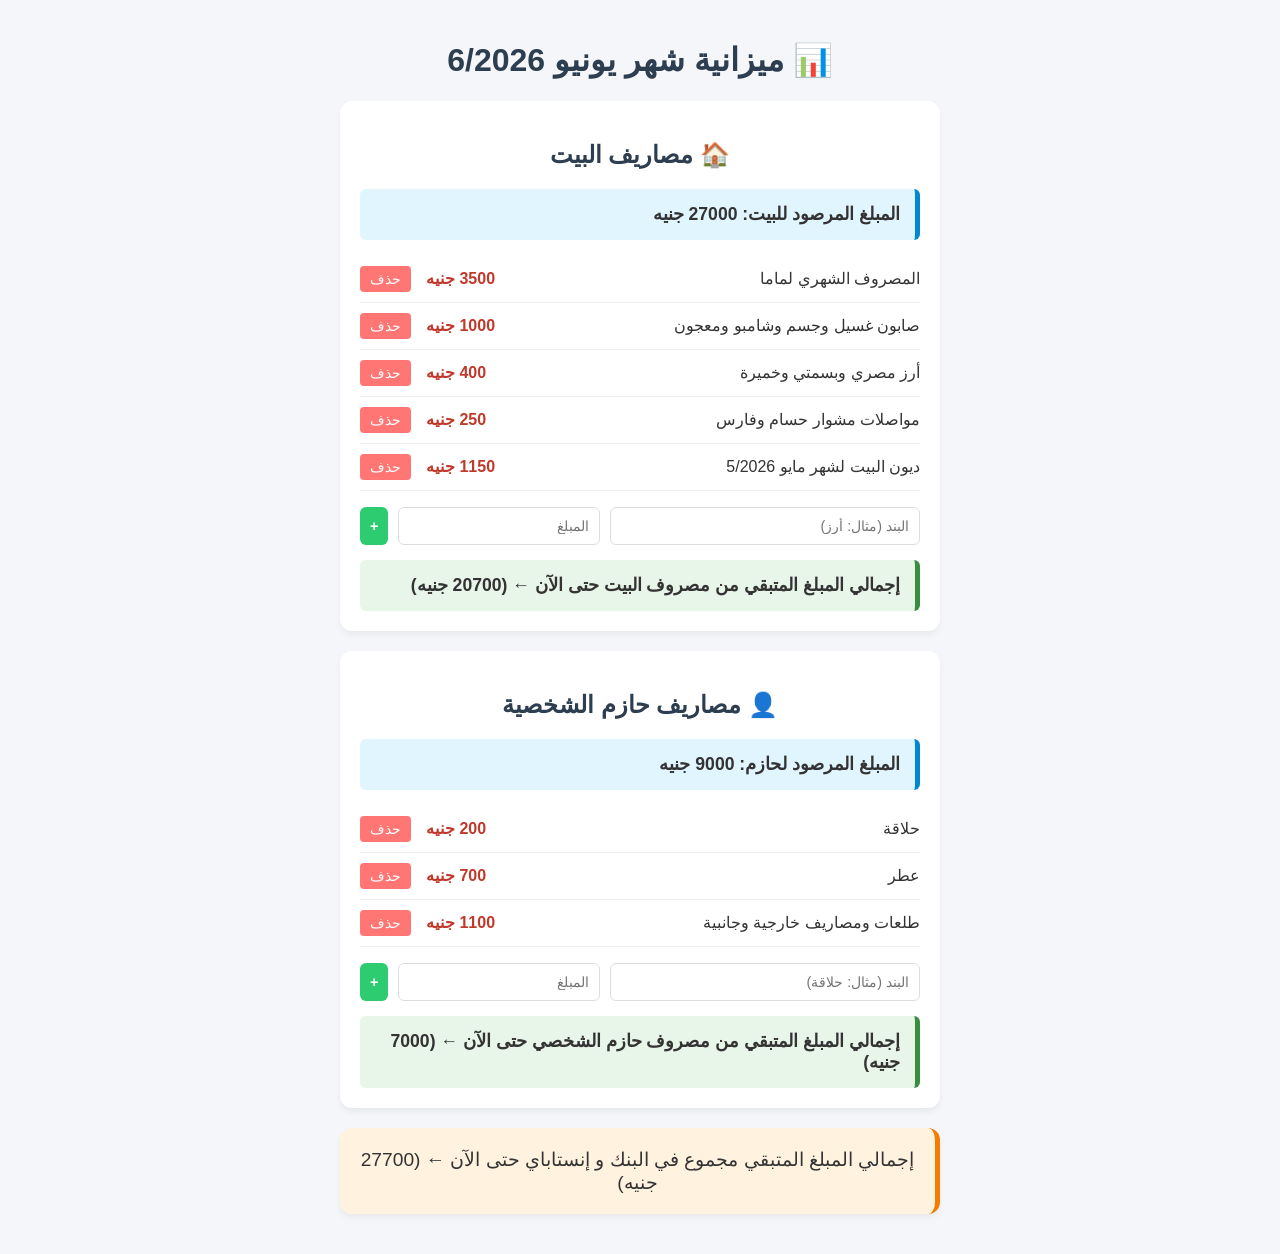
==== index.html @ 467d9c52 "Update print statement from 'Hello' to 'Goodbye'" ====
<!DOCTYPE html>
<html lang="ar" dir="rtl">
<head>
    <meta charset="UTF-8">
    <meta name="viewport" content="width=device-width, initial-scale=1.0">
    <title>مدير مصاريف البيت وحازم</title>
    <link rel="manifest" href="manifest.json">
    <meta name="theme-color" content="#2c3e50">
    <style>
        body {
            font-family: 'Segoe UI', Tahoma, Geneva, Verdana, sans-serif;
            background-color: #f4f6f9;
            margin: 0;
            padding: 20px;
            color: #333;
        }
        .container {
            max-width: 600px;
            margin: 0 auto;
        }
        h1, h2 {
            text-align: center;
            color: #2c3e50;
        }
        .card {
            background: white;
            padding: 20px;
            border-radius: 12px;
            box-shadow: 0 4px 6px rgba(0,0,0,0.05);
            margin-bottom: 20px;
        }
        .total-box {
            background: #e1f5fe;
            border-right: 5px solid #0288d1;
            padding: 15px;
            border-radius: 6px;
            font-weight: bold;
            font-size: 1.1rem;
            margin-bottom: 15px;
        }
        .remaining-box {
            background: #e8f5e9;
            border-right: 5px solid #388e3c;
            padding: 15px;
            border-radius: 6px;
            font-weight: bold;
            font-size: 1.1rem;
            margin-top: 15px;
        }
        .bank-box {
            background: #fff3e0;
            border-right: 5px solid #f57c00;
            text-align: center;
            font-size: 1.2rem;
        }
        ul {
            list-style: none;
            padding: 0;
        }
        li {
            display: flex;
            justify-content: space-between;
            align-items: center;
            padding: 10px 0;
            border-bottom: 1px solid #eee;
        }
        .expense-title {
            flex: 1;
        }
        .expense-amount {
            font-weight: bold;
            color: #c0392b;
            margin-left: 15px;
        }
        .btn-delete {
            background: #ff7675;
            color: white;
            border: none;
            padding: 5px 10px;
            border-radius: 4px;
            cursor: pointer;
        }
        .add-form {
            display: flex;
            gap: 10px;
            margin-top: 15px;
        }
        input, select, button {
            padding: 10px;
            border: 1px solid #ddd;
            border-radius: 6px;
            font-size: 0.9rem;
        }
        input[type="text"] { flex: 2; }
        input[type="number"] { flex: 1; }
        .btn-add {
            background: #2ecc71;
            color: white;
            border: none;
            cursor: pointer;
            font-weight: bold;
        }
    </style>
</head>
<body>

<div class="container">
    <h1>📊 ميزانية شهر يونيو 6/2026</h1>

    <div class="card">
        <h2>🏠 مصاريف البيت</h2>
        <div class="total-box">المبلغ المرصود للبيت: 27000 جنيه</div>
        <ul id="home-expenses-list"></ul>
        <div class="add-form">
            <input type="text" id="home-title" placeholder="البند (مثال: أرز)">
            <input type="number" id="home-amount" placeholder="المبلغ">
            <button class="btn-add" onclick="addExpense('home')">+</button>
        </div>
        <div class="remaining-box" id="home-remaining">المتبقي للبيت: 27000 جنيه</div>
    </div>

    <div class="card">
        <h2>👤 مصاريف حازم الشخصية</h2>
        <div class="total-box">المبلغ المرصود لحازم: 9000 جنيه</div>
        <ul id="hazem-expenses-list"></ul>
        <div class="add-form">
            <input type="text" id="hazem-title" placeholder="البند (مثال: حلاقة)">
            <input type="number" id="hazem-amount" placeholder="المبلغ">
            <button class="btn-add" onclick="addExpense('hazem')">+</button>
        </div>
        <div class="remaining-box" id="hazem-remaining">المتبقي لحازم: 9000 جنيه</div>
    </div>

    <div class="card bank-box" id="total-bank">
        إجمالي المتبقي في البنك و إنستاباي: 36000 جنيه
    </div>
</div>

<script>
    // إعداد قواعد البيانات (IndexedDB) لحفظ البيانات على الهاتف بشكل آمن ودائم
    let db;
    const request = indexedDB.open("BudgetDB", 1);

    request.onupgradeneeded = function(e) {
        db = e.target.result;
        db.createObjectStore("expenses", { keyPath: "id", autoIncrement: true });
    };

    request.onsuccess = function(e) {
        db = e.target.result;
        loadInitialDataIfNeeded();
    };

    // البيانات الأولية التي أرسلتها في رسالتك لتظهر فور تشغيل التطبيق لأول مرة
    const initialExpenses = [
        { type: 'home', title: 'المصروف الشهري لماما', amount: 3500 },
        { type: 'home', title: 'صابون غسيل وجسم وشامبو ومعجون', amount: 1000 },
        { type: 'home', title: 'أرز مصري وبسمتي وخميرة', amount: 400 },
        { type: 'home', title: 'مواصلات مشوار حسام وفارس', amount: 250 },
        { type: 'home', title: 'ديون البيت لشهر مايو 5/2026', amount: 1150 },
        { type: 'hazem', title: 'حلاقة', amount: 200 },
        { type: 'hazem', title: 'عطر', amount: 700 },
        { type: 'hazem', title: 'طلعات ومصاريف خارجية وجانبية', amount: 1100 }
    ];

    function loadInitialDataIfNeeded() {
        const tx = db.transaction("expenses", "readonly");
        const store = tx.objectStore("expenses");
        const countRequest = store.count();

        countRequest.onsuccess = function() {
            if (countRequest.result === 0) {
                const writeTx = db.transaction("expenses", "readwrite");
                const writeStore = writeTx.objectStore("expenses");
                initialExpenses.forEach(exp => writeStore.add(exp));
                writeTx.oncomplete = render;
            } else {
                render();
            }
        };
    }

    function render() {
        const tx = db.transaction("expenses", "readonly");
        const store = tx.objectStore("expenses");
        const getAll = store.getAll();

        getAll.onsuccess = function() {
            const expenses = getAll.result;
            
            let homeBudget = 27000;
            let hazemBudget = 9000;
            
            const homeList = document.getElementById('home-expenses-list');
            const hazemList = document.getElementById('hazem-expenses-list');
            
            homeList.innerHTML = '';
            hazemList.innerHTML = '';

            expenses.forEach(exp => {
                const li = document.createElement('li');
                li.innerHTML = `
                    <span class="expense-title">${exp.title}</span>
                    <span class="expense-amount">${exp.amount} جنيه</span>
                    <button class="btn-delete" onclick="deleteExpense(${exp.id})">حذف</button>
                `;

                if (exp.type === 'home') {
                    homeList.appendChild(li);
                    homeBudget -= exp.amount;
                } else if (exp.type === 'hazem') {
                    hazemList.appendChild(li);
                    hazemBudget -= exp.amount;
                }
            });

            document.getElementById('home-remaining').innerText = `إجمالي المبلغ المتبقي من مصروف البيت حتى الآن ← (${homeBudget} جنيه)`;
            document.getElementById('hazem-remaining').innerText = `إجمالي المبلغ المتبقي من مصروف حازم الشخصي حتى الآن ← (${hazemBudget} جنيه)`;
            document.getElementById('total-bank').innerText = `إجمالي المبلغ المتبقي مجموع في البنك و إنستاباي حتى الآن ← (${homeBudget + hazemBudget} جنيه)`;
        };
    }

    function addExpense(type) {
        const titleInput = document.getElementById(`${type}-title`);
        const amountInput = document.getElementById(`${type}-amount`);
        
        const title = titleInput.value.trim();
        const amount = parseFloat(amountInput.value);

        if (!title || isNaN(amount) || amount <= 0) return alert('برجاء إدخال بيانات صحيحة');

        const tx = db.transaction("expenses", "readwrite");
        const store = tx.objectStore("expenses");
        
        store.add({ type, title, amount });
        
        tx.oncomplete = function() {
            titleInput.value = '';
            amountInput.value = '';
            render();
        };
    }

    function deleteExpense(id) {
        const tx = db.transaction("expenses", "readwrite");
        const store = tx.objectStore("expenses");
        store.delete(id);
        tx.oncomplete = render;
    }

    // تفعيل الـ Service Worker لتشغيل التطبيق بدون إنترنت
    if ('serviceWorker' in navigator) {
        navigator.serviceWorker.register('sw.js');
    }
</script>
</body>
</html>
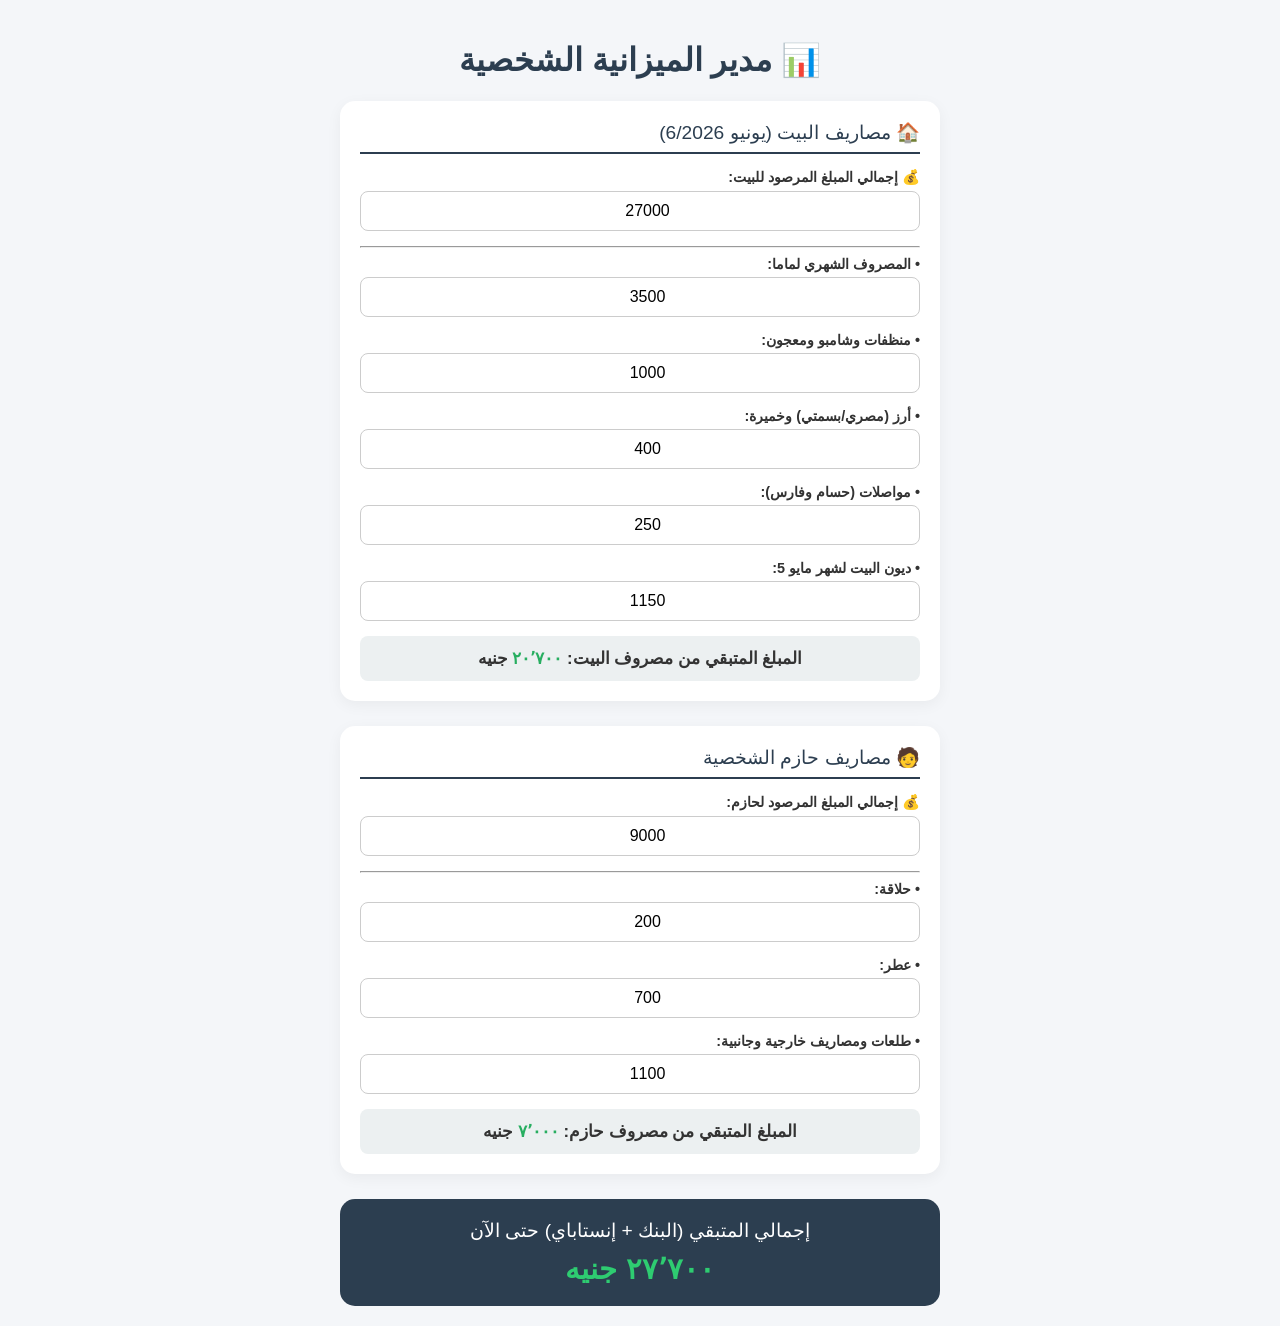
==== commit 9bffbe40: "Update budget manager title and styles" ====
--- a/index.html
+++ b/index.html
@@ -3,255 +3,260 @@
 <head>
     <meta charset="UTF-8">
     <meta name="viewport" content="width=device-width, initial-scale=1.0">
-    <title>مدير مصاريف البيت وحازم</title>
+    <title>ميزانية يونيو 2026</title>
     <link rel="manifest" href="manifest.json">
     <meta name="theme-color" content="#2c3e50">
+    <link rel="apple-touch-icon" href="icon-192.png">
+    
     <style>
+        :root {
+            --bg-color: #f4f6f9;
+            --card-bg: #ffffff;
+            --text-color: #333;
+            --primary: #2c3e50;
+            --accent: #27ae60;
+            --danger: #c0392b;
+        }
+
         body {
             font-family: 'Segoe UI', Tahoma, Geneva, Verdana, sans-serif;
-            background-color: #f4f6f9;
+            background-color: var(--bg-color);
+            color: var(--text-color);
             margin: 0;
             padding: 20px;
-            color: #333;
-        }
+        }
+
         .container {
             max-width: 600px;
             margin: 0 auto;
         }
+
         h1, h2 {
             text-align: center;
-            color: #2c3e50;
-        }
+            color: var(--primary);
+        }
+
         .card {
-            background: white;
+            background: var(--card-bg);
             padding: 20px;
-            border-radius: 12px;
-            box-shadow: 0 4px 6px rgba(0,0,0,0.05);
-            margin-bottom: 20px;
-        }
-        .total-box {
-            background: #e1f5fe;
-            border-right: 5px solid #0288d1;
-            padding: 15px;
-            border-radius: 6px;
-            font-weight: bold;
-            font-size: 1.1rem;
+            border-radius: 15px;
+            box-shadow: 0 4px 15px rgba(0,0,0,0.05);
+            margin-bottom: 25px;
+        }
+
+        .section-title {
+            font-size: 1.2rem;
+            border-bottom: 2px solid var(--primary);
+            padding-bottom: 8px;
             margin-bottom: 15px;
-        }
-        .remaining-box {
-            background: #e8f5e9;
-            border-right: 5px solid #388e3c;
-            padding: 15px;
-            border-radius: 6px;
-            font-weight: bold;
-            font-size: 1.1rem;
-            margin-top: 15px;
-        }
-        .bank-box {
-            background: #fff3e0;
-            border-right: 5px solid #f57c00;
-            text-align: center;
-            font-size: 1.2rem;
-        }
-        ul {
-            list-style: none;
-            padding: 0;
-        }
-        li {
+            color: var(--primary);
             display: flex;
             justify-content: space-between;
-            align-items: center;
-            padding: 10px 0;
-            border-bottom: 1px solid #eee;
-        }
-        .expense-title {
-            flex: 1;
-        }
-        .expense-amount {
-            font-weight: bold;
-            color: #c0392b;
-            margin-left: 15px;
-        }
-        .btn-delete {
-            background: #ff7675;
+        }
+
+        .input-group {
+            margin-bottom: 15px;
+        }
+
+        label {
+            display: block;
+            margin-bottom: 5px;
+            font-weight: bold;
+            font-size: 0.9rem;
+        }
+
+        input[type="number"] {
+            width: 100%;
+            padding: 10px;
+            border: 1px solid #ccc;
+            border-radius: 8px;
+            box-sizing: border-box;
+            font-size: 1rem;
+            text-align: center;
+        }
+
+        .result-box {
+            background: #ecf0f1;
+            padding: 12px;
+            border-radius: 8px;
+            margin-top: 15px;
+            font-weight: bold;
+            text-align: center;
+            font-size: 1.05rem;
+        }
+
+        .highlight-green { color: var(--accent); }
+        .highlight-blue { color: #2980b9; }
+
+        .total-card {
+            background: var(--primary);
+            color: white;
+            text-align: center;
+            padding: 20px;
+            border-radius: 15px;
+            font-size: 1.2rem;
+        }
+
+        .total-card span {
+            display: block;
+            font-size: 1.8rem;
+            font-weight: bold;
+            margin-top: 10px;
+            color: #2ecc71;
+        }
+
+        /* زر التثبيت الخاص بالـ PWA */
+        #installBtn {
+            display: none;
+            width: 100%;
+            padding: 12px;
+            background: var(--accent);
             color: white;
             border: none;
-            padding: 5px 10px;
-            border-radius: 4px;
+            border-radius: 8px;
+            font-size: 1rem;
+            font-weight: bold;
+            margin-bottom: 20px;
             cursor: pointer;
-        }
-        .add-form {
-            display: flex;
-            gap: 10px;
-            margin-top: 15px;
-        }
-        input, select, button {
-            padding: 10px;
-            border: 1px solid #ddd;
-            border-radius: 6px;
-            font-size: 0.9rem;
-        }
-        input[type="text"] { flex: 2; }
-        input[type="number"] { flex: 1; }
-        .btn-add {
-            background: #2ecc71;
-            color: white;
-            border: none;
-            cursor: pointer;
-            font-weight: bold;
         }
     </style>
 </head>
 <body>
 
 <div class="container">
-    <h1>📊 ميزانية شهر يونيو 6/2026</h1>
+    <h1>📊 مدير الميزانية الشخصية</h1>
+    <button id="installBtn">📲 تثبيت التطبيق على الهاتف</button>
 
     <div class="card">
-        <h2>🏠 مصاريف البيت</h2>
-        <div class="total-box">المبلغ المرصود للبيت: 27000 جنيه</div>
-        <ul id="home-expenses-list"></ul>
-        <div class="add-form">
-            <input type="text" id="home-title" placeholder="البند (مثال: أرز)">
-            <input type="number" id="home-amount" placeholder="المبلغ">
-            <button class="btn-add" onclick="addExpense('home')">+</button>
-        </div>
-        <div class="remaining-box" id="home-remaining">المتبقي للبيت: 27000 جنيه</div>
+        <div class="section-title">
+            <span>🏠 مصاريف البيت (يونيو 6/2026)</span>
+        </div>
+        
+        <div class="input-group">
+            <label>💰 إجمالي المبلغ المرصود للبيت:</label>
+            <input type="number" id="house_budget" value="27000" oninput="calculateBudget()">
+        </div>
+
+        <hr>
+
+        <div class="input-group"><label>• المصروف الشهري لماما:</label><input type="number" id="h_mama" value="3500" oninput="calculateBudget()"></div>
+        <div class="input-group"><label>• منظفات وشامبو ومعجون:</label><input type="number" id="h_cleaning" value="1000" oninput="calculateBudget()"></div>
+        <div class="input-group"><label>• أرز (مصري/بسمتي) وخميرة:</label><input type="number" id="h_rice" value="400" oninput="calculateBudget()"></div>
+        <div class="input-group"><label>• مواصلات (حسام وفارس):</label><input type="number" id="h_transport" value="250" oninput="calculateBudget()"></div>
+        <div class="input-group"><label>• ديون البيت لشهر مايو 5:</label><input type="number" id="h_debts" value="1150" oninput="calculateBudget()"></div>
+
+        <div class="result-box">
+            المبلغ المتبقي من مصروف البيت: <span id="house_remaining" class="highlight-green">0</span> جنيه
+        </div>
     </div>
 
     <div class="card">
-        <h2>👤 مصاريف حازم الشخصية</h2>
-        <div class="total-box">المبلغ المرصود لحازم: 9000 جنيه</div>
-        <ul id="hazem-expenses-list"></ul>
-        <div class="add-form">
-            <input type="text" id="hazem-title" placeholder="البند (مثال: حلاقة)">
-            <input type="number" id="hazem-amount" placeholder="المبلغ">
-            <button class="btn-add" onclick="addExpense('hazem')">+</button>
-        </div>
-        <div class="remaining-box" id="hazem-remaining">المتبقي لحازم: 9000 جنيه</div>
+        <div class="section-title">
+            <span>🧑 مصاريف حازم الشخصية</span>
+        </div>
+
+        <div class="input-group">
+            <label>💰 إجمالي المبلغ المرصود لحازم:</label>
+            <input type="number" id="hazem_budget" value="9000" oninput="calculateBudget()">
+        </div>
+
+        <hr>
+
+        <div class="input-group"><label>• حلاقة:</label><input type="number" id="z_barber" value="200" oninput="calculateBudget()"></div>
+        <div class="input-group"><label>• عطر:</label><input type="number" id="z_perfume" value="700" oninput="calculateBudget()"></div>
+        <div class="input-group"><label>• طلعات ومصاريف خارجية وجانبية:</label><input type="number" id="z_outings" value="1100" oninput="calculateBudget()"></div>
+
+        <div class="result-box">
+            المبلغ المتبقي من مصروف حازم: <span id="hazem_remaining" class="highlight-green">0</span> جنيه
+        </div>
     </div>
 
-    <div class="card bank-box" id="total-bank">
-        إجمالي المتبقي في البنك و إنستاباي: 36000 جنيه
+    <div class="total-card">
+        إجمالي المتبقي (البنك + إنستاباي) حتى الآن
+        <span id="grand_total">0 جنيه</span>
     </div>
 </div>
 
 <script>
-    // إعداد قواعد البيانات (IndexedDB) لحفظ البيانات على الهاتف بشكل آمن ودائم
-    let db;
-    const request = indexedDB.open("BudgetDB", 1);
-
-    request.onupgradeneeded = function(e) {
-        db = e.target.result;
-        db.createObjectStore("expenses", { keyPath: "id", autoIncrement: true });
+    // الحقول التي نريد حفظ بياناتها تلقائياً
+    const fields = [
+        'house_budget', 'h_mama', 'h_cleaning', 'h_rice', 'h_transport', 'h_debts',
+        'hazem_budget', 'z_barber', 'z_perfume', 'z_outings'
+    ];
+
+    // تحميل البيانات المحفوظة عند فتح التطبيق
+    window.onload = function() {
+        fields.forEach(field => {
+            const savedValue = localStorage.getItem(field);
+            if (savedValue !== null) {
+                document.getElementById(field).value = savedValue;
+            }
+        });
+        calculateBudget();
     };
 
-    request.onsuccess = function(e) {
-        db = e.target.result;
-        loadInitialDataIfNeeded();
-    };
-
-    // البيانات الأولية التي أرسلتها في رسالتك لتظهر فور تشغيل التطبيق لأول مرة
-    const initialExpenses = [
-        { type: 'home', title: 'المصروف الشهري لماما', amount: 3500 },
-        { type: 'home', title: 'صابون غسيل وجسم وشامبو ومعجون', amount: 1000 },
-        { type: 'home', title: 'أرز مصري وبسمتي وخميرة', amount: 400 },
-        { type: 'home', title: 'مواصلات مشوار حسام وفارس', amount: 250 },
-        { type: 'home', title: 'ديون البيت لشهر مايو 5/2026', amount: 1150 },
-        { type: 'hazem', title: 'حلاقة', amount: 200 },
-        { type: 'hazem', title: 'عطر', amount: 700 },
-        { type: 'hazem', title: 'طلعات ومصاريف خارجية وجانبية', amount: 1100 }
-    ];
-
-    function loadInitialDataIfNeeded() {
-        const tx = db.transaction("expenses", "readonly");
-        const store = tx.objectStore("expenses");
-        const countRequest = store.count();
-
-        countRequest.onsuccess = function() {
-            if (countRequest.result === 0) {
-                const writeTx = db.transaction("expenses", "readwrite");
-                const writeStore = writeTx.objectStore("expenses");
-                initialExpenses.forEach(exp => writeStore.add(exp));
-                writeTx.oncomplete = render;
-            } else {
-                render();
-            }
-        };
-    }
-
-    function render() {
-        const tx = db.transaction("expenses", "readonly");
-        const store = tx.objectStore("expenses");
-        const getAll = store.getAll();
-
-        getAll.onsuccess = function() {
-            const expenses = getAll.result;
-            
-            let homeBudget = 27000;
-            let hazemBudget = 9000;
-            
-            const homeList = document.getElementById('home-expenses-list');
-            const hazemList = document.getElementById('hazem-expenses-list');
-            
-            homeList.innerHTML = '';
-            hazemList.innerHTML = '';
-
-            expenses.forEach(exp => {
-                const li = document.createElement('li');
-                li.innerHTML = `
-                    <span class="expense-title">${exp.title}</span>
-                    <span class="expense-amount">${exp.amount} جنيه</span>
-                    <button class="btn-delete" onclick="deleteExpense(${exp.id})">حذف</button>
-                `;
-
-                if (exp.type === 'home') {
-                    homeList.appendChild(li);
-                    homeBudget -= exp.amount;
-                } else if (exp.type === 'hazem') {
-                    hazemList.appendChild(li);
-                    hazemBudget -= exp.amount;
-                }
-            });
-
-            document.getElementById('home-remaining').innerText = `إجمالي المبلغ المتبقي من مصروف البيت حتى الآن ← (${homeBudget} جنيه)`;
-            document.getElementById('hazem-remaining').innerText = `إجمالي المبلغ المتبقي من مصروف حازم الشخصي حتى الآن ← (${hazemBudget} جنيه)`;
-            document.getElementById('total-bank').innerText = `إجمالي المبلغ المتبقي مجموع في البنك و إنستاباي حتى الآن ← (${homeBudget + hazemBudget} جنيه)`;
-        };
-    }
-
-    function addExpense(type) {
-        const titleInput = document.getElementById(`${type}-title`);
-        const amountInput = document.getElementById(`${type}-amount`);
-        
-        const title = titleInput.value.trim();
-        const amount = parseFloat(amountInput.value);
-
-        if (!title || isNaN(amount) || amount <= 0) return alert('برجاء إدخال بيانات صحيحة');
-
-        const tx = db.transaction("expenses", "readwrite");
-        const store = tx.objectStore("expenses");
-        
-        store.add({ type, title, amount });
-        
-        tx.oncomplete = function() {
-            titleInput.value = '';
-            amountInput.value = '';
-            render();
-        };
-    }
-
-    function deleteExpense(id) {
-        const tx = db.transaction("expenses", "readwrite");
-        const store = tx.objectStore("expenses");
-        store.delete(id);
-        tx.oncomplete = render;
+    // دالة الحساب وحفظ البيانات التلقائي
+    function calculateBudget() {
+        // قراءة القيم
+        const houseBudget = parseFloat(document.getElementById('house_budget').value) || 0;
+        const hMama = parseFloat(document.getElementById('h_mama').value) || 0;
+        const hCleaning = parseFloat(document.getElementById('h_cleaning').value) || 0;
+        const hRice = parseFloat(document.getElementById('h_rice').value) || 0;
+        const hTransport = parseFloat(document.getElementById('h_transport').value) || 0;
+        const hDebts = parseFloat(document.getElementById('h_debts').value) || 0;
+
+        const hazemBudget = parseFloat(document.getElementById('hazem_budget').value) || 0;
+        const zBarber = parseFloat(document.getElementById('z_barber').value) || 0;
+        const zPerfume = parseFloat(document.getElementById('z_perfume').value) || 0;
+        const zOutings = parseFloat(document.getElementById('z_outings').value) || 0;
+
+        // حفظ القيم الحالية في كاش الهاتف المحلي (localStorage)
+        fields.forEach(field => {
+            localStorage.setItem(field, document.getElementById(field).value);
+        });
+
+        // العمليات الحسابية
+        const houseExpenses = hMama + hCleaning + hRice + hTransport + hDebts;
+        const houseRemaining = houseBudget - houseExpenses;
+
+        const hazemExpenses = zBarber + zPerfume + zOutings;
+        const hazemRemaining = hazemBudget - hazemExpenses;
+
+        const grandTotal = houseRemaining + hazemRemaining;
+
+        // عرض النتائج في الواجهة
+        document.getElementById('house_remaining').innerText = houseRemaining.toLocaleString('ar-EG');
+        document.getElementById('hazem_remaining').innerText = hazemRemaining.toLocaleString('ar-EG');
+        document.getElementById('grand_total').innerText = grandTotal.toLocaleString('ar-EG') + " جنيه";
     }
 
     // تفعيل الـ Service Worker لتشغيل التطبيق بدون إنترنت
     if ('serviceWorker' in navigator) {
-        navigator.serviceWorker.register('sw.js');
+        navigator.serviceWorker.register('sw.js')
+        .then(() => console.log("Service Worker Registered"))
+        .catch(err => console.log("Service Worker Failed", err));
     }
+
+    // كود زر تثبيت التطبيق على شاشة الأندرويد
+    let deferredPrompt;
+    const installBtn = document.getElementById('installBtn');
+
+    window.addEventListener('beforeinstallprompt', (e) => {
+        e.preventDefault();
+        deferredPrompt = e;
+        installBtn.style.display = 'block';
+    });
+
+    installBtn.addEventListener('click', async () => {
+        if (deferredPrompt) {
+            deferredPrompt.prompt();
+            const { outcome } = await deferredPrompt.userChoice;
+            if (outcome === 'accepted') {
+                installBtn.style.style.display = 'none';
+            }
+            deferredPrompt = null;
+        }
+    });
 </script>
 </body>
 </html>
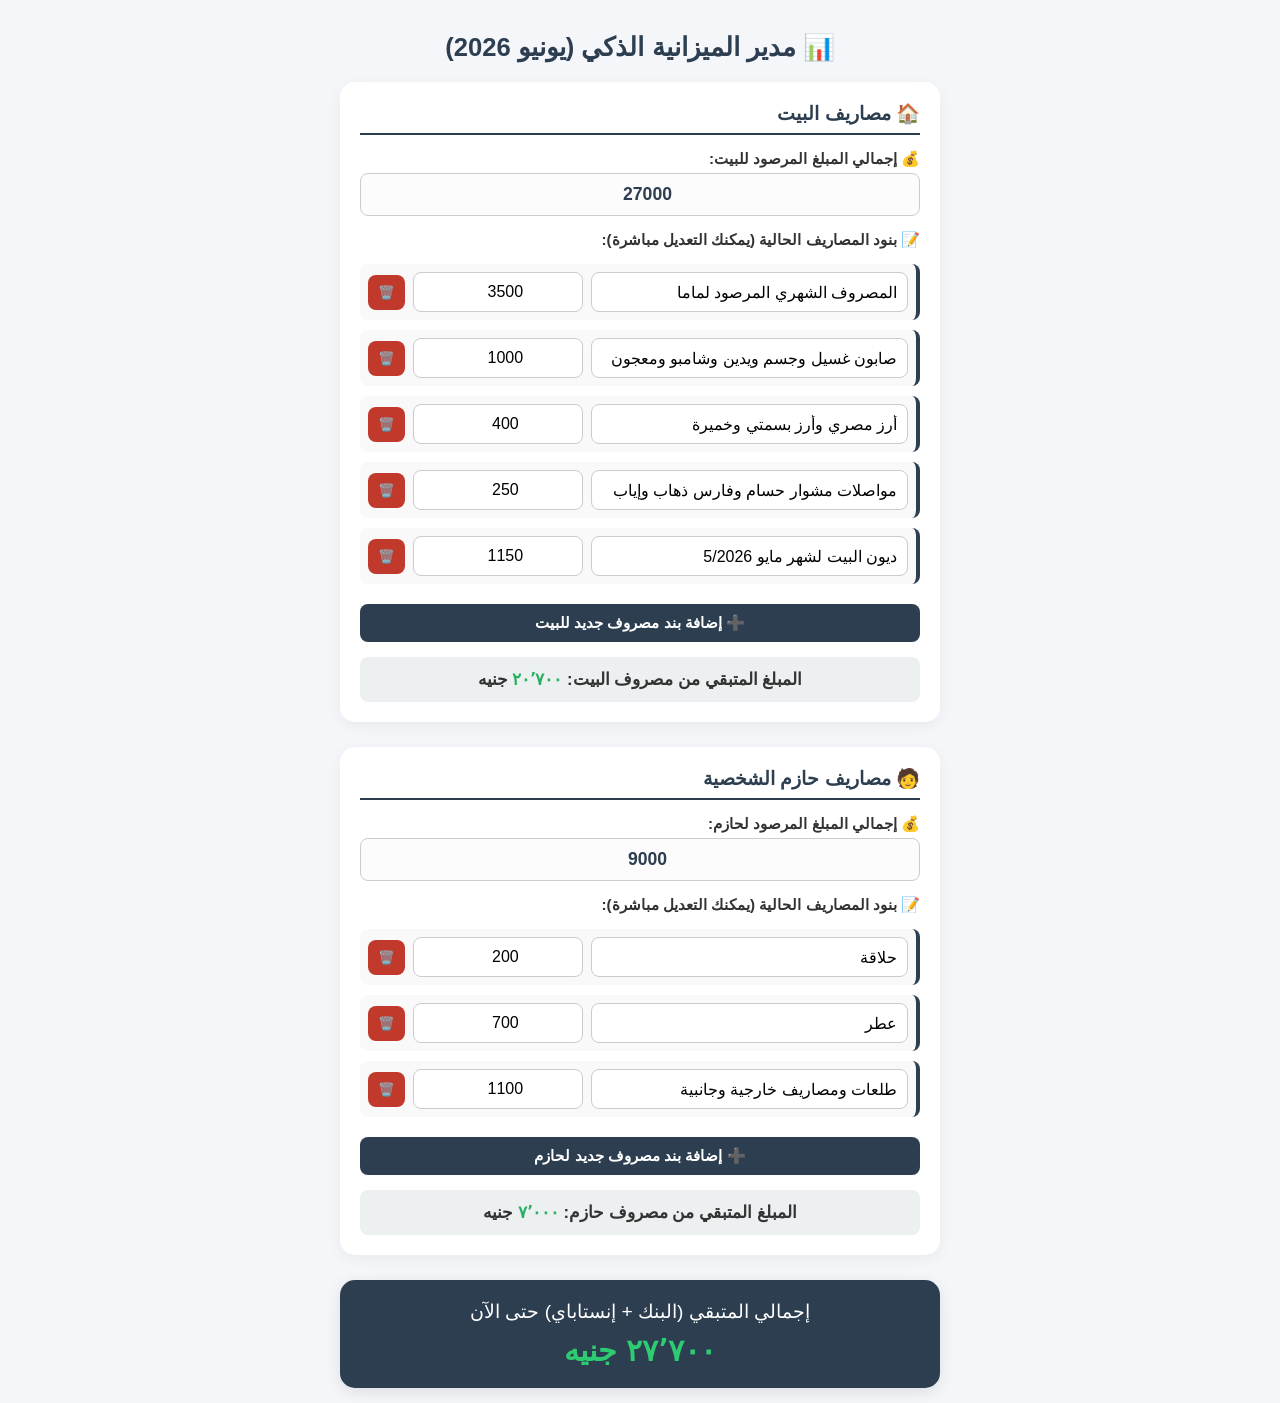
==== commit f4958b89: "Update index.html" ====
--- a/index.html
+++ b/index.html
@@ -3,7 +3,7 @@
 <head>
     <meta charset="UTF-8">
     <meta name="viewport" content="width=device-width, initial-scale=1.0">
-    <title>ميزانية يونيو 2026</title>
+    <title>ميزانية يونيو 2026 المطورة</title>
     <link rel="manifest" href="manifest.json">
     <meta name="theme-color" content="#2c3e50">
     <link rel="apple-touch-icon" href="icon-192.png">
@@ -16,6 +16,7 @@
             --primary: #2c3e50;
             --accent: #27ae60;
             --danger: #c0392b;
+            --warning: #f39c12;
         }
 
         body {
@@ -23,7 +24,7 @@
             background-color: var(--bg-color);
             color: var(--text-color);
             margin: 0;
-            padding: 20px;
+            padding: 15px;
         }
 
         .container {
@@ -31,9 +32,11 @@
             margin: 0 auto;
         }
 
-        h1, h2 {
+        h1 {
             text-align: center;
             color: var(--primary);
+            font-size: 1.6rem;
+            margin-bottom: 20px;
         }
 
         .card {
@@ -50,8 +53,7 @@
             padding-bottom: 8px;
             margin-bottom: 15px;
             color: var(--primary);
-            display: flex;
-            justify-content: space-between;
+            font-weight: bold;
         }
 
         .input-group {
@@ -62,17 +64,72 @@
             display: block;
             margin-bottom: 5px;
             font-weight: bold;
-            font-size: 0.9rem;
-        }
-
-        input[type="number"] {
+            font-size: 0.95rem;
+        }
+
+        input {
             width: 100%;
             padding: 10px;
             border: 1px solid #ccc;
             border-radius: 8px;
             box-sizing: border-box;
             font-size: 1rem;
-            text-align: center;
+        }
+
+        .budget-input {
+            font-weight: bold;
+            background-color: #fcfcfc;
+            text-align: center;
+            font-size: 1.1rem;
+            color: var(--primary);
+        }
+
+        /* تصميم قائمة المصاريف الديناميكية */
+        .expense-list {
+            margin-top: 15px;
+        }
+
+        .expense-item {
+            display: flex;
+            align-items: center;
+            gap: 8px;
+            background: #f9f9f9;
+            padding: 8px;
+            border-radius: 8px;
+            margin-bottom: 10px;
+            border-right: 4px solid var(--primary);
+        }
+
+        .expense-item input[type="text"] {
+            flex: 2;
+        }
+
+        .expense-item input[type="number"] {
+            flex: 1;
+            text-align: center;
+        }
+
+        .btn-delete {
+            background: var(--danger);
+            color: white;
+            border: none;
+            padding: 10px;
+            border-radius: 8px;
+            cursor: pointer;
+            font-weight: bold;
+        }
+
+        .btn-add {
+            background: var(--primary);
+            color: white;
+            border: none;
+            padding: 10px 15px;
+            border-radius: 8px;
+            cursor: pointer;
+            font-weight: bold;
+            width: 100%;
+            margin-top: 10px;
+            font-size: 0.95rem;
         }
 
         .result-box {
@@ -86,7 +143,6 @@
         }
 
         .highlight-green { color: var(--accent); }
-        .highlight-blue { color: #2980b9; }
 
         .total-card {
             background: var(--primary);
@@ -95,17 +151,17 @@
             padding: 20px;
             border-radius: 15px;
             font-size: 1.2rem;
+            box-shadow: 0 4px 15px rgba(0,0,0,0.1);
         }
 
         .total-card span {
             display: block;
-            font-size: 1.8rem;
+            font-size: 1.9rem;
             font-weight: bold;
             margin-top: 10px;
             color: #2ecc71;
         }
 
-        /* زر التثبيت الخاص بالـ PWA */
         #installBtn {
             display: none;
             width: 100%;
@@ -124,53 +180,48 @@
 <body>
 
 <div class="container">
-    <h1>📊 مدير الميزانية الشخصية</h1>
+    <h1>📊 مدير الميزانية الذكي (يونيو 2026)</h1>
     <button id="installBtn">📲 تثبيت التطبيق على الهاتف</button>
 
+    <!-- قسم مصاريف البيت -->
     <div class="card">
-        <div class="section-title">
-            <span>🏠 مصاريف البيت (يونيو 6/2026)</span>
-        </div>
+        <div class="section-title">🏠 مصاريف البيت</div>
         
         <div class="input-group">
             <label>💰 إجمالي المبلغ المرصود للبيت:</label>
-            <input type="number" id="house_budget" value="27000" oninput="calculateBudget()">
+            <input type="number" id="house_budget" class="budget-input" value="27000" oninput="calculateAndSave()">
         </div>
 
-        <hr>
-
-        <div class="input-group"><label>• المصروف الشهري لماما:</label><input type="number" id="h_mama" value="3500" oninput="calculateBudget()"></div>
-        <div class="input-group"><label>• منظفات وشامبو ومعجون:</label><input type="number" id="h_cleaning" value="1000" oninput="calculateBudget()"></div>
-        <div class="input-group"><label>• أرز (مصري/بسمتي) وخميرة:</label><input type="number" id="h_rice" value="400" oninput="calculateBudget()"></div>
-        <div class="input-group"><label>• مواصلات (حسام وفارس):</label><input type="number" id="h_transport" value="250" oninput="calculateBudget()"></div>
-        <div class="input-group"><label>• ديون البيت لشهر مايو 5:</label><input type="number" id="h_debts" value="1150" oninput="calculateBudget()"></div>
+        <label>📝 بنود المصاريف الحالية (يمكنك التعديل مباشرة):</label>
+        <div id="house_expenses_container" class="expense-list"></div>
+        
+        <button class="btn-add" onclick="addExpenseRow('house')">➕ إضافة بند مصروف جديد للبيت</button>
 
         <div class="result-box">
             المبلغ المتبقي من مصروف البيت: <span id="house_remaining" class="highlight-green">0</span> جنيه
         </div>
     </div>
 
+    <!-- قسم مصاريف حازم الشخصية -->
     <div class="card">
-        <div class="section-title">
-            <span>🧑 مصاريف حازم الشخصية</span>
-        </div>
+        <div class="section-title">🧑 مصاريف حازم الشخصية</div>
 
         <div class="input-group">
             <label>💰 إجمالي المبلغ المرصود لحازم:</label>
-            <input type="number" id="hazem_budget" value="9000" oninput="calculateBudget()">
+            <input type="number" id="hazem_budget" class="budget-input" value="9000" oninput="calculateAndSave()">
         </div>
 
-        <hr>
-
-        <div class="input-group"><label>• حلاقة:</label><input type="number" id="z_barber" value="200" oninput="calculateBudget()"></div>
-        <div class="input-group"><label>• عطر:</label><input type="number" id="z_perfume" value="700" oninput="calculateBudget()"></div>
-        <div class="input-group"><label>• طلعات ومصاريف خارجية وجانبية:</label><input type="number" id="z_outings" value="1100" oninput="calculateBudget()"></div>
+        <label>📝 بنود المصاريف الحالية (يمكنك التعديل مباشرة):</label>
+        <div id="hazem_expenses_container" class="expense-list"></div>
+        
+        <button class="btn-add" onclick="addExpenseRow('hazem')">➕ إضافة بند مصروف جديد لحازم</button>
 
         <div class="result-box">
             المبلغ المتبقي من مصروف حازم: <span id="hazem_remaining" class="highlight-green">0</span> جنيه
         </div>
     </div>
 
+    <!-- الإجمالي الكلي في البنك وإنستاباي -->
     <div class="total-card">
         إجمالي المتبقي (البنك + إنستاباي) حتى الآن
         <span id="grand_total">0 جنيه</span>
@@ -178,66 +229,120 @@
 </div>
 
 <script>
-    // الحقول التي نريد حفظ بياناتها تلقائياً
-    const fields = [
-        'house_budget', 'h_mama', 'h_cleaning', 'h_rice', 'h_transport', 'h_debts',
-        'hazem_budget', 'z_barber', 'z_perfume', 'z_outings'
+    // البيانات الافتراضية للتطبيق في أول فتحة له على الهاتف
+    const defaultHouseExpenses = [
+        { name: "المصروف الشهري المرصود لماما", amount: 3500 },
+        { name: "صابون غسيل وجسم ويدين وشامبو ومعجون", amount: 1000 },
+        { name: "أرز مصري وأرز بسمتي وخميرة", amount: 400 },
+        { name: "مواصلات مشوار حسام وفارس ذهاب وإياب", amount: 250 },
+        { name: "ديون البيت لشهر مايو 5/2026", amount: 1150 }
     ];
 
-    // تحميل البيانات المحفوظة عند فتح التطبيق
+    const defaultHazemExpenses = [
+        { name: "حلاقة", amount: 200 },
+        { name: "عطر", amount: 700 },
+        { name: "طلعات ومصاريف خارجية وجانبية", amount: 1100 }
+    ];
+
+    // تحميل البيانات المحفوظة أو تعيين الافتراضية
     window.onload = function() {
-        fields.forEach(field => {
-            const savedValue = localStorage.getItem(field);
-            if (savedValue !== null) {
-                document.getElementById(field).value = savedValue;
-            }
+        if (!localStorage.getItem('house_budget')) {
+            localStorage.setItem('house_budget', '27000');
+            localStorage.setItem('hazem_budget', '9000');
+            localStorage.setItem('house_expenses', JSON.stringify(defaultHouseExpenses));
+            localStorage.setItem('hazem_expenses', JSON.stringify(defaultHazemExpenses));
+        }
+
+        document.getElementById('house_budget').value = localStorage.getItem('house_budget');
+        document.getElementById('hazem_budget').value = localStorage.getItem('hazem_budget');
+
+        renderExpenses('house');
+        renderExpenses('hazem');
+        calculateAndSave();
+    };
+
+    // دالة بناء وعرض أسطر المصاريف بناءً على البيانات المحفوظة
+    function renderExpenses(type) {
+        const container = document.getElementById(`${type}_expenses_container`);
+        container.innerHTML = '';
+        const expenses = JSON.parse(localStorage.getItem(`${type}_expenses`)) || [];
+
+        expenses.forEach((expense, index) => {
+            const row = document.createElement('div');
+            row.className = 'expense-item';
+            row.innerHTML = `
+                <input type="text" value="${expense.name}" placeholder="اسم البند" oninput="updateExpenseData('${type}', ${index}, 'name', this.value)">
+                <input type="number" value="${expense.amount}" placeholder="المبلغ" oninput="updateExpenseData('${type}', ${index}, 'amount', this.value)">
+                <button class="btn-delete" onclick="deleteExpenseRow('${type}', ${index})">🗑️</button>
+            `;
+            container.appendChild(row);
         });
-        calculateBudget();
-    };
-
-    // دالة الحساب وحفظ البيانات التلقائي
-    function calculateBudget() {
-        // قراءة القيم
+    }
+
+    // إضافة سطر مصروف جديد فارغ
+    function addExpenseRow(type) {
+        const expenses = JSON.parse(localStorage.getItem(`${type}_expenses`)) || [];
+        expenses.push({ name: '', amount: 0 });
+        localStorage.setItem(`${type}_expenses`, JSON.stringify(expenses));
+        renderExpenses(type);
+        calculateAndSave();
+    }
+
+    // حذف سطر مصروف بالكامل
+    function deleteExpenseRow(type, index) {
+        const expenses = JSON.parse(localStorage.getItem(`${type}_expenses`)) || [];
+        expenses.splice(index, 1);
+        localStorage.setItem(`${type}_expenses`, JSON.stringify(expenses));
+        renderExpenses(type);
+        calculateAndSave();
+    }
+
+    // تعديل البيانات عند الكتابة المباشرة داخل الخانات
+    function updateExpenseData(type, index, field, value) {
+        const expenses = JSON.parse(localStorage.getItem(`${type}_expenses`)) || [];
+        if (field === 'amount') {
+            expenses[index][field] = parseFloat(value) || 0;
+        } else {
+            expenses[index][field] = value;
+        }
+        localStorage.setItem(`${type}_expenses`, JSON.stringify(expenses));
+        calculateAndSave(); // تحديث فوري للإجماليات أثناء الكتابة
+    }
+
+    // الحساب الشامل وحفظ الميزانية الإجمالية
+    function calculateAndSave() {
         const houseBudget = parseFloat(document.getElementById('house_budget').value) || 0;
-        const hMama = parseFloat(document.getElementById('h_mama').value) || 0;
-        const hCleaning = parseFloat(document.getElementById('h_cleaning').value) || 0;
-        const hRice = parseFloat(document.getElementById('h_rice').value) || 0;
-        const hTransport = parseFloat(document.getElementById('h_transport').value) || 0;
-        const hDebts = parseFloat(document.getElementById('h_debts').value) || 0;
-
         const hazemBudget = parseFloat(document.getElementById('hazem_budget').value) || 0;
-        const zBarber = parseFloat(document.getElementById('z_barber').value) || 0;
-        const zPerfume = parseFloat(document.getElementById('z_perfume').value) || 0;
-        const zOutings = parseFloat(document.getElementById('z_outings').value) || 0;
-
-        // حفظ القيم الحالية في كاش الهاتف المحلي (localStorage)
-        fields.forEach(field => {
-            localStorage.setItem(field, document.getElementById(field).value);
-        });
-
-        // العمليات الحسابية
-        const houseExpenses = hMama + hCleaning + hRice + hTransport + hDebts;
-        const houseRemaining = houseBudget - houseExpenses;
-
-        const hazemExpenses = zBarber + zPerfume + zOutings;
-        const hazemRemaining = hazemBudget - hazemExpenses;
+
+        localStorage.setItem('house_budget', houseBudget);
+        localStorage.setItem('hazem_budget', hazemBudget);
+
+        // حساب مصاريف البيت
+        const houseExpensesList = JSON.parse(localStorage.getItem('house_expenses')) || [];
+        const totalHouseExpenses = houseExpensesList.reduce((sum, item) => sum + (item.amount || 0), 0);
+        const houseRemaining = houseBudget - totalHouseExpenses;
+
+        // حساب مصاريف حازم
+        const hazemExpensesList = JSON.parse(localStorage.getItem('hazem_expenses')) || [];
+        const totalHazemExpenses = hazemExpensesList.reduce((sum, item) => sum + (item.amount || 0), 0);
+        const hazemRemaining = hazemBudget - totalHazemExpenses;
 
         const grandTotal = houseRemaining + hazemRemaining;
 
-        // عرض النتائج في الواجهة
+        // العرض في الواجهة
         document.getElementById('house_remaining').innerText = houseRemaining.toLocaleString('ar-EG');
         document.getElementById('hazem_remaining').innerText = hazemRemaining.toLocaleString('ar-EG');
         document.getElementById('grand_total').innerText = grandTotal.toLocaleString('ar-EG') + " جنيه";
     }
 
-    // تفعيل الـ Service Worker لتشغيل التطبيق بدون إنترنت
+    // تشغيل الـ PWA بدون إنترنت
     if ('serviceWorker' in navigator) {
         navigator.serviceWorker.register('sw.js')
-        .then(() => console.log("Service Worker Registered"))
-        .catch(err => console.log("Service Worker Failed", err));
-    }
-
-    // كود زر تثبيت التطبيق على شاشة الأندرويد
+        .then(() => console.log("Service Worker Active"))
+        .catch(err => console.log("Service Worker Error", err));
+    }
+
+    // إعدادات زر التثبيت للأندرويد
     let deferredPrompt;
     const installBtn = document.getElementById('installBtn');
 
@@ -251,9 +356,7 @@
         if (deferredPrompt) {
             deferredPrompt.prompt();
             const { outcome } = await deferredPrompt.userChoice;
-            if (outcome === 'accepted') {
-                installBtn.style.style.display = 'none';
-            }
+            if (outcome === 'accepted') installBtn.style.display = 'none';
             deferredPrompt = null;
         }
     });
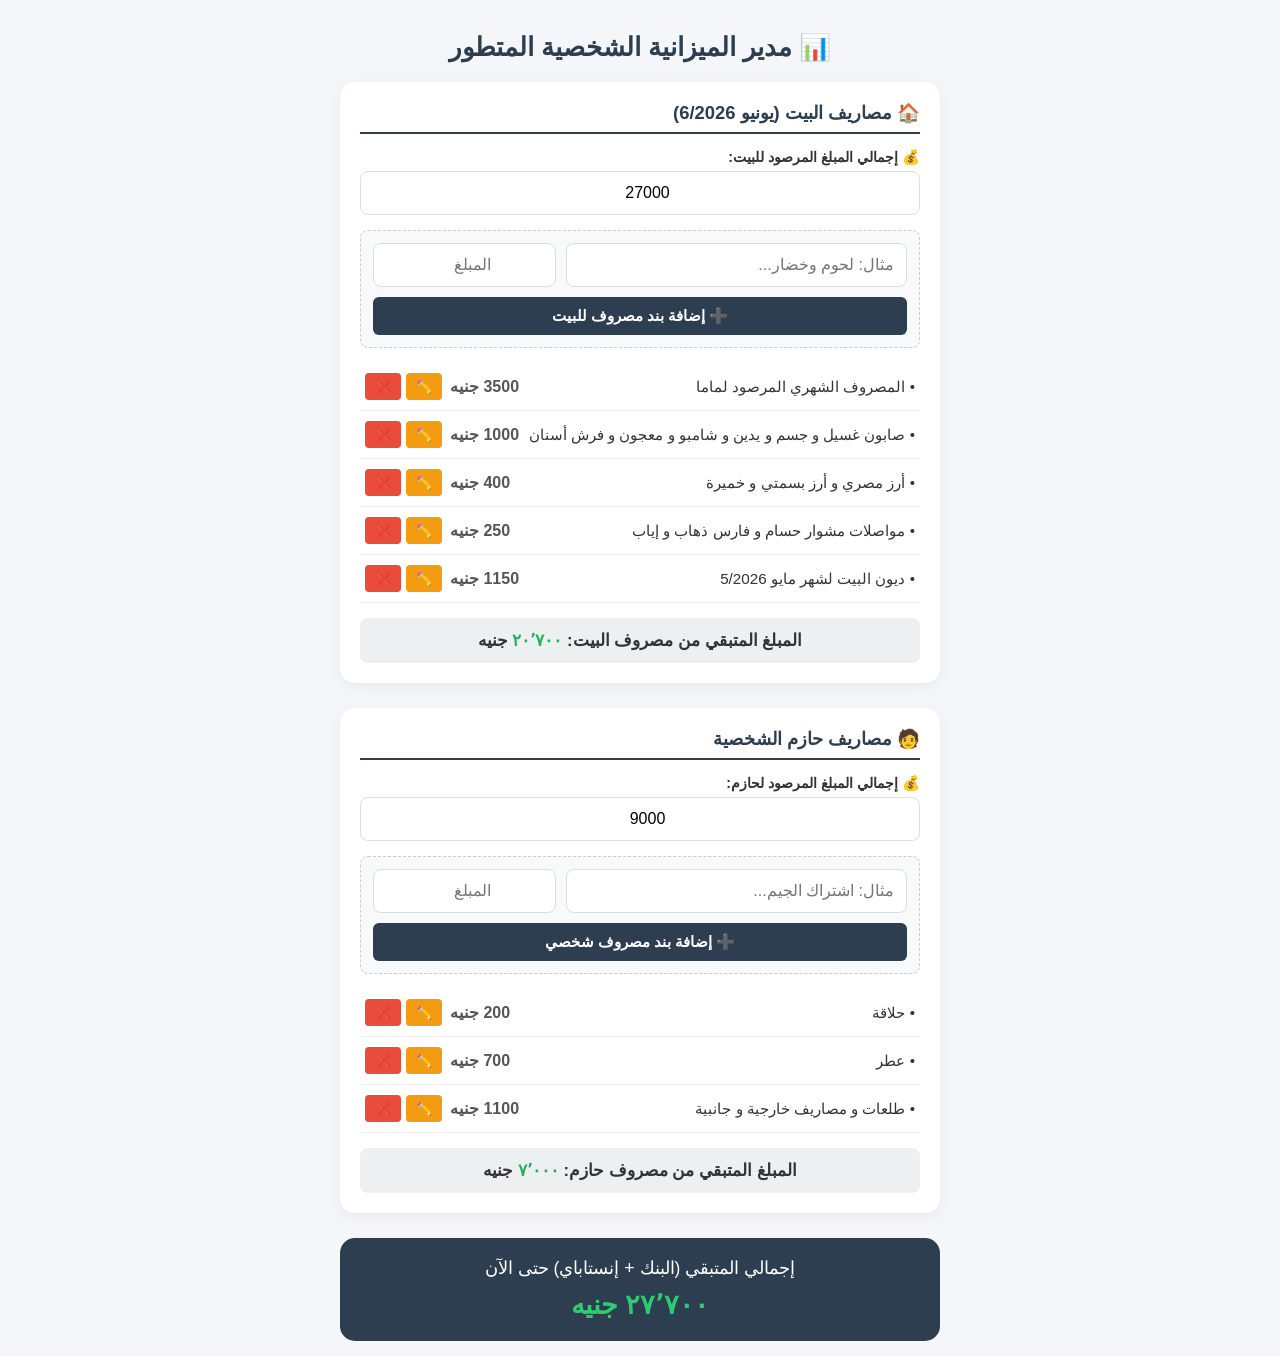
==== commit 035a686a: "Update title and improve styling in index.html" ====
--- a/index.html
+++ b/index.html
@@ -3,7 +3,7 @@
 <head>
     <meta charset="UTF-8">
     <meta name="viewport" content="width=device-width, initial-scale=1.0">
-    <title>ميزانية يونيو 2026 المطورة</title>
+    <title>مدير الميزانية الذكي 2026</title>
     <link rel="manifest" href="manifest.json">
     <meta name="theme-color" content="#2c3e50">
     <link rel="apple-touch-icon" href="icon-192.png">
@@ -15,7 +15,7 @@
             --text-color: #333;
             --primary: #2c3e50;
             --accent: #27ae60;
-            --danger: #c0392b;
+            --danger: #e74c3c;
             --warning: #f39c12;
         }
 
@@ -48,7 +48,7 @@
         }
 
         .section-title {
-            font-size: 1.2rem;
+            font-size: 1.15rem;
             border-bottom: 2px solid var(--primary);
             padding-bottom: 8px;
             margin-bottom: 15px;
@@ -64,27 +64,53 @@
             display: block;
             margin-bottom: 5px;
             font-weight: bold;
-            font-size: 0.95rem;
-        }
-
-        input {
+            font-size: 0.9rem;
+        }
+
+        input[type="number"], input[type="text"] {
             width: 100%;
-            padding: 10px;
-            border: 1px solid #ccc;
+            padding: 12px;
+            border: 1px solid #ddd;
             border-radius: 8px;
             box-sizing: border-box;
             font-size: 1rem;
         }
-
-        .budget-input {
-            font-weight: bold;
-            background-color: #fcfcfc;
-            text-align: center;
-            font-size: 1.1rem;
-            color: var(--primary);
-        }
-
-        /* تصميم قائمة المصاريف الديناميكية */
+        
+        input[type="number"] { text-align: center; }
+
+        /* نموذج إضافة مصروف جديد */
+        .add-expense-form {
+            background: #f8f9fa;
+            padding: 12px;
+            border-radius: 8px;
+            margin-bottom: 15px;
+            border: 1px dashed #ccc;
+        }
+        
+        .form-row {
+            display: flex;
+            gap: 10px;
+            margin-bottom: 10px;
+        }
+        
+        .form-row input[type="text"] { flex: 2; }
+        .form-row input[type="number"] { flex: 1; }
+
+        .btn {
+            width: 100%;
+            padding: 10px;
+            border: none;
+            border-radius: 6px;
+            font-weight: bold;
+            cursor: pointer;
+            font-size: 0.95rem;
+            transition: 0.2s;
+        }
+        
+        .btn-add { background: var(--primary); color: white; }
+        .btn-add:hover { background: #1a252f; }
+
+        /* قائمة المصاريف الديناميكية */
         .expense-list {
             margin-top: 15px;
         }
@@ -92,45 +118,39 @@
         .expense-item {
             display: flex;
             align-items: center;
+            justify-content: space-between;
+            padding: 10px 5px;
+            border-bottom: 1px solid #eee;
             gap: 8px;
-            background: #f9f9f9;
-            padding: 8px;
-            border-radius: 8px;
-            margin-bottom: 10px;
-            border-right: 4px solid var(--primary);
-        }
-
-        .expense-item input[type="text"] {
-            flex: 2;
-        }
-
-        .expense-item input[type="number"] {
-            flex: 1;
-            text-align: center;
-        }
-
-        .btn-delete {
-            background: var(--danger);
+        }
+
+        .expense-details {
+            display: flex;
+            flex-grow: 1;
+            justify-content: space-between;
+            align-items: center;
+        }
+
+        .expense-name { font-weight: 500; font-size: 0.95rem; }
+        .expense-amount { font-weight: bold; color: #555; }
+
+        /* أزرار التحكم بالتعديل والحذف */
+        .action-btns {
+            display: flex;
+            gap: 5px;
+        }
+
+        .btn-action {
+            padding: 6px 10px;
+            border: none;
+            border-radius: 4px;
+            cursor: pointer;
+            font-size: 0.8rem;
             color: white;
-            border: none;
-            padding: 10px;
-            border-radius: 8px;
-            cursor: pointer;
-            font-weight: bold;
-        }
-
-        .btn-add {
-            background: var(--primary);
-            color: white;
-            border: none;
-            padding: 10px 15px;
-            border-radius: 8px;
-            cursor: pointer;
-            font-weight: bold;
-            width: 100%;
-            margin-top: 10px;
-            font-size: 0.95rem;
-        }
+        }
+
+        .btn-edit { background: var(--warning); }
+        .btn-delete { background: var(--danger); }
 
         .result-box {
             background: #ecf0f1;
@@ -150,13 +170,13 @@
             text-align: center;
             padding: 20px;
             border-radius: 15px;
-            font-size: 1.2rem;
-            box-shadow: 0 4px 15px rgba(0,0,0,0.1);
+            font-size: 1.1rem;
+            margin-top: 20px;
         }
 
         .total-card span {
             display: block;
-            font-size: 1.9rem;
+            font-size: 1.7rem;
             font-weight: bold;
             margin-top: 10px;
             color: #2ecc71;
@@ -180,48 +200,62 @@
 <body>
 
 <div class="container">
-    <h1>📊 مدير الميزانية الذكي (يونيو 2026)</h1>
+    <h1>📊 مدير الميزانية الشخصية المتطور</h1>
     <button id="installBtn">📲 تثبيت التطبيق على الهاتف</button>
 
-    <!-- قسم مصاريف البيت -->
+    <!-- قســم مصاريــف البيــت -->
     <div class="card">
-        <div class="section-title">🏠 مصاريف البيت</div>
+        <div class="section-title">🏠 مصاريف البيت (يونيو 6/2026)</div>
         
         <div class="input-group">
             <label>💰 إجمالي المبلغ المرصود للبيت:</label>
-            <input type="number" id="house_budget" class="budget-input" value="27000" oninput="calculateAndSave()">
-        </div>
-
-        <label>📝 بنود المصاريف الحالية (يمكنك التعديل مباشرة):</label>
+            <input type="number" id="house_budget" value="27000" oninput="updateHouseBudget(this.value)">
+        </div>
+
+        <!-- استمارة إضافة مصروف بيت جديد -->
+        <div class="add-expense-form">
+            <div class="form-row">
+                <input type="text" id="new_house_name" placeholder="مثال: لحوم وخضار...">
+                <input type="number" id="new_house_amount" placeholder="المبلغ">
+            </div>
+            <button class="btn btn-add" onclick="addExpense('house')">➕ إضافة بند مصروف للبيت</button>
+        </div>
+
+        <!-- قائمة مصاريف البيت الديناميكية -->
         <div id="house_expenses_container" class="expense-list"></div>
-        
-        <button class="btn-add" onclick="addExpenseRow('house')">➕ إضافة بند مصروف جديد للبيت</button>
 
         <div class="result-box">
             المبلغ المتبقي من مصروف البيت: <span id="house_remaining" class="highlight-green">0</span> جنيه
         </div>
     </div>
 
-    <!-- قسم مصاريف حازم الشخصية -->
+    <!-- قســم مصاريــف حــازم -->
     <div class="card">
         <div class="section-title">🧑 مصاريف حازم الشخصية</div>
 
         <div class="input-group">
             <label>💰 إجمالي المبلغ المرصود لحازم:</label>
-            <input type="number" id="hazem_budget" class="budget-input" value="9000" oninput="calculateAndSave()">
-        </div>
-
-        <label>📝 بنود المصاريف الحالية (يمكنك التعديل مباشرة):</label>
+            <input type="number" id="hazem_budget" value="9000" oninput="updateHazemBudget(this.value)">
+        </div>
+
+        <!-- استمارة إضافة مصروف شخصي جديد -->
+        <div class="add-expense-form">
+            <div class="form-row">
+                <input type="text" id="new_hazem_name" placeholder="مثال: اشتراك الجيم...">
+                <input type="number" id="new_hazem_amount" placeholder="المبلغ">
+            </div>
+            <button class="btn btn-add" onclick="addExpense('hazem')">➕ إضافة بند مصروف شخصي</button>
+        </div>
+
+        <!-- قائمة مصاريف حازم الديناميكية -->
         <div id="hazem_expenses_container" class="expense-list"></div>
-        
-        <button class="btn-add" onclick="addExpenseRow('hazem')">➕ إضافة بند مصروف جديد لحازم</button>
 
         <div class="result-box">
             المبلغ المتبقي من مصروف حازم: <span id="hazem_remaining" class="highlight-green">0</span> جنيه
         </div>
     </div>
 
-    <!-- الإجمالي الكلي في البنك وإنستاباي -->
+    <!-- الإجمالي الكلي المحفوظ بالبنك وانستاباي -->
     <div class="total-card">
         إجمالي المتبقي (البنك + إنستاباي) حتى الآن
         <span id="grand_total">0 جنيه</span>
@@ -229,134 +263,204 @@
 </div>
 
 <script>
-    // البيانات الافتراضية للتطبيق في أول فتحة له على الهاتف
+    // البيانات الافتراضية المأخوذة من هيكلك الأساسي في حال عدم وجود بيانات محفوظة بالهاتف
     const defaultHouseExpenses = [
-        { name: "المصروف الشهري المرصود لماما", amount: 3500 },
-        { name: "صابون غسيل وجسم ويدين وشامبو ومعجون", amount: 1000 },
-        { name: "أرز مصري وأرز بسمتي وخميرة", amount: 400 },
-        { name: "مواصلات مشوار حسام وفارس ذهاب وإياب", amount: 250 },
-        { name: "ديون البيت لشهر مايو 5/2026", amount: 1150 }
+        { id: 1, name: "المصروف الشهري المرصود لماما", amount: 3500 },
+        { id: 2, name: "صابون غسيل و جسم و يدين و شامبو و معجون و فرش أسنان", amount: 1000 },
+        { id: 3, name: "أرز مصري و أرز بسمتي و خميرة", amount: 400 },
+        { id: 4, name: "مواصلات مشوار حسام و فارس ذهاب و إياب", amount: 250 },
+        { id: 5, name: "ديون البيت لشهر مايو 5/2026", amount: 1150 }
     ];
 
     const defaultHazemExpenses = [
-        { name: "حلاقة", amount: 200 },
-        { name: "عطر", amount: 700 },
-        { name: "طلعات ومصاريف خارجية وجانبية", amount: 1100 }
+        { id: 1, name: "حلاقة", amount: 200 },
+        { id: 2, name: "عطر", amount: 700 },
+        { id: 3, name: "طلعات و مصاريف خارجية و جانبية", amount: 1100 }
     ];
 
-    // تحميل البيانات المحفوظة أو تعيين الافتراضية
+    // متغيرات الحالة العامة للتطبيق
+    let data = {
+        houseBudget: 27000,
+        hazemBudget: 9000,
+        houseExpenses: [],
+        hazemExpenses: []
+    };
+
+    // تحميل البيانات عند بدء التشغيل
     window.onload = function() {
-        if (!localStorage.getItem('house_budget')) {
-            localStorage.setItem('house_budget', '27000');
-            localStorage.setItem('hazem_budget', '9000');
-            localStorage.setItem('house_expenses', JSON.stringify(defaultHouseExpenses));
-            localStorage.setItem('hazem_expenses', JSON.stringify(defaultHazemExpenses));
-        }
-
-        document.getElementById('house_budget').value = localStorage.getItem('house_budget');
-        document.getElementById('hazem_budget').value = localStorage.getItem('hazem_budget');
-
-        renderExpenses('house');
-        renderExpenses('hazem');
-        calculateAndSave();
+        if(localStorage.getItem('budget_app_data')) {
+            data = JSON.parse(localStorage.getItem('budget_app_data'));
+        } else {
+            data.houseExpenses = defaultHouseExpenses;
+            data.hazemExpenses = defaultHazemExpenses;
+            saveDataToStorage();
+        }
+        
+        // تعيين قيم ميزانيات البداية في الخانات
+        document.getElementById('house_budget').value = data.houseBudget;
+        document.getElementById('hazem_budget').value = data.hazemBudget;
+        
+        renderApp();
     };
 
-    // دالة بناء وعرض أسطر المصاريف بناءً على البيانات المحفوظة
-    function renderExpenses(type) {
-        const container = document.getElementById(`${type}_expenses_container`);
-        container.innerHTML = '';
-        const expenses = JSON.parse(localStorage.getItem(`${type}_expenses`)) || [];
-
-        expenses.forEach((expense, index) => {
-            const row = document.createElement('div');
-            row.className = 'expense-item';
-            row.innerHTML = `
-                <input type="text" value="${expense.name}" placeholder="اسم البند" oninput="updateExpenseData('${type}', ${index}, 'name', this.value)">
-                <input type="number" value="${expense.amount}" placeholder="المبلغ" oninput="updateExpenseData('${type}', ${index}, 'amount', this.value)">
-                <button class="btn-delete" onclick="deleteExpenseRow('${type}', ${index})">🗑️</button>
-            `;
-            container.appendChild(row);
+    // حفظ البيانات في كاش الهاتف المحلي
+    function saveDataToStorage() {
+        localStorage.setItem('budget_app_data', JSON.stringify(data));
+    }
+
+    function updateHouseBudget(val) {
+        data.houseBudget = parseFloat(val) || 0;
+        saveDataToStorage();
+        calculateAndDisplay();
+    }
+
+    function updateHazemBudget(val) {
+        data.hazemBudget = parseFloat(val) || 0;
+        saveDataToStorage();
+        calculateAndDisplay();
+    }
+
+    // ميزة إضافة مصروف جديد
+    function addExpense(type) {
+        const nameInput = document.getElementById(`new_${type}_name`);
+        const amountInput = document.getElementById(`new_${type}_amount`);
+        
+        const name = nameInput.value.trim();
+        const amount = parseFloat(amountInput.value) || 0;
+        
+        if (name === "" || amount <= 0) {
+            alert("الرجاء إدخال اسم المصروف وقيمة صحيحة أكبر من الصفر.");
+            return;
+        }
+
+        const newExpense = {
+            id: Date.now(), // معرف فريد باستخدام الوقت الحالي
+            name: name,
+            amount: amount
+        };
+
+        if(type === 'house') {
+            data.houseExpenses.push(newExpense);
+        } else {
+            data.hazemExpenses.push(newExpense);
+        }
+
+        saveDataToStorage();
+        renderApp();
+
+        // تصفير حقول الإدخال بعد الإضافة بنجاح
+        nameInput.value = "";
+        amountInput.value = "";
+    }
+
+    // ميزة حذف مصروف
+    function deleteExpense(type, id) {
+        if(confirm("هل أنت متأكد من رغبتك في حذف هذا البند؟")) {
+            if(type === 'house') {
+                data.houseExpenses = data.houseExpenses.filter(item => item.id !== id);
+            } else {
+                data.hazemExpenses = data.hazemExpenses.filter(item => item.id !== id);
+            }
+            saveDataToStorage();
+            renderApp();
+        }
+    }
+
+    // ميزة تعديل مصروف قائم
+    function editExpense(type, id) {
+        const list = type === 'house' ? data.houseExpenses : data.hazemExpenses;
+        const item = list.find(item => item.id === id);
+        
+        if(item) {
+            const newName = prompt("تعديل اسم البند:", item.name);
+            if (newName === null) return; // إلغاء العملية
+            
+            const newAmountStr = prompt("تعديل المبلغ (جنيه):", item.amount);
+            if (newAmountStr === null) return; // إلغاء العملية
+            
+            const newAmount = parseFloat(newAmountStr) || 0;
+
+            if(newName.trim() !== "" && newAmount > 0) {
+                item.name = newName.trim();
+                item.amount = newAmount;
+                saveDataToStorage();
+                renderApp();
+            } else {
+                alert("القيم المدخلة غير صالحة.");
+            }
+        }
+    }
+
+    // دالة لبناء عناصر القائمة وعرضها بالكامل بالواجهة
+    function renderApp() {
+        // بناء قائمة مصاريف البيت
+        const houseContainer = document.getElementById('house_expenses_container');
+        houseContainer.innerHTML = '';
+        data.houseExpenses.forEach(item => {
+            houseContainer.appendChild(createExpenseRow('house', item));
         });
-    }
-
-    // إضافة سطر مصروف جديد فارغ
-    function addExpenseRow(type) {
-        const expenses = JSON.parse(localStorage.getItem(`${type}_expenses`)) || [];
-        expenses.push({ name: '', amount: 0 });
-        localStorage.setItem(`${type}_expenses`, JSON.stringify(expenses));
-        renderExpenses(type);
-        calculateAndSave();
-    }
-
-    // حذف سطر مصروف بالكامل
-    function deleteExpenseRow(type, index) {
-        const expenses = JSON.parse(localStorage.getItem(`${type}_expenses`)) || [];
-        expenses.splice(index, 1);
-        localStorage.setItem(`${type}_expenses`, JSON.stringify(expenses));
-        renderExpenses(type);
-        calculateAndSave();
-    }
-
-    // تعديل البيانات عند الكتابة المباشرة داخل الخانات
-    function updateExpenseData(type, index, field, value) {
-        const expenses = JSON.parse(localStorage.getItem(`${type}_expenses`)) || [];
-        if (field === 'amount') {
-            expenses[index][field] = parseFloat(value) || 0;
-        } else {
-            expenses[index][field] = value;
-        }
-        localStorage.setItem(`${type}_expenses`, JSON.stringify(expenses));
-        calculateAndSave(); // تحديث فوري للإجماليات أثناء الكتابة
-    }
-
-    // الحساب الشامل وحفظ الميزانية الإجمالية
-    function calculateAndSave() {
-        const houseBudget = parseFloat(document.getElementById('house_budget').value) || 0;
-        const hazemBudget = parseFloat(document.getElementById('hazem_budget').value) || 0;
-
-        localStorage.setItem('house_budget', houseBudget);
-        localStorage.setItem('hazem_budget', hazemBudget);
-
-        // حساب مصاريف البيت
-        const houseExpensesList = JSON.parse(localStorage.getItem('house_expenses')) || [];
-        const totalHouseExpenses = houseExpensesList.reduce((sum, item) => sum + (item.amount || 0), 0);
-        const houseRemaining = houseBudget - totalHouseExpenses;
-
-        // حساب مصاريف حازم
-        const hazemExpensesList = JSON.parse(localStorage.getItem('hazem_expenses')) || [];
-        const totalHazemExpenses = hazemExpensesList.reduce((sum, item) => sum + (item.amount || 0), 0);
-        const hazemRemaining = hazemBudget - totalHazemExpenses;
+
+        // بناء قائمة مصاريف حازم
+        const hazemContainer = document.getElementById('hazem_expenses_container');
+        hazemContainer.innerHTML = '';
+        data.hazemExpenses.forEach(item => {
+            hazemContainer.appendChild(createExpenseRow('hazem', item));
+        });
+
+        calculateAndDisplay();
+    }
+
+    // إنشاء سطر المصروف مع أزرار التحكم الخاصة به تكتيكياً
+    function createExpenseRow(type, item) {
+        const div = document.createElement('div');
+        div.className = 'expense-item';
+        
+        div.innerHTML = `
+            <div class="expense-details">
+                <span class="expense-name">• ${item.name}</span>
+                <span class="expense-amount">${item.amount} جنيه</span>
+            </div>
+            <div class="action-btns">
+                <button class="btn-action btn-edit" onclick="editExpense('${type}', ${item.id})">✏️</button>
+                <button class="btn-action btn-delete" onclick="deleteExpense('${type}', ${item.id})">❌</button>
+            </div>
+        `;
+        return div;
+    }
+
+    // الحساب الرياضي الفوري والعرض
+    function calculateAndDisplay() {
+        const totalHouseExpenses = data.houseExpenses.reduce((sum, item) => sum + item.amount, 0);
+        const houseRemaining = data.houseBudget - totalHouseExpenses;
+
+        const totalHazemExpenses = data.hazemExpenses.reduce((sum, item) => sum + item.amount, 0);
+        const hazemRemaining = data.hazemBudget - totalHazemExpenses;
 
         const grandTotal = houseRemaining + hazemRemaining;
 
-        // العرض في الواجهة
         document.getElementById('house_remaining').innerText = houseRemaining.toLocaleString('ar-EG');
         document.getElementById('hazem_remaining').innerText = hazemRemaining.toLocaleString('ar-EG');
         document.getElementById('grand_total').innerText = grandTotal.toLocaleString('ar-EG') + " جنيه";
     }
 
-    // تشغيل الـ PWA بدون إنترنت
+    // تفعيل الـ Service Worker
     if ('serviceWorker' in navigator) {
-        navigator.serviceWorker.register('sw.js')
-        .then(() => console.log("Service Worker Active"))
-        .catch(err => console.log("Service Worker Error", err));
-    }
-
-    // إعدادات زر التثبيت للأندرويد
+        navigator.serviceWorker.register('sw.js').then(() => console.log("PWA Active"));
+    }
+
+    // كود زر التثبيت للأندرويد
     let deferredPrompt;
-    const installBtn = document.getElementById('installBtn');
-
     window.addEventListener('beforeinstallprompt', (e) => {
         e.preventDefault();
         deferredPrompt = e;
-        installBtn.style.display = 'block';
+        document.getElementById('installBtn').style.display = 'block';
     });
 
-    installBtn.addEventListener('click', async () => {
+    document.getElementById('installBtn').addEventListener('click', async () => {
         if (deferredPrompt) {
             deferredPrompt.prompt();
             const { outcome } = await deferredPrompt.userChoice;
-            if (outcome === 'accepted') installBtn.style.display = 'none';
+            if (outcome === 'accepted') document.getElementById('installBtn').style.display = 'none';
             deferredPrompt = null;
         }
     });
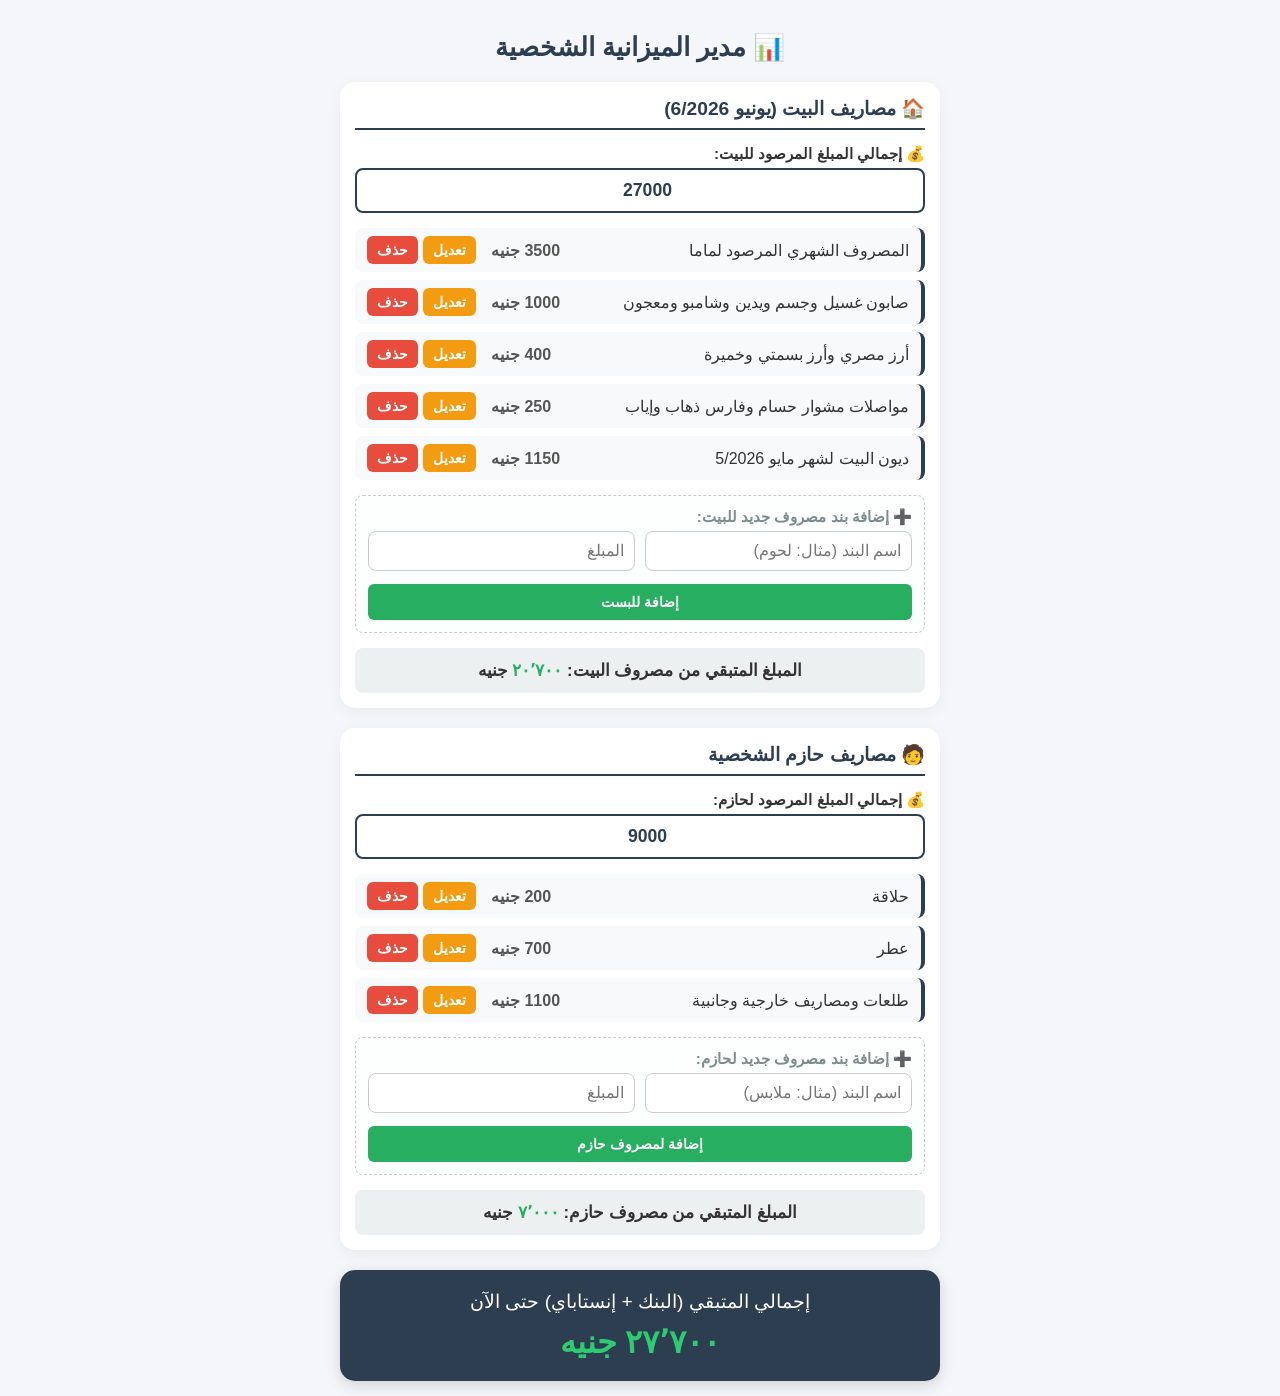
==== commit d6b87cac: "Update index.html" ====
--- a/index.html
+++ b/index.html
@@ -16,7 +16,7 @@
             --primary: #2c3e50;
             --accent: #27ae60;
             --danger: #e74c3c;
-            --warning: #f39c12;
+            --edit: #f39c12;
         }
 
         body {
@@ -41,14 +41,14 @@
 
         .card {
             background: var(--card-bg);
-            padding: 20px;
+            padding: 15px;
             border-radius: 15px;
             box-shadow: 0 4px 15px rgba(0,0,0,0.05);
-            margin-bottom: 25px;
+            margin-bottom: 20px;
         }
 
         .section-title {
-            font-size: 1.15rem;
+            font-size: 1.2rem;
             border-bottom: 2px solid var(--primary);
             padding-bottom: 8px;
             margin-bottom: 15px;
@@ -64,93 +64,84 @@
             display: block;
             margin-bottom: 5px;
             font-weight: bold;
-            font-size: 0.9rem;
-        }
-
-        input[type="number"], input[type="text"] {
+            font-size: 0.95rem;
+        }
+
+        input {
             width: 100%;
-            padding: 12px;
-            border: 1px solid #ddd;
+            padding: 10px;
+            border: 1px solid #ccc;
             border-radius: 8px;
             box-sizing: border-box;
             font-size: 1rem;
         }
-        
-        input[type="number"] { text-align: center; }
+
+        .main-budget-input {
+            text-align: center;
+            font-weight: bold;
+            color: var(--primary);
+            font-size: 1.1rem;
+            border: 2px solid var(--primary);
+        }
+
+        /* تنسيق قائمة المصاريف */
+        .expense-list {
+            margin-top: 15px;
+        }
+
+        .expense-item {
+            display: flex;
+            justify-content: space-between;
+            align-items: center;
+            background: #f8f9fa;
+            padding: 8px 12px;
+            border-radius: 8px;
+            margin-bottom: 8px;
+            border-right: 4px solid var(--primary);
+        }
+
+        .expense-details {
+            flex-grow: 1;
+            display: flex;
+            justify-content: space-between;
+            margin-left: 15px;
+        }
+
+        .expense-name { font-weight: 500; }
+        .expense-amount { font-weight: bold; color: #555; }
+
+        .action-btns {
+            display: flex;
+            gap: 5px;
+        }
+
+        .btn {
+            padding: 6px 10px;
+            border: none;
+            border-radius: 6px;
+            cursor: pointer;
+            font-weight: bold;
+            font-size: 0.85rem;
+        }
+
+        .btn-danger { background: var(--danger); color: white; }
+        .btn-edit { background: var(--edit); color: white; }
+        .btn-success { background: var(--accent); color: white; width: 100%; padding: 10px; margin-top: 5px; }
 
         /* نموذج إضافة مصروف جديد */
         .add-expense-form {
-            background: #f8f9fa;
+            background: #fdfefe;
+            border: 1px dashed #ccc;
             padding: 12px;
             border-radius: 8px;
-            margin-bottom: 15px;
-            border: 1px dashed #ccc;
-        }
-        
+            margin-top: 15px;
+        }
+
         .form-row {
             display: flex;
             gap: 10px;
-            margin-bottom: 10px;
-        }
-        
-        .form-row input[type="text"] { flex: 2; }
-        .form-row input[type="number"] { flex: 1; }
-
-        .btn {
-            width: 100%;
-            padding: 10px;
-            border: none;
-            border-radius: 6px;
-            font-weight: bold;
-            cursor: pointer;
-            font-size: 0.95rem;
-            transition: 0.2s;
-        }
-        
-        .btn-add { background: var(--primary); color: white; }
-        .btn-add:hover { background: #1a252f; }
-
-        /* قائمة المصاريف الديناميكية */
-        .expense-list {
-            margin-top: 15px;
-        }
-
-        .expense-item {
-            display: flex;
-            align-items: center;
-            justify-content: space-between;
-            padding: 10px 5px;
-            border-bottom: 1px solid #eee;
-            gap: 8px;
-        }
-
-        .expense-details {
-            display: flex;
-            flex-grow: 1;
-            justify-content: space-between;
-            align-items: center;
-        }
-
-        .expense-name { font-weight: 500; font-size: 0.95rem; }
-        .expense-amount { font-weight: bold; color: #555; }
-
-        /* أزرار التحكم بالتعديل والحذف */
-        .action-btns {
-            display: flex;
-            gap: 5px;
-        }
-
-        .btn-action {
-            padding: 6px 10px;
-            border: none;
-            border-radius: 4px;
-            cursor: pointer;
-            font-size: 0.8rem;
-            color: white;
-        }
-
-        .btn-edit { background: var(--warning); }
-        .btn-delete { background: var(--danger); }
+            margin-bottom: 8px;
+        }
 
         .result-box {
             background: #ecf0f1;
@@ -170,13 +161,13 @@
             text-align: center;
             padding: 20px;
             border-radius: 15px;
-            font-size: 1.1rem;
-            margin-top: 20px;
+            font-size: 1.2rem;
+            box-shadow: 0 4px 15px rgba(0,0,0,0.15);
         }
 
         .total-card span {
             display: block;
-            font-size: 1.7rem;
+            font-size: 2rem;
             font-weight: bold;
             margin-top: 10px;
             color: #2ecc71;
@@ -186,7 +177,7 @@
             display: none;
             width: 100%;
             padding: 12px;
-            background: var(--accent);
+            background: #2980b9;
             color: white;
             border: none;
             border-radius: 8px;
@@ -194,68 +185,69 @@
             font-weight: bold;
             margin-bottom: 20px;
             cursor: pointer;
+            box-shadow: 0 4px 10px rgba(0,0,0,0.1);
         }
     </style>
 </head>
 <body>
 
 <div class="container">
-    <h1>📊 مدير الميزانية الشخصية المتطور</h1>
-    <button id="installBtn">📲 تثبيت التطبيق على الهاتف</button>
-
-    <!-- قســم مصاريــف البيــت -->
+    <h1>📊 مدير الميزانية الشخصية</h1>
+    <button id="installBtn">📲 تثبيت التطبيق على الشاشة الرئيسية</button>
+
+    <!-- قسم مصاريف البيت -->
     <div class="card">
         <div class="section-title">🏠 مصاريف البيت (يونيو 6/2026)</div>
         
         <div class="input-group">
             <label>💰 إجمالي المبلغ المرصود للبيت:</label>
-            <input type="number" id="house_budget" value="27000" oninput="updateHouseBudget(this.value)">
-        </div>
-
-        <!-- استمارة إضافة مصروف بيت جديد -->
+            <input type="number" id="house_budget" class="main-budget-input" value="27000" oninput="updateHouseBudget(this.value)">
+        </div>
+
+        <div class="expense-list" id="house_expenses_list"></div>
+
+        <!-- فورم إضافة مصروف بيت جديد -->
         <div class="add-expense-form">
+            <label style="color: #7f8c8d;">➕ إضافة بند مصروف جديد للبيت:</label>
             <div class="form-row">
-                <input type="text" id="new_house_name" placeholder="مثال: لحوم وخضار...">
+                <input type="text" id="new_house_name" placeholder="اسم البند (مثال: لحوم)">
                 <input type="number" id="new_house_amount" placeholder="المبلغ">
             </div>
-            <button class="btn btn-add" onclick="addExpense('house')">➕ إضافة بند مصروف للبيت</button>
-        </div>
-
-        <!-- قائمة مصاريف البيت الديناميكية -->
-        <div id="house_expenses_container" class="expense-list"></div>
+            <button class="btn btn-success" onclick="addExpense('house')">إضافة للبست</button>
+        </div>
 
         <div class="result-box">
             المبلغ المتبقي من مصروف البيت: <span id="house_remaining" class="highlight-green">0</span> جنيه
         </div>
     </div>
 
-    <!-- قســم مصاريــف حــازم -->
+    <!-- قسم مصاريف حازم الشخصية -->
     <div class="card">
         <div class="section-title">🧑 مصاريف حازم الشخصية</div>
 
         <div class="input-group">
             <label>💰 إجمالي المبلغ المرصود لحازم:</label>
-            <input type="number" id="hazem_budget" value="9000" oninput="updateHazemBudget(this.value)">
-        </div>
-
-        <!-- استمارة إضافة مصروف شخصي جديد -->
+            <input type="number" id="hazem_budget" class="main-budget-input" value="9000" oninput="updateHazemBudget(this.value)">
+        </div>
+
+        <div class="expense-list" id="hazem_expenses_list"></div>
+
+        <!-- فورم إضافة مصروف شخصي جديد -->
         <div class="add-expense-form">
+            <label style="color: #7f8c8d;">➕ إضافة بند مصروف جديد لحازم:</label>
             <div class="form-row">
-                <input type="text" id="new_hazem_name" placeholder="مثال: اشتراك الجيم...">
+                <input type="text" id="new_hazem_name" placeholder="اسم البند (مثال: ملابس)">
                 <input type="number" id="new_hazem_amount" placeholder="المبلغ">
             </div>
-            <button class="btn btn-add" onclick="addExpense('hazem')">➕ إضافة بند مصروف شخصي</button>
-        </div>
-
-        <!-- قائمة مصاريف حازم الديناميكية -->
-        <div id="hazem_expenses_container" class="expense-list"></div>
+            <button class="btn btn-success" onclick="addExpense('hazem')">إضافة لمصروف حازم</button>
+        </div>
 
         <div class="result-box">
             المبلغ المتبقي من مصروف حازم: <span id="hazem_remaining" class="highlight-green">0</span> جنيه
         </div>
     </div>
 
-    <!-- الإجمالي الكلي المحفوظ بالبنك وانستاباي -->
+    <!-- الإجمالي الكلي -->
     <div class="total-card">
         إجمالي المتبقي (البنك + إنستاباي) حتى الآن
         <span id="grand_total">0 جنيه</span>
@@ -263,61 +255,99 @@
 </div>
 
 <script>
-    // البيانات الافتراضية المأخوذة من هيكلك الأساسي في حال عدم وجود بيانات محفوظة بالهاتف
-    const defaultHouseExpenses = [
-        { id: 1, name: "المصروف الشهري المرصود لماما", amount: 3500 },
-        { id: 2, name: "صابون غسيل و جسم و يدين و شامبو و معجون و فرش أسنان", amount: 1000 },
-        { id: 3, name: "أرز مصري و أرز بسمتي و خميرة", amount: 400 },
-        { id: 4, name: "مواصلات مشوار حسام و فارس ذهاب و إياب", amount: 250 },
-        { id: 5, name: "ديون البيت لشهر مايو 5/2026", amount: 1150 }
-    ];
-
-    const defaultHazemExpenses = [
-        { id: 1, name: "حلاقة", amount: 200 },
-        { id: 2, name: "عطر", amount: 700 },
-        { id: 3, name: "طلعات و مصاريف خارجية و جانبية", amount: 1100 }
-    ];
-
-    // متغيرات الحالة العامة للتطبيق
-    let data = {
+    // الهيكل الافتراضي للبيانات في حال عدم وجود بيانات مسبقة بالهاتف
+    let budgetData = {
         houseBudget: 27000,
         hazemBudget: 9000,
-        houseExpenses: [],
-        hazemExpenses: []
+        houseExpenses: [
+            { id: 1, name: "المصروف الشهري المرصود لماما", amount: 3500 },
+            { id: 2, name: "صابون غسيل وجسم ويدين وشامبو ومعجون", amount: 1000 },
+            { id: 3, name: "أرز مصري وأرز بسمتي وخميرة", amount: 400 },
+            { id: 4, name: "مواصلات مشوار حسام وفارس ذهاب وإياب", amount: 250 },
+            { id: 5, name: "ديون البيت لشهر مايو 5/2026", amount: 1150 }
+        ],
+        hazemExpenses: [
+            { id: 1, name: "حلاقة", amount: 200 },
+            { id: 2, name: "عطر", amount: 700 },
+            { id: 3, name: "طلعات ومصاريف خارجية وجانبية", amount: 1100 }
+        ]
     };
 
-    // تحميل البيانات عند بدء التشغيل
+    // تحميل البيانات من ذاكرة الهاتف عند الفتح
     window.onload = function() {
-        if(localStorage.getItem('budget_app_data')) {
-            data = JSON.parse(localStorage.getItem('budget_app_data'));
-        } else {
-            data.houseExpenses = defaultHouseExpenses;
-            data.hazemExpenses = defaultHazemExpenses;
-            saveDataToStorage();
-        }
-        
-        // تعيين قيم ميزانيات البداية في الخانات
-        document.getElementById('house_budget').value = data.houseBudget;
-        document.getElementById('hazem_budget').value = data.hazemBudget;
+        const savedData = localStorage.getItem('pwa_budget_data_2026');
+        if (savedData) {
+            budgetData = JSON.parse(savedData);
+        }
+        
+        // تعيين قيم الميزانيات الرئيسية في المدخلات
+        document.getElementById('house_budget').value = budgetData.houseBudget;
+        document.getElementById('hazem_budget').value = budgetData.hazemBudget;
         
         renderApp();
     };
 
-    // حفظ البيانات في كاش الهاتف المحلي
-    function saveDataToStorage() {
-        localStorage.setItem('budget_app_data', JSON.stringify(data));
+    // حفظ البيانات الحالية في الهاتف
+    function saveToStorage() {
+        localStorage.setItem('pwa_budget_data_2026', JSON.stringify(budgetData));
     }
 
     function updateHouseBudget(val) {
-        data.houseBudget = parseFloat(val) || 0;
-        saveDataToStorage();
-        calculateAndDisplay();
+        budgetData.houseBudget = parseFloat(val) || 0;
+        saveToStorage();
+        calculateTotals();
     }
 
     function updateHazemBudget(val) {
-        data.hazemBudget = parseFloat(val) || 0;
-        saveDataToStorage();
-        calculateAndDisplay();
+        budgetData.hazemBudget = parseFloat(val) || 0;
+        saveToStorage();
+        calculateTotals();
+    }
+
+    // عرض القوائم وحساب الإجمالي
+    function renderApp() {
+        renderList('house');
+        renderList('hazem');
+        calculateTotals();
+    }
+
+    // دالة بناء وتحديث القوائم في الواجهة
+    function renderList(type) {
+        const listContainer = document.getElementById(`${type}_expenses_list`);
+        const expenses = type === 'house' ? budgetData.houseExpenses : budgetData.hazemExpenses;
+        
+        listContainer.innerHTML = '';
+        
+        expenses.forEach(item => {
+            const itemDiv = document.createElement('div');
+            itemDiv.className = 'expense-item';
+            itemDiv.innerHTML = `
+                <div class="expense-details">
+                    <span class="expense-name">${item.name}</span>
+                    <span class="expense-amount">${item.amount} جنيه</span>
+                </div>
+                <div class="action-btns">
+                    <button class="btn btn-edit" onclick="editExpense('${type}', ${item.id})">تعديل</button>
+                    <button class="btn btn-danger" onclick="deleteExpense('${type}', ${item.id})">حذف</button>
+                </div>
+            `;
+            listContainer.appendChild(itemDiv);
+        });
+    }
+
+    // دالة الحسابات الشاملة
+    function calculateTotals() {
+        const totalHouseExpenses = budgetData.houseExpenses.reduce((sum, item) => sum + item.amount, 0);
+        const houseRemaining = budgetData.houseBudget - totalHouseExpenses;
+        
+        const totalHazemExpenses = budgetData.hazemExpenses.reduce((sum, item) => sum + item.amount, 0);
+        const hazemRemaining = budgetData.hazemBudget - totalHazemExpenses;
+        
+        const grandTotal = houseRemaining + hazemRemaining;
+
+        document.getElementById('house_remaining').innerText = houseRemaining.toLocaleString('ar-EG');
+        document.getElementById('hazem_remaining').innerText = hazemRemaining.toLocaleString('ar-EG');
+        document.getElementById('grand_total').innerText = grandTotal.toLocaleString('ar-EG') + " جنيه";
     }
 
     // ميزة إضافة مصروف جديد
@@ -328,139 +358,86 @@
         const name = nameInput.value.trim();
         const amount = parseFloat(amountInput.value) || 0;
         
-        if (name === "" || amount <= 0) {
-            alert("الرجاء إدخال اسم المصروف وقيمة صحيحة أكبر من الصفر.");
+        if (name === '' || amount <= 0) {
+            alert('من فضلك أدخل اسم البند والمبلغ بشكل صحيح.');
             return;
         }
-
-        const newExpense = {
-            id: Date.now(), // معرف فريد باستخدام الوقت الحالي
-            name: name,
-            amount: amount
-        };
-
-        if(type === 'house') {
-            data.houseExpenses.push(newExpense);
-        } else {
-            data.hazemExpenses.push(newExpense);
-        }
-
-        saveDataToStorage();
+        
+        const expenses = type === 'house' ? budgetData.houseExpenses : budgetData.hazemExpenses;
+        const newId = expenses.length > 0 ? Math.max(...expenses.map(i => i.id)) + 1 : 1;
+        
+        expenses.push({ id: newId, name: name, amount: amount });
+        
+        // تصغير الحقول بعد الإضافة
+        nameInput.value = '';
+        amountInput.value = '';
+        
+        saveToStorage();
         renderApp();
-
-        // تصفير حقول الإدخال بعد الإضافة بنجاح
-        nameInput.value = "";
-        amountInput.value = "";
-    }
-
-    // ميزة حذف مصروف
+    }
+
+    // ميزة حذف مصروف قديم
     function deleteExpense(type, id) {
-        if(confirm("هل أنت متأكد من رغبتك في حذف هذا البند؟")) {
-            if(type === 'house') {
-                data.houseExpenses = data.houseExpenses.filter(item => item.id !== id);
+        if (confirm("هل أنت متأكد من حذف هذا البند؟")) {
+            if (type === 'house') {
+                budgetData.houseExpenses = budgetData.houseExpenses.filter(item => item.id !== id);
             } else {
-                data.hazemExpenses = data.hazemExpenses.filter(item => item.id !== id);
+                budgetData.hazemExpenses = budgetData.hazemExpenses.filter(item => item.id !== id);
             }
-            saveDataToStorage();
+            saveToStorage();
             renderApp();
         }
     }
 
-    // ميزة تعديل مصروف قائم
+    // ميزة تعديل مصروف قديم
     function editExpense(type, id) {
-        const list = type === 'house' ? data.houseExpenses : data.hazemExpenses;
-        const item = list.find(item => item.id === id);
-        
-        if(item) {
+        const expenses = type === 'house' ? budgetData.houseExpenses : budgetData.hazemExpenses;
+        const item = expenses.find(i => i.id === id);
+        
+        if (item) {
             const newName = prompt("تعديل اسم البند:", item.name);
-            if (newName === null) return; // إلغاء العملية
+            if (newName === null) return; // إلغاء التعديل
             
-            const newAmountStr = prompt("تعديل المبلغ (جنيه):", item.amount);
-            if (newAmountStr === null) return; // إلغاء العملية
+            const newAmountStr = prompt("تعديل المبلغ:", item.amount);
+            if (newAmountStr === null) return;
             
             const newAmount = parseFloat(newAmountStr) || 0;
-
-            if(newName.trim() !== "" && newAmount > 0) {
+            
+            if (newName.trim() !== '' && newAmount > 0) {
                 item.name = newName.trim();
                 item.amount = newAmount;
-                saveDataToStorage();
+                saveToStorage();
                 renderApp();
             } else {
-                alert("القيم المدخلة غير صالحة.");
+                alert("البيانات المدخلة غير صالحة.");
             }
         }
     }
 
-    // دالة لبناء عناصر القائمة وعرضها بالكامل بالواجهة
-    function renderApp() {
-        // بناء قائمة مصاريف البيت
-        const houseContainer = document.getElementById('house_expenses_container');
-        houseContainer.innerHTML = '';
-        data.houseExpenses.forEach(item => {
-            houseContainer.appendChild(createExpenseRow('house', item));
-        });
-
-        // بناء قائمة مصاريف حازم
-        const hazemContainer = document.getElementById('hazem_expenses_container');
-        hazemContainer.innerHTML = '';
-        data.hazemExpenses.forEach(item => {
-            hazemContainer.appendChild(createExpenseRow('hazem', item));
-        });
-
-        calculateAndDisplay();
-    }
-
-    // إنشاء سطر المصروف مع أزرار التحكم الخاصة به تكتيكياً
-    function createExpenseRow(type, item) {
-        const div = document.createElement('div');
-        div.className = 'expense-item';
-        
-        div.innerHTML = `
-            <div class="expense-details">
-                <span class="expense-name">• ${item.name}</span>
-                <span class="expense-amount">${item.amount} جنيه</span>
-            </div>
-            <div class="action-btns">
-                <button class="btn-action btn-edit" onclick="editExpense('${type}', ${item.id})">✏️</button>
-                <button class="btn-action btn-delete" onclick="deleteExpense('${type}', ${item.id})">❌</button>
-            </div>
-        `;
-        return div;
-    }
-
-    // الحساب الرياضي الفوري والعرض
-    function calculateAndDisplay() {
-        const totalHouseExpenses = data.houseExpenses.reduce((sum, item) => sum + item.amount, 0);
-        const houseRemaining = data.houseBudget - totalHouseExpenses;
-
-        const totalHazemExpenses = data.hazemExpenses.reduce((sum, item) => sum + item.amount, 0);
-        const hazemRemaining = data.hazemBudget - totalHazemExpenses;
-
-        const grandTotal = houseRemaining + hazemRemaining;
-
-        document.getElementById('house_remaining').innerText = houseRemaining.toLocaleString('ar-EG');
-        document.getElementById('hazem_remaining').innerText = hazemRemaining.toLocaleString('ar-EG');
-        document.getElementById('grand_total').innerText = grandTotal.toLocaleString('ar-EG') + " جنيه";
-    }
-
-    // تفعيل الـ Service Worker
+    // تفعيل الـ Service Worker للتشغيل أوفلاين
     if ('serviceWorker' in navigator) {
-        navigator.serviceWorker.register('sw.js').then(() => console.log("PWA Active"));
-    }
-
-    // كود زر التثبيت للأندرويد
+        navigator.serviceWorker.register('sw.js')
+        .then(() => console.log("Service Worker Registered Ready for Offline"))
+        .catch(err => console.log("Service Worker Failed", err));
+    }
+
+    // إدارة زر تثبيت التطبيق على الأندرويد
     let deferredPrompt;
+    const installBtn = document.getElementById('installBtn');
+
     window.addEventListener('beforeinstallprompt', (e) => {
         e.preventDefault();
         deferredPrompt = e;
-        document.getElementById('installBtn').style.display = 'block';
+        installBtn.style.display = 'block';
     });
 
-    document.getElementById('installBtn').addEventListener('click', async () => {
+    installBtn.addEventListener('click', async () => {
         if (deferredPrompt) {
             deferredPrompt.prompt();
             const { outcome } = await deferredPrompt.userChoice;
-            if (outcome === 'accepted') document.getElementById('installBtn').style.display = 'none';
+            if (outcome === 'accepted') {
+                installBtn.style.display = 'none';
+            }
             deferredPrompt = null;
         }
     });
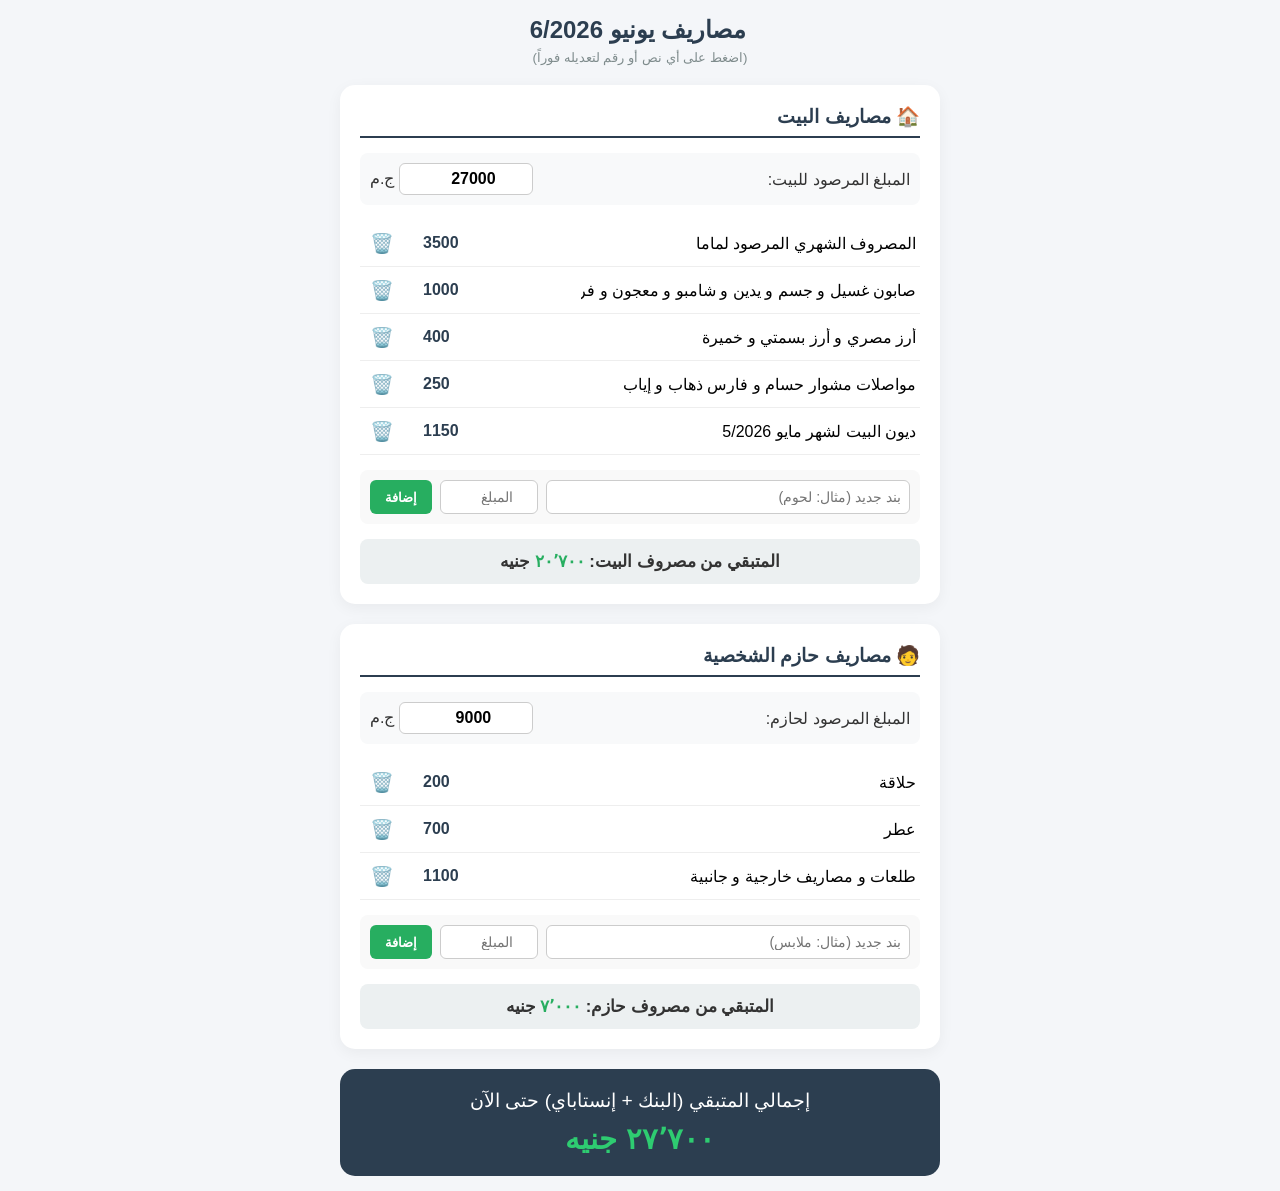
==== commit b403c168: "Refactor budget management HTML structure and styles" ====
--- a/index.html
+++ b/index.html
@@ -3,7 +3,7 @@
 <head>
     <meta charset="UTF-8">
     <meta name="viewport" content="width=device-width, initial-scale=1.0">
-    <title>مدير الميزانية الذكي 2026</title>
+    <title>إدارة الميزانية الذكية</title>
     <link rel="manifest" href="manifest.json">
     <meta name="theme-color" content="#2c3e50">
     <link rel="apple-touch-icon" href="icon-192.png">
@@ -16,7 +16,7 @@
             --primary: #2c3e50;
             --accent: #27ae60;
             --danger: #e74c3c;
-            --edit: #f39c12;
+            --warning: #f39c12;
         }
 
         body {
@@ -32,115 +32,135 @@
             margin: 0 auto;
         }
 
-        h1 {
+        .header-area {
             text-align: center;
+            margin-bottom: 20px;
+        }
+
+        .editable-title {
+            font-size: 1.5rem;
+            font-weight: bold;
             color: var(--primary);
-            font-size: 1.6rem;
-            margin-bottom: 20px;
+            border: none;
+            background: transparent;
+            text-align: center;
+            width: 100%;
+            margin-bottom: 5px;
+        }
+        .editable-title:focus {
+            background: #fff;
+            border-bottom: 2px dashed var(--primary);
+            outline: none;
         }
 
         .card {
             background: var(--card-bg);
-            padding: 15px;
+            padding: 20px;
             border-radius: 15px;
             box-shadow: 0 4px 15px rgba(0,0,0,0.05);
             margin-bottom: 20px;
         }
 
-        .section-title {
-            font-size: 1.2rem;
+        .section-header {
+            display: flex;
+            justify-content: space-between;
+            align-items: center;
             border-bottom: 2px solid var(--primary);
             padding-bottom: 8px;
             margin-bottom: 15px;
+        }
+
+        .section-title {
+            font-size: 1.2rem;
+            font-weight: bold;
             color: var(--primary);
-            font-weight: bold;
-        }
-
-        .input-group {
+        }
+
+        .budget-input-group {
+            display: flex;
+            align-items: center;
+            justify-content: space-between;
+            background: #f8f9fa;
+            padding: 10px;
+            border-radius: 8px;
             margin-bottom: 15px;
         }
 
-        label {
-            display: block;
-            margin-bottom: 5px;
-            font-weight: bold;
-            font-size: 0.95rem;
-        }
-
-        input {
-            width: 100%;
-            padding: 10px;
+        .budget-input-group input {
+            width: 120px;
+            padding: 6px;
             border: 1px solid #ccc;
-            border-radius: 8px;
-            box-sizing: border-box;
+            border-radius: 6px;
+            text-align: center;
             font-size: 1rem;
-        }
-
-        .main-budget-input {
-            text-align: center;
-            font-weight: bold;
-            color: var(--primary);
-            font-size: 1.1rem;
-            border: 2px solid var(--primary);
-        }
-
-        /* تنسيق قائمة المصاريف */
-        .expense-list {
-            margin-top: 15px;
-        }
-
+            font-weight: bold;
+        }
+
+        /* جدول/قائمة المصاريف الديناميكية */
         .expense-item {
             display: flex;
+            align-items: center;
             justify-content: space-between;
-            align-items: center;
-            background: #f8f9fa;
-            padding: 8px 12px;
-            border-radius: 8px;
-            margin-bottom: 8px;
-            border-right: 4px solid var(--primary);
+            padding: 10px 0;
+            border-bottom: 1px solid #eee;
         }
 
         .expense-details {
             flex-grow: 1;
             display: flex;
-            justify-content: space-between;
-            margin-left: 15px;
-        }
-
-        .expense-name { font-weight: 500; }
-        .expense-amount { font-weight: bold; color: #555; }
-
-        .action-btns {
+            gap: 10px;
+        }
+
+        .expense-details input {
+            border: none;
+            background: transparent;
+            font-size: 1rem;
+            padding: 4px;
+        }
+        .expense-details input:focus {
+            background: #eef2f7;
+            outline: none;
+            border-radius: 4px;
+        }
+        .exp-desc { width: 65%; }
+        .exp-amt { width: 30%; text-align: left; font-weight: bold; color: var(--primary); }
+
+        .btn-delete {
+            background: none;
+            border: none;
+            color: var(--danger);
+            font-size: 1.2rem;
+            cursor: pointer;
+            padding: 0 10px;
+        }
+
+        /* نموذج إضافة مصروف جديد */
+        .add-form {
             display: flex;
-            gap: 5px;
-        }
-
-        .btn {
-            padding: 6px 10px;
+            gap: 8px;
+            margin-top: 15px;
+            background: #f9f9f9;
+            padding: 10px;
+            border-radius: 8px;
+        }
+
+        .add-form input {
+            padding: 8px;
+            border: 1px solid #ccc;
+            border-radius: 6px;
+            font-size: 0.9rem;
+        }
+        .add-form .in-desc { flex-grow: 2; }
+        .add-form .in-amt { width: 80px; text-align: center; }
+        
+        .btn-add {
+            background: var(--accent);
+            color: white;
             border: none;
             border-radius: 6px;
+            padding: 8px 15px;
             cursor: pointer;
             font-weight: bold;
-            font-size: 0.85rem;
-        }
-
-        .btn-danger { background: var(--danger); color: white; }
-        .btn-edit { background: var(--edit); color: white; }
-        .btn-success { background: var(--accent); color: white; width: 100%; padding: 10px; margin-top: 5px; }
-
-        /* نموذج إضافة مصروف جديد */
-        .add-expense-form {
-            background: #fdfefe;
-            border: 1px dashed #ccc;
-            padding: 12px;
-            border-radius: 8px;
-            margin-top: 15px;
-        }
-
-        .form-row {
-            display: flex;
-            gap: 10px;
-            margin-bottom: 8px;
         }
 
         .result-box {
@@ -162,12 +182,11 @@
             padding: 20px;
             border-radius: 15px;
             font-size: 1.2rem;
-            box-shadow: 0 4px 15px rgba(0,0,0,0.15);
         }
 
         .total-card span {
             display: block;
-            font-size: 2rem;
+            font-size: 1.8rem;
             font-weight: bold;
             margin-top: 10px;
             color: #2ecc71;
@@ -185,65 +204,75 @@
             font-weight: bold;
             margin-bottom: 20px;
             cursor: pointer;
-            box-shadow: 0 4px 10px rgba(0,0,0,0.1);
+            box-shadow: 0 4px 6px rgba(0,0,0,0.1);
         }
     </style>
 </head>
 <body>
 
 <div class="container">
-    <h1>📊 مدير الميزانية الشخصية</h1>
-    <button id="installBtn">📲 تثبيت التطبيق على الشاشة الرئيسية</button>
+    <div class="header-area">
+        <!-- عنوان الشهر قابل للتعديل المباشر بالضغط عليه -->
+        <input type="text" id="month_title" class="editable-title" value="مصاريف يونيو 6/2026" onchange="saveData()">
+        <small style="color: #7f8c8d; display:block; margin-bottom:15px;">(اضغط على أي نص أو رقم لتعديله فوراً)</small>
+        <button id="installBtn">📲 تثبيت التطبيق على الهاتف للاستخدام أوفلاين</button>
+    </div>
 
     <!-- قسم مصاريف البيت -->
     <div class="card">
-        <div class="section-title">🏠 مصاريف البيت (يونيو 6/2026)</div>
-        
-        <div class="input-group">
-            <label>💰 إجمالي المبلغ المرصود للبيت:</label>
-            <input type="number" id="house_budget" class="main-budget-input" value="27000" oninput="updateHouseBudget(this.value)">
-        </div>
-
-        <div class="expense-list" id="house_expenses_list"></div>
-
-        <!-- فورم إضافة مصروف بيت جديد -->
-        <div class="add-expense-form">
-            <label style="color: #7f8c8d;">➕ إضافة بند مصروف جديد للبيت:</label>
-            <div class="form-row">
-                <input type="text" id="new_house_name" placeholder="اسم البند (مثال: لحوم)">
-                <input type="number" id="new_house_amount" placeholder="المبلغ">
+        <div class="section-header">
+            <span class="section-title">🏠 مصاريف البيت</span>
+        </div>
+        
+        <div class="budget-input-group">
+            <label>المبلغ المرصود للبيت:</label>
+            <div>
+                <input type="number" id="house_budget" value="27000" oninput="calculateAndSave()">
+                <span>ج.م</span>
             </div>
-            <button class="btn btn-success" onclick="addExpense('house')">إضافة للبست</button>
+        </div>
+
+        <!-- قائمة مصاريف البيت الديناميكية -->
+        <div id="house_expenses_list"></div>
+
+        <!-- نموذج إضافة مصروف بيت جديد -->
+        <div class="add-form">
+            <input type="text" id="new_house_desc" class="in-desc" placeholder="بند جديد (مثال: لحوم)">
+            <input type="number" id="new_house_amt" class="in-amt" placeholder="المبلغ">
+            <button class="btn-add" onclick="addExpense('house')">إضافة</button>
         </div>
 
         <div class="result-box">
-            المبلغ المتبقي من مصروف البيت: <span id="house_remaining" class="highlight-green">0</span> جنيه
+            المتبقي من مصروف البيت: <span id="house_remaining" class="highlight-green">0</span> جنيه
         </div>
     </div>
 
-    <!-- قسم مصاريف حازم الشخصية -->
+    <!-- قسم مصاريف حازم -->
     <div class="card">
-        <div class="section-title">🧑 مصاريف حازم الشخصية</div>
-
-        <div class="input-group">
-            <label>💰 إجمالي المبلغ المرصود لحازم:</label>
-            <input type="number" id="hazem_budget" class="main-budget-input" value="9000" oninput="updateHazemBudget(this.value)">
-        </div>
-
-        <div class="expense-list" id="hazem_expenses_list"></div>
-
-        <!-- فورم إضافة مصروف شخصي جديد -->
-        <div class="add-expense-form">
-            <label style="color: #7f8c8d;">➕ إضافة بند مصروف جديد لحازم:</label>
-            <div class="form-row">
-                <input type="text" id="new_hazem_name" placeholder="اسم البند (مثال: ملابس)">
-                <input type="number" id="new_hazem_amount" placeholder="المبلغ">
+        <div class="section-header">
+            <span class="section-title">🧑 مصاريف حازم الشخصية</span>
+        </div>
+
+        <div class="budget-input-group">
+            <label>المبلغ المرصود لحازم:</label>
+            <div>
+                <input type="number" id="hazem_budget" value="9000" oninput="calculateAndSave()">
+                <span>ج.م</span>
             </div>
-            <button class="btn btn-success" onclick="addExpense('hazem')">إضافة لمصروف حازم</button>
+        </div>
+
+        <!-- قائمة مصاريف حازم الديناميكية -->
+        <div id="hazem_expenses_list"></div>
+
+        <!-- نموذج إضافة مصروف حازم جديد -->
+        <div class="add-form">
+            <input type="text" id="new_hazem_desc" class="in-desc" placeholder="بند جديد (مثال: ملابس)">
+            <input type="number" id="new_hazem_amt" class="in-amt" placeholder="المبلغ">
+            <button class="btn-add" onclick="addExpense('hazem')">إضافة</button>
         </div>
 
         <div class="result-box">
-            المبلغ المتبقي من مصروف حازم: <span id="hazem_remaining" class="highlight-green">0</span> جنيه
+            المتبقي من مصروف حازم: <span id="hazem_remaining" class="highlight-green">0</span> جنيه
         </div>
     </div>
 
@@ -255,173 +284,149 @@
 </div>
 
 <script>
-    // الهيكل الافتراضي للبيانات في حال عدم وجود بيانات مسبقة بالهاتف
-    let budgetData = {
+    // البيانات الافتراضية الأولية في حال لم يسبق حفظ بيانات
+    const defaultData = {
+        monthTitle: "مصاريف يونيو 6/2026",
         houseBudget: 27000,
         hazemBudget: 9000,
         houseExpenses: [
-            { id: 1, name: "المصروف الشهري المرصود لماما", amount: 3500 },
-            { id: 2, name: "صابون غسيل وجسم ويدين وشامبو ومعجون", amount: 1000 },
-            { id: 3, name: "أرز مصري وأرز بسمتي وخميرة", amount: 400 },
-            { id: 4, name: "مواصلات مشوار حسام وفارس ذهاب وإياب", amount: 250 },
-            { id: 5, name: "ديون البيت لشهر مايو 5/2026", amount: 1150 }
+            { desc: "المصروف الشهري المرصود لماما", amt: 3500 },
+            { desc: "صابون غسيل و جسم و يدين و شامبو و معجون و فرش أسنان", amt: 1000 },
+            { desc: "أرز مصري و أرز بسمتي و خميرة", amt: 400 },
+            { desc: "مواصلات مشوار حسام و فارس ذهاب و إياب", amt: 250 },
+            { desc: "ديون البيت لشهر مايو 5/2026", amt: 1150 }
         ],
         hazemExpenses: [
-            { id: 1, name: "حلاقة", amount: 200 },
-            { id: 2, name: "عطر", amount: 700 },
-            { id: 3, name: "طلعات ومصاريف خارجية وجانبية", amount: 1100 }
+            { desc: "حلاقة", amt: 200 },
+            { desc: "عطر", amt: 700 },
+            { desc: "طلعات و مصاريف خارجية و جانبية", amt: 1100 }
         ]
     };
 
-    // تحميل البيانات من ذاكرة الهاتف عند الفتح
+    let appData = {};
+
+    // تحميل البيانات عند فتح التطبيق
     window.onload = function() {
-        const savedData = localStorage.getItem('pwa_budget_data_2026');
+        const savedData = localStorage.getItem('smart_budget_pwa_data');
         if (savedData) {
-            budgetData = JSON.parse(savedData);
-        }
-        
-        // تعيين قيم الميزانيات الرئيسية في المدخلات
-        document.getElementById('house_budget').value = budgetData.houseBudget;
-        document.getElementById('hazem_budget').value = budgetData.hazemBudget;
-        
-        renderApp();
+            appData = JSON.parse(savedData);
+        } else {
+            appData = defaultData;
+        }
+        initApp();
     };
 
-    // حفظ البيانات الحالية في الهاتف
-    function saveToStorage() {
-        localStorage.setItem('pwa_budget_data_2026', JSON.stringify(budgetData));
-    }
-
-    function updateHouseBudget(val) {
-        budgetData.houseBudget = parseFloat(val) || 0;
-        saveToStorage();
-        calculateTotals();
-    }
-
-    function updateHazemBudget(val) {
-        budgetData.hazemBudget = parseFloat(val) || 0;
-        saveToStorage();
-        calculateTotals();
-    }
-
-    // عرض القوائم وحساب الإجمالي
-    function renderApp() {
-        renderList('house');
-        renderList('hazem');
-        calculateTotals();
-    }
-
-    // دالة بناء وتحديث القوائم في الواجهة
-    function renderList(type) {
+    function initApp() {
+        document.getElementById('month_title').value = appData.monthTitle;
+        document.getElementById('house_budget').value = appData.houseBudget;
+        document.getElementById('hazem_budget').value = appData.hazemBudget;
+        
+        renderExpenses('house');
+        renderExpenses('hazem');
+        calculateAndSave();
+    }
+
+    // بناء وعرض عناصر المصاريف داخل القائمة مع خاصية التعديل المباشر
+    function renderExpenses(type) {
         const listContainer = document.getElementById(`${type}_expenses_list`);
-        const expenses = type === 'house' ? budgetData.houseExpenses : budgetData.hazemExpenses;
+        const expensesArray = type === 'house' ? appData.houseExpenses : appData.hazemExpenses;
         
         listContainer.innerHTML = '';
         
-        expenses.forEach(item => {
+        expensesArray.forEach((expense, index) => {
             const itemDiv = document.createElement('div');
             itemDiv.className = 'expense-item';
             itemDiv.innerHTML = `
                 <div class="expense-details">
-                    <span class="expense-name">${item.name}</span>
-                    <span class="expense-amount">${item.amount} جنيه</span>
+                    <input type="text" class="exp-desc" value="${expense.desc}" onchange="updateExpense('${type}', ${index}, 'desc', this.value)">
+                    <input type="number" class="exp-amt" value="${expense.amt}" oninput="updateExpense('${type}', ${index}, 'amt', this.value)">
                 </div>
-                <div class="action-btns">
-                    <button class="btn btn-edit" onclick="editExpense('${type}', ${item.id})">تعديل</button>
-                    <button class="btn btn-danger" onclick="deleteExpense('${type}', ${item.id})">حذف</button>
-                </div>
+                <button class="btn-delete" onclick="deleteExpense('${type}', ${index})" title="حذف">🗑️</button>
             `;
             listContainer.appendChild(itemDiv);
         });
     }
 
-    // دالة الحسابات الشاملة
-    function calculateTotals() {
-        const totalHouseExpenses = budgetData.houseExpenses.reduce((sum, item) => sum + item.amount, 0);
-        const houseRemaining = budgetData.houseBudget - totalHouseExpenses;
-        
-        const totalHazemExpenses = budgetData.hazemExpenses.reduce((sum, item) => sum + item.amount, 0);
-        const hazemRemaining = budgetData.hazemBudget - totalHazemExpenses;
-        
+    // إضافة بند مصروف جديد
+    function addExpense(type) {
+        const descInput = document.getElementById(`new_${type}_desc`);
+        const amtInput = document.getElementById(`new_${type}_amt`);
+        
+        const desc = descInput.value.trim();
+        const amt = parseFloat(amtInput.value) || 0;
+        
+        if (desc === '' || amt <= 0) {
+            alert('الرجاء إدخال اسم البند والمبلغ بشكل صحيح.');
+            return;
+        }
+        
+        const targetArray = type === 'house' ? appData.houseExpenses : appData.hazemExpenses;
+        targetArray.push({ desc: desc, amt: amt });
+        
+        descInput.value = '';
+        amtInput.value = '';
+        
+        renderExpenses(type);
+        calculateAndSave();
+    }
+
+    // تعديل بند موجود بشكل مباشر
+    function updateExpense(type, index, field, value) {
+        const targetArray = type === 'house' ? appData.houseExpenses : appData.hazemExpenses;
+        if (field === 'amt') {
+            targetArray[index].amt = parseFloat(value) || 0;
+        } else {
+            targetArray[index].desc = value;
+        }
+        calculateAndSave();
+    }
+
+    // حذف بند مصروف
+    function deleteExpense(type, index) {
+        if(confirm("هل أنت متأكد من رغبتك في حذف هذا البند؟")) {
+            const targetArray = type === 'house' ? appData.houseExpenses : appData.hazemExpenses;
+            targetArray.splice(index, 1);
+            renderExpenses(type);
+            calculateAndSave();
+        }
+    }
+
+    // الحساب الشامل والاتصال بذاكرة الهاتف للحفظ
+    function calculateAndSave() {
+        appData.monthTitle = document.getElementById('month_title').value;
+        appData.houseBudget = parseFloat(document.getElementById('house_budget').value) || 0;
+        appData.hazemBudget = parseFloat(document.getElementById('hazem_budget').value) || 0;
+
+        // حساب مصاريف البيت
+        const totalHouseSpent = appData.houseExpenses.reduce((sum, item) => sum + item.amt, 0);
+        const houseRemaining = appData.houseBudget - totalHouseSpent;
+        document.getElementById('house_remaining').innerText = houseRemaining.toLocaleString('ar-EG');
+
+        // حساب مصاريف حازم
+        const totalHazemSpent = appData.hazemExpenses.reduce((sum, item) => sum + item.amt, 0);
+        const hazemRemaining = appData.hazemBudget - totalHazemSpent;
+        document.getElementById('hazem_remaining').innerText = hazemRemaining.toLocaleString('ar-EG');
+
+        // الإجمالي الكلي
         const grandTotal = houseRemaining + hazemRemaining;
-
-        document.getElementById('house_remaining').innerText = houseRemaining.toLocaleString('ar-EG');
-        document.getElementById('hazem_remaining').innerText = hazemRemaining.toLocaleString('ar-EG');
         document.getElementById('grand_total').innerText = grandTotal.toLocaleString('ar-EG') + " جنيه";
-    }
-
-    // ميزة إضافة مصروف جديد
-    function addExpense(type) {
-        const nameInput = document.getElementById(`new_${type}_name`);
-        const amountInput = document.getElementById(`new_${type}_amount`);
-        
-        const name = nameInput.value.trim();
-        const amount = parseFloat(amountInput.value) || 0;
-        
-        if (name === '' || amount <= 0) {
-            alert('من فضلك أدخل اسم البند والمبلغ بشكل صحيح.');
-            return;
-        }
-        
-        const expenses = type === 'house' ? budgetData.houseExpenses : budgetData.hazemExpenses;
-        const newId = expenses.length > 0 ? Math.max(...expenses.map(i => i.id)) + 1 : 1;
-        
-        expenses.push({ id: newId, name: name, amount: amount });
-        
-        // تصغير الحقول بعد الإضافة
-        nameInput.value = '';
-        amountInput.value = '';
-        
-        saveToStorage();
-        renderApp();
-    }
-
-    // ميزة حذف مصروف قديم
-    function deleteExpense(type, id) {
-        if (confirm("هل أنت متأكد من حذف هذا البند؟")) {
-            if (type === 'house') {
-                budgetData.houseExpenses = budgetData.houseExpenses.filter(item => item.id !== id);
-            } else {
-                budgetData.hazemExpenses = budgetData.hazemExpenses.filter(item => item.id !== id);
-            }
-            saveToStorage();
-            renderApp();
-        }
-    }
-
-    // ميزة تعديل مصروف قديم
-    function editExpense(type, id) {
-        const expenses = type === 'house' ? budgetData.houseExpenses : budgetData.hazemExpenses;
-        const item = expenses.find(i => i.id === id);
-        
-        if (item) {
-            const newName = prompt("تعديل اسم البند:", item.name);
-            if (newName === null) return; // إلغاء التعديل
-            
-            const newAmountStr = prompt("تعديل المبلغ:", item.amount);
-            if (newAmountStr === null) return;
-            
-            const newAmount = parseFloat(newAmountStr) || 0;
-            
-            if (newName.trim() !== '' && newAmount > 0) {
-                item.name = newName.trim();
-                item.amount = newAmount;
-                saveToStorage();
-                renderApp();
-            } else {
-                alert("البيانات المدخلة غير صالحة.");
-            }
-        }
-    }
-
-    // تفعيل الـ Service Worker للتشغيل أوفلاين
+
+        // الحفظ الفوري في ذاكرة التخزين المحلية الآمنة
+        localStorage.setItem('smart_budget_pwa_data', JSON.stringify(appData));
+    }
+
+    function saveData() {
+        calculateAndSave();
+    }
+
+    // تشغيل الـ Service Worker للأوفلاين
     if ('serviceWorker' in navigator) {
         navigator.serviceWorker.register('sw.js')
-        .then(() => console.log("Service Worker Registered Ready for Offline"))
-        .catch(err => console.log("Service Worker Failed", err));
-    }
-
-    // إدارة زر تثبيت التطبيق على الأندرويد
+        .then(() => console.log("Service Worker Active"))
+        .catch(err => console.log("Service Worker Error", err));
+    }
+
+    // آلية ظهور زر التثبيت كتطبيق مستقل على الأندرويد
     let deferredPrompt;
     const installBtn = document.getElementById('installBtn');
 
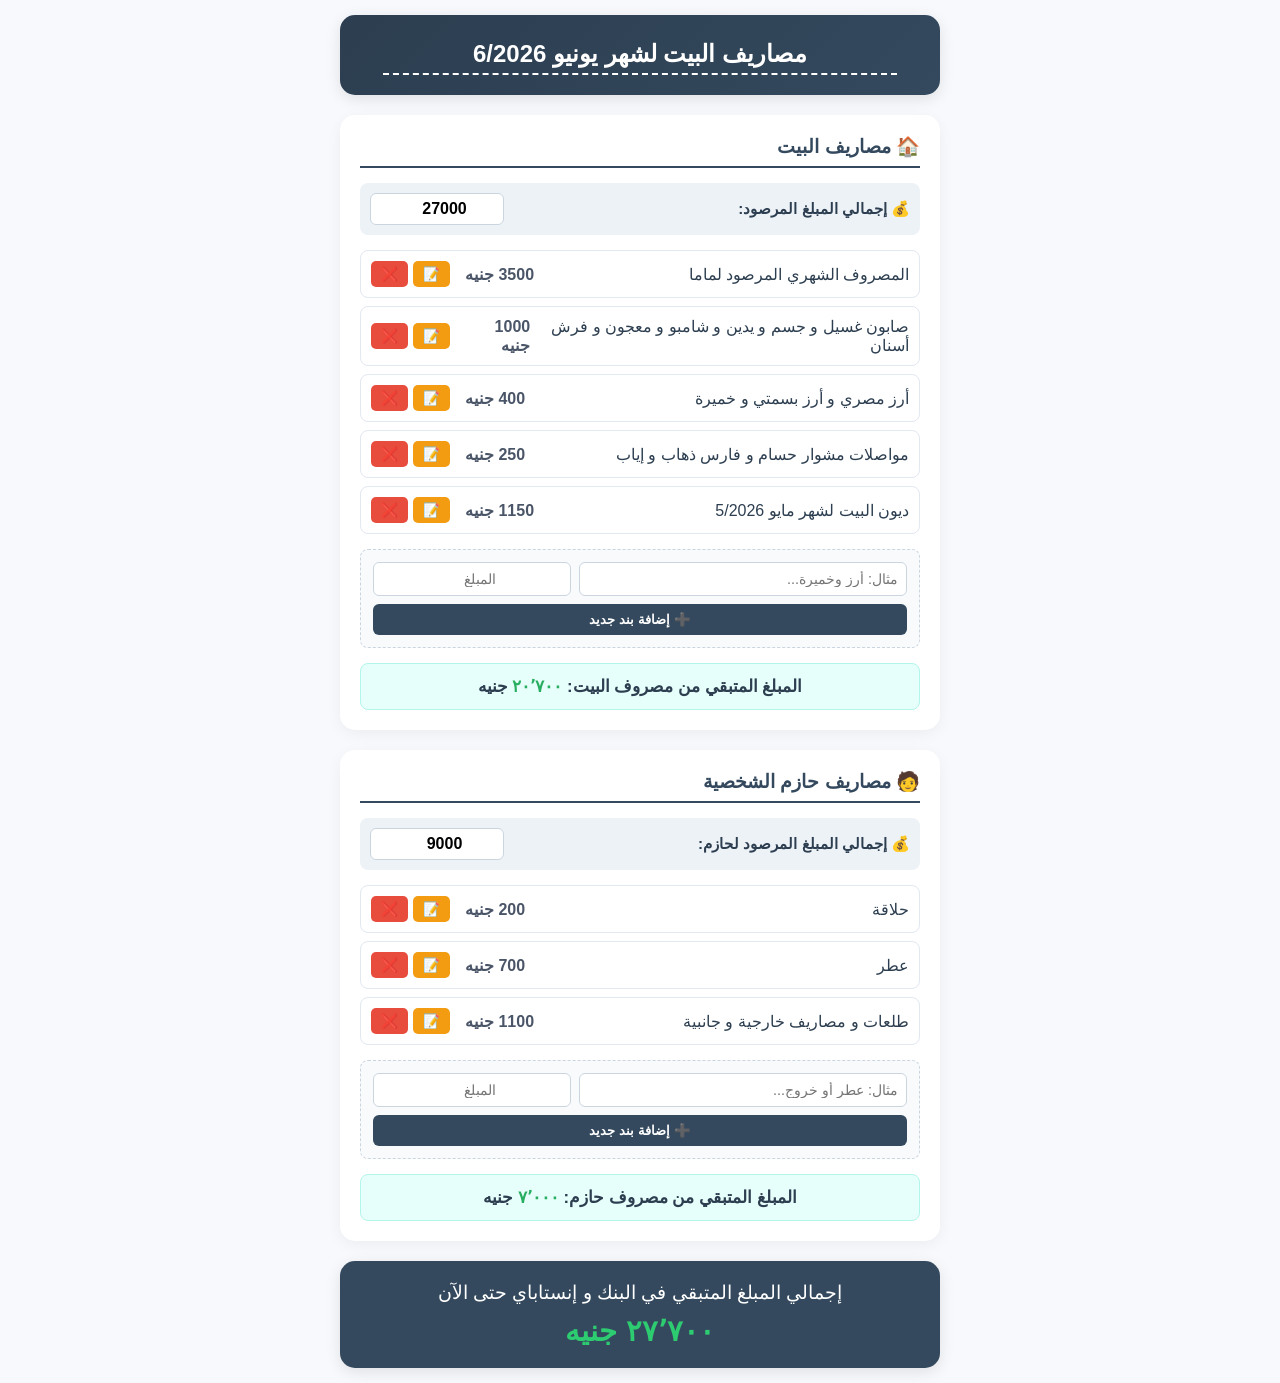
==== commit d009e587: "Refactor HTML structure and update styles" ====
--- a/index.html
+++ b/index.html
@@ -10,13 +10,13 @@
     
     <style>
         :root {
-            --bg-color: #f4f6f9;
+            --bg-color: #f7f9fc;
             --card-bg: #ffffff;
-            --text-color: #333;
-            --primary: #2c3e50;
+            --text-color: #2c3e50;
+            --primary: #34495e;
             --accent: #27ae60;
             --danger: #e74c3c;
-            --warning: #f39c12;
+            --edit-color: #f39c12;
         }
 
         body {
@@ -32,25 +32,46 @@
             margin: 0 auto;
         }
 
-        .header-area {
+        .header-section {
             text-align: center;
             margin-bottom: 20px;
-        }
-
-        .editable-title {
+            background: linear-gradient(135deg, #2c3e50, #34495e);
+            color: white;
+            padding: 20px;
+            border-radius: 15px;
+            box-shadow: 0 4px 15px rgba(0,0,0,0.1);
+        }
+
+        .header-section input {
+            background: transparent;
+            border: none;
+            border-bottom: 2px dashed #fff;
+            color: white;
             font-size: 1.5rem;
-            font-weight: bold;
-            color: var(--primary);
+            text-align: center;
+            width: 90%;
+            font-weight: bold;
+            padding: 5px;
+        }
+
+        .header-section input:focus {
+            outline: none;
+            border-bottom-style: solid;
+        }
+
+        #installBtn {
+            display: none;
+            width: 100%;
+            padding: 12px;
+            background: var(--accent);
+            color: white;
             border: none;
-            background: transparent;
-            text-align: center;
-            width: 100%;
-            margin-bottom: 5px;
-        }
-        .editable-title:focus {
-            background: #fff;
-            border-bottom: 2px dashed var(--primary);
-            outline: none;
+            border-radius: 8px;
+            font-size: 1rem;
+            font-weight: bold;
+            margin-bottom: 15px;
+            cursor: pointer;
+            box-shadow: 0 4px 10px rgba(39, 174, 96, 0.3);
         }
 
         .card {
@@ -61,110 +82,130 @@
             margin-bottom: 20px;
         }
 
-        .section-header {
-            display: flex;
-            justify-content: space-between;
-            align-items: center;
+        .section-title {
+            font-size: 1.2rem;
             border-bottom: 2px solid var(--primary);
             padding-bottom: 8px;
             margin-bottom: 15px;
-        }
-
-        .section-title {
-            font-size: 1.2rem;
-            font-weight: bold;
             color: var(--primary);
+            font-weight: bold;
         }
 
         .budget-input-group {
             display: flex;
             align-items: center;
             justify-content: space-between;
-            background: #f8f9fa;
+            margin-bottom: 15px;
+            background: #edf2f7;
             padding: 10px;
             border-radius: 8px;
-            margin-bottom: 15px;
+        }
+
+        .budget-input-group label {
+            font-weight: bold;
+            font-size: 0.95rem;
         }
 
         .budget-input-group input {
             width: 120px;
             padding: 6px;
-            border: 1px solid #ccc;
+            border: 1px solid #cbd5e0;
             border-radius: 6px;
             text-align: center;
             font-size: 1rem;
             font-weight: bold;
         }
 
-        /* جدول/قائمة المصاريف الديناميكية */
+        /* قائمة المصاريف الديناميكية */
+        .expense-list {
+            margin: 15px 0;
+        }
+
         .expense-item {
             display: flex;
             align-items: center;
             justify-content: space-between;
-            padding: 10px 0;
-            border-bottom: 1px solid #eee;
+            background: #fff;
+            border: 1px solid #e2e8f0;
+            padding: 10px;
+            border-radius: 8px;
+            margin-bottom: 8px;
+            gap: 5px;
         }
 
         .expense-details {
             flex-grow: 1;
             display: flex;
-            gap: 10px;
-        }
-
-        .expense-details input {
+            justify-content: space-between;
+            align-items: center;
+            padding-left: 10px;
+        }
+
+        .expense-name {
+            font-weight: 500;
+        }
+
+        .expense-amount {
+            font-weight: bold;
+            color: #4a5568;
+        }
+
+        .action-btns {
+            display: flex;
+            gap: 5px;
+        }
+
+        .btn-action {
             border: none;
-            background: transparent;
-            font-size: 1rem;
-            padding: 4px;
-        }
-        .expense-details input:focus {
-            background: #eef2f7;
-            outline: none;
-            border-radius: 4px;
-        }
-        .exp-desc { width: 65%; }
-        .exp-amt { width: 30%; text-align: left; font-weight: bold; color: var(--primary); }
-
-        .btn-delete {
-            background: none;
-            border: none;
-            color: var(--danger);
-            font-size: 1.2rem;
+            padding: 5px 10px;
+            border-radius: 5px;
             cursor: pointer;
-            padding: 0 10px;
-        }
+            font-size: 0.85rem;
+            color: white;
+        }
+
+        .btn-edit { background-color: var(--edit-color); }
+        .btn-delete { background-color: var(--danger); }
 
         /* نموذج إضافة مصروف جديد */
-        .add-form {
+        .add-expense-form {
+            background: #f8fafc;
+            border: 1px dashed #cbd5e0;
+            padding: 12px;
+            border-radius: 8px;
+            margin-top: 15px;
+        }
+
+        .form-row {
             display: flex;
             gap: 8px;
-            margin-top: 15px;
-            background: #f9f9f9;
-            padding: 10px;
-            border-radius: 8px;
-        }
-
-        .add-form input {
+            margin-bottom: 8px;
+        }
+
+        .form-row input {
             padding: 8px;
-            border: 1px solid #ccc;
+            border: 1px solid #cbd5e0;
             border-radius: 6px;
             font-size: 0.9rem;
         }
-        .add-form .in-desc { flex-grow: 2; }
-        .add-form .in-amt { width: 80px; text-align: center; }
-        
+
+        .form-row input[type="text"] { flex: 2; }
+        .form-row input[type="number"] { flex: 1; text-align: center; }
+
         .btn-add {
-            background: var(--accent);
+            width: 100%;
+            padding: 8px;
+            background-color: var(--primary);
             color: white;
             border: none;
             border-radius: 6px;
-            padding: 8px 15px;
+            font-weight: bold;
             cursor: pointer;
-            font-weight: bold;
         }
 
         .result-box {
-            background: #ecf0f1;
+            background: #e6fffa;
+            border: 1px solid #b2f5ea;
             padding: 12px;
             border-radius: 8px;
             margin-top: 15px;
@@ -182,6 +223,7 @@
             padding: 20px;
             border-radius: 15px;
             font-size: 1.2rem;
+            box-shadow: 0 4px 15px rgba(0,0,0,0.1);
         }
 
         .total-card span {
@@ -191,115 +233,94 @@
             margin-top: 10px;
             color: #2ecc71;
         }
-
-        #installBtn {
-            display: none;
-            width: 100%;
-            padding: 12px;
-            background: #2980b9;
-            color: white;
-            border: none;
-            border-radius: 8px;
-            font-size: 1rem;
-            font-weight: bold;
-            margin-bottom: 20px;
-            cursor: pointer;
-            box-shadow: 0 4px 6px rgba(0,0,0,0.1);
-        }
     </style>
 </head>
 <body>
 
 <div class="container">
-    <div class="header-area">
-        <!-- عنوان الشهر قابل للتعديل المباشر بالضغط عليه -->
-        <input type="text" id="month_title" class="editable-title" value="مصاريف يونيو 6/2026" onchange="saveData()">
-        <small style="color: #7f8c8d; display:block; margin-bottom:15px;">(اضغط على أي نص أو رقم لتعديله فوراً)</small>
-        <button id="installBtn">📲 تثبيت التطبيق على الهاتف للاستخدام أوفلاين</button>
+    <button id="installBtn">📲 تثبيت التطبيق على الشاشة الرئيسية</button>
+
+    <!-- اسم الشهر القابل للتعديل -->
+    <div class="header-section">
+        <input type="text" id="month_title" value="مصاريف البيت لشهر يونيو 6/2026" oninput="saveTitle()">
     </div>
 
     <!-- قسم مصاريف البيت -->
-    <div class="card">
-        <div class="section-header">
-            <span class="section-title">🏠 مصاريف البيت</span>
-        </div>
+    <div class="card" id="house-card">
+        <div class="section-title">🏠 مصاريف البيت</div>
         
         <div class="budget-input-group">
-            <label>المبلغ المرصود للبيت:</label>
-            <div>
-                <input type="number" id="house_budget" value="27000" oninput="calculateAndSave()">
-                <span>ج.م</span>
+            <label>💰 إجمالي المبلغ المرصود:</label>
+            <input type="number" id="house_budget" value="27000" oninput="calculateEverything()">
+        </div>
+
+        <!-- قائمة النفقات الديناميكية -->
+        <div class="expense-list" id="house_expenses_container"></div>
+
+        <!-- فورم إضافة مصروف للبيت -->
+        <div class="add-expense-form">
+            <div class="form-row">
+                <input type="text" id="add_house_name" placeholder="مثال: أرز وخميرة...">
+                <input type="number" id="add_house_amount" placeholder="المبلغ">
             </div>
+            <button class="btn-add" onclick="addExpense('house')">➕ إضافة بند جديد</button>
         </div>
 
-        <!-- قائمة مصاريف البيت الديناميكية -->
-        <div id="house_expenses_list"></div>
-
-        <!-- نموذج إضافة مصروف بيت جديد -->
-        <div class="add-form">
-            <input type="text" id="new_house_desc" class="in-desc" placeholder="بند جديد (مثال: لحوم)">
-            <input type="number" id="new_house_amt" class="in-amt" placeholder="المبلغ">
-            <button class="btn-add" onclick="addExpense('house')">إضافة</button>
-        </div>
-
         <div class="result-box">
-            المتبقي من مصروف البيت: <span id="house_remaining" class="highlight-green">0</span> جنيه
+            المبلغ المتبقي من مصروف البيت: <span id="house_remaining" class="highlight-green">0</span> جنيه
         </div>
     </div>
 
-    <!-- قسم مصاريف حازم -->
-    <div class="card">
-        <div class="section-header">
-            <span class="section-title">🧑 مصاريف حازم الشخصية</span>
+    <!-- قسم مصاريف حازم الشخصية -->
+    <div class="card" id="hazem-card">
+        <div class="section-title">🧑 مصاريف حازم الشخصية</div>
+
+        <div class="budget-input-group">
+            <label>💰 إجمالي المبلغ المرصود لحازم:</label>
+            <input type="number" id="hazem_budget" value="9000" oninput="calculateEverything()">
         </div>
 
-        <div class="budget-input-group">
-            <label>المبلغ المرصود لحازم:</label>
-            <div>
-                <input type="number" id="hazem_budget" value="9000" oninput="calculateAndSave()">
-                <span>ج.م</span>
+        <!-- قائمة النفقات الديناميكية -->
+        <div class="expense-list" id="hazem_expenses_container"></div>
+
+        <!-- فورم إضافة مصروف لحازم -->
+        <div class="add-expense-form">
+            <div class="form-row">
+                <input type="text" id="add_hazem_name" placeholder="مثال: عطر أو خروج...">
+                <input type="number" id="add_hazem_amount" placeholder="المبلغ">
             </div>
+            <button class="btn-add" onclick="addExpense('hazem')">➕ إضافة بند جديد</button>
         </div>
 
-        <!-- قائمة مصاريف حازم الديناميكية -->
-        <div id="hazem_expenses_list"></div>
-
-        <!-- نموذج إضافة مصروف حازم جديد -->
-        <div class="add-form">
-            <input type="text" id="new_hazem_desc" class="in-desc" placeholder="بند جديد (مثال: ملابس)">
-            <input type="number" id="new_hazem_amt" class="in-amt" placeholder="المبلغ">
-            <button class="btn-add" onclick="addExpense('hazem')">إضافة</button>
-        </div>
-
         <div class="result-box">
-            المتبقي من مصروف حازم: <span id="hazem_remaining" class="highlight-green">0</span> جنيه
+            المبلغ المتبقي من مصروف حازم: <span id="hazem_remaining" class="highlight-green">0</span> جنيه
         </div>
     </div>
 
-    <!-- الإجمالي الكلي -->
+    <!-- إجمالي البنك وإنستاباي -->
     <div class="total-card">
-        إجمالي المتبقي (البنك + إنستاباي) حتى الآن
+        إجمالي المبلغ المتبقي في البنك و إنستاباي حتى الآن
         <span id="grand_total">0 جنيه</span>
     </div>
 </div>
 
 <script>
-    // البيانات الافتراضية الأولية في حال لم يسبق حفظ بيانات
+    // البيانات الافتراضية الأولية للتطبيق (إذا كان يعمل لأول مرة)
     const defaultData = {
-        monthTitle: "مصاريف يونيو 6/2026",
+        title: "مصاريف البيت لشهر يونيو 6/2026",
         houseBudget: 27000,
         hazemBudget: 9000,
         houseExpenses: [
-            { desc: "المصروف الشهري المرصود لماما", amt: 3500 },
-            { desc: "صابون غسيل و جسم و يدين و شامبو و معجون و فرش أسنان", amt: 1000 },
-            { desc: "أرز مصري و أرز بسمتي و خميرة", amt: 400 },
-            { desc: "مواصلات مشوار حسام و فارس ذهاب و إياب", amt: 250 },
-            { desc: "ديون البيت لشهر مايو 5/2026", amt: 1150 }
+            { id: 1, name: "المصروف الشهري المرصود لماما", amount: 3500 },
+            { id: 2, name: "صابون غسيل و جسم و يدين و شامبو و معجون و فرش أسنان", amount: 1000 },
+            { id: 3, name: "أرز مصري و أرز بسمتي و خميرة", amount: 400 },
+            { id: 4, name: "مواصلات مشوار حسام و فارس ذهاب و إياب", amount: 250 },
+            { id: 5, name: "ديون البيت لشهر مايو 5/2026", amount: 1150 }
         ],
         hazemExpenses: [
-            { desc: "حلاقة", amt: 200 },
-            { desc: "عطر", amt: 700 },
-            { desc: "طلعات و مصاريف خارجية و جانبية", amt: 1100 }
+            { id: 1, name: "حلاقة", amount: 200 },
+            { id: 2, name: "عطر", amount: 700 },
+            { id: 3, name: "طلعات و مصاريف خارجية و جانبية", amount: 1100 }
         ]
     };
 
@@ -307,126 +328,161 @@
 
     // تحميل البيانات عند فتح التطبيق
     window.onload = function() {
-        const savedData = localStorage.getItem('smart_budget_pwa_data');
-        if (savedData) {
-            appData = JSON.parse(savedData);
+        const saved = localStorage.getItem('smart_budget_data');
+        if (saved) {
+            appData = JSON.parse(saved);
         } else {
             appData = defaultData;
-        }
-        initApp();
-    };
-
-    function initApp() {
-        document.getElementById('month_title').value = appData.monthTitle;
+            saveToStorage();
+        }
+        
+        // تعبئة العناوين والميزانيات المرصودة
+        document.getElementById('month_title').value = appData.title || defaultData.title;
         document.getElementById('house_budget').value = appData.houseBudget;
         document.getElementById('hazem_budget').value = appData.hazemBudget;
-        
-        renderExpenses('house');
-        renderExpenses('hazem');
-        calculateAndSave();
-    }
-
-    // بناء وعرض عناصر المصاريف داخل القائمة مع خاصية التعديل المباشر
-    function renderExpenses(type) {
-        const listContainer = document.getElementById(`${type}_expenses_list`);
-        const expensesArray = type === 'house' ? appData.houseExpenses : appData.hazemExpenses;
-        
-        listContainer.innerHTML = '';
-        
-        expensesArray.forEach((expense, index) => {
-            const itemDiv = document.createElement('div');
-            itemDiv.className = 'expense-item';
-            itemDiv.innerHTML = `
+
+        renderExpenses();
+        calculateEverything();
+    };
+
+    function saveToStorage() {
+        localStorage.setItem('smart_budget_data', JSON.stringify(appData));
+    }
+
+    function saveTitle() {
+        appData.title = document.getElementById('month_title').value;
+        saveToStorage();
+    }
+
+    // عرض القوائم بشكل ديناميكي
+    function renderExpenses() {
+        renderSection('house', appData.houseExpenses);
+        renderSection('hazem', appData.hazemExpenses);
+    }
+
+    function renderSection(type, list) {
+        const container = document.getElementById(`${type}_expenses_container`);
+        container.innerHTML = '';
+
+        list.forEach(item => {
+            const div = document.createElement('div');
+            div.className = 'expense-item';
+            div.innerHTML = `
                 <div class="expense-details">
-                    <input type="text" class="exp-desc" value="${expense.desc}" onchange="updateExpense('${type}', ${index}, 'desc', this.value)">
-                    <input type="number" class="exp-amt" value="${expense.amt}" oninput="updateExpense('${type}', ${index}, 'amt', this.value)">
+                    <span class="expense-name" id="name_text_${type}_${item.id}">${item.name}</span>
+                    <span class="expense-amount" id="amount_text_${type}_${item.id}">${item.amount} جنيه</span>
                 </div>
-                <button class="btn-delete" onclick="deleteExpense('${type}', ${index})" title="حذف">🗑️</button>
+                <div class="action-btns">
+                    <button class="btn-action btn-edit" id="btn_edit_${type}_${item.id}" onclick="editExpense('${type}', ${item.id})">📝</button>
+                    <button class="btn-action btn-delete" onclick="deleteExpense('${type}', ${item.id})">❌</button>
+                </div>
             `;
-            listContainer.appendChild(itemDiv);
+            container.appendChild(div);
         });
     }
 
-    // إضافة بند مصروف جديد
+    // إضافة مصروف جديد
     function addExpense(type) {
-        const descInput = document.getElementById(`new_${type}_desc`);
-        const amtInput = document.getElementById(`new_${type}_amt`);
-        
-        const desc = descInput.value.trim();
-        const amt = parseFloat(amtInput.value) || 0;
-        
-        if (desc === '' || amt <= 0) {
+        const nameInput = document.getElementById(`add_${type}_name`);
+        const amountInput = document.getElementById(`add_${type}_amount`);
+
+        const name = nameInput.value.trim();
+        const amount = parseFloat(amountInput.value) || 0;
+
+        if (name === '' || amount <= 0) {
             alert('الرجاء إدخال اسم البند والمبلغ بشكل صحيح.');
             return;
         }
+
+        const newList = type === 'house' ? appData.houseExpenses : appData.hazemExpenses;
+        const newId = newList.length > 0 ? Math.max(...newList.map(o => o.id)) + 1 : 1;
+
+        newList.push({ id: newId, name: name, amount: amount });
         
-        const targetArray = type === 'house' ? appData.houseExpenses : appData.hazemExpenses;
-        targetArray.push({ desc: desc, amt: amt });
-        
-        descInput.value = '';
-        amtInput.value = '';
-        
-        renderExpenses(type);
-        calculateAndSave();
-    }
-
-    // تعديل بند موجود بشكل مباشر
-    function updateExpense(type, index, field, value) {
-        const targetArray = type === 'house' ? appData.houseExpenses : appData.hazemExpenses;
-        if (field === 'amt') {
-            targetArray[index].amt = parseFloat(value) || 0;
+        nameInput.value = '';
+        amountInput.value = '';
+
+        saveToStorage();
+        renderExpenses();
+        calculateEverything();
+    }
+
+    // تعديل مصروف قديم
+    function editExpense(type, id) {
+        const list = type === 'house' ? appData.houseExpenses : appData.hazemExpenses;
+        const item = list.find(o => o.id === id);
+        const btn = document.getElementById(`btn_edit_${type}_${id}`);
+
+        if (btn.innerText === '📝') {
+            // تحويل النص لحقول إدخال للتعديل الفوري
+            const nameSpan = document.getElementById(`name_text_${type}_${id}`);
+            const amountSpan = document.getElementById(`amount_text_${type}_${id}`);
+
+            nameSpan.innerHTML = `<input type="text" id="edit_input_name_${type}_${id}" value="${item.name}" style="width:90%; padding:4px;">`;
+            amountSpan.innerHTML = `<input type="number" id="edit_input_amount_${type}_${id}" value="${item.amount}" style="width:70px; padding:4px; text-align:center;"> جنيه`;
+            
+            btn.innerText = '💾';
+            btn.style.backgroundColor = 'var(--accent)';
         } else {
-            targetArray[index].desc = value;
-        }
-        calculateAndSave();
-    }
-
-    // حذف بند مصروف
-    function deleteExpense(type, index) {
-        if(confirm("هل أنت متأكد من رغبتك في حذف هذا البند؟")) {
-            const targetArray = type === 'house' ? appData.houseExpenses : appData.hazemExpenses;
-            targetArray.splice(index, 1);
-            renderExpenses(type);
-            calculateAndSave();
-        }
-    }
-
-    // الحساب الشامل والاتصال بذاكرة الهاتف للحفظ
-    function calculateAndSave() {
-        appData.monthTitle = document.getElementById('month_title').value;
+            // حفظ التعديل الجديد
+            const newName = document.getElementById(`edit_input_name_${type}_${id}`).value.trim();
+            const newAmount = parseFloat(document.getElementById(`edit_input_amount_${type}_${id}`).value) || 0;
+
+            if (newName === '' || newAmount <= 0) {
+                alert('الرجاء إدخال بيانات صالحة.');
+                return;
+            }
+
+            item.name = newName;
+            item.amount = newAmount;
+
+            saveToStorage();
+            renderExpenses();
+            calculateEverything();
+        }
+    }
+
+    // حذف مصروف
+    function deleteExpense(type, id) {
+        if (confirm('هل أنت متأكد من حذف هذا البند؟')) {
+            if (type === 'house') {
+                appData.houseExpenses = appData.houseExpenses.filter(o => o.id !== id);
+            } else {
+                appData.hazemExpenses = appData.hazemExpenses.filter(o => o.id !== id);
+            }
+            saveToStorage();
+            renderExpenses();
+            calculateEverything();
+        }
+    }
+
+    // حساب المجاميع والتبقي
+    function calculateEverything() {
         appData.houseBudget = parseFloat(document.getElementById('house_budget').value) || 0;
         appData.hazemBudget = parseFloat(document.getElementById('hazem_budget').value) || 0;
-
-        // حساب مصاريف البيت
-        const totalHouseSpent = appData.houseExpenses.reduce((sum, item) => sum + item.amt, 0);
-        const houseRemaining = appData.houseBudget - totalHouseSpent;
+        saveToStorage();
+
+        const totalHouseExpenses = appData.houseExpenses.reduce((sum, item) => sum + item.amount, 0);
+        const houseRemaining = appData.houseBudget - totalHouseExpenses;
+
+        const totalHazemExpenses = appData.hazemExpenses.reduce((sum, item) => sum + item.amount, 0);
+        const hazemRemaining = appData.hazemBudget - totalHazemExpenses;
+
+        const grandTotal = houseRemaining + hazemRemaining;
+
         document.getElementById('house_remaining').innerText = houseRemaining.toLocaleString('ar-EG');
-
-        // حساب مصاريف حازم
-        const totalHazemSpent = appData.hazemExpenses.reduce((sum, item) => sum + item.amt, 0);
-        const hazemRemaining = appData.hazemBudget - totalHazemSpent;
         document.getElementById('hazem_remaining').innerText = hazemRemaining.toLocaleString('ar-EG');
-
-        // الإجمالي الكلي
-        const grandTotal = houseRemaining + hazemRemaining;
         document.getElementById('grand_total').innerText = grandTotal.toLocaleString('ar-EG') + " جنيه";
-
-        // الحفظ الفوري في ذاكرة التخزين المحلية الآمنة
-        localStorage.setItem('smart_budget_pwa_data', JSON.stringify(appData));
-    }
-
-    function saveData() {
-        calculateAndSave();
-    }
-
-    // تشغيل الـ Service Worker للأوفلاين
+    }
+
+    // تسجيل الـ Service Worker لتشغيل أوفلاين
     if ('serviceWorker' in navigator) {
         navigator.serviceWorker.register('sw.js')
         .then(() => console.log("Service Worker Active"))
-        .catch(err => console.log("Service Worker Error", err));
-    }
-
-    // آلية ظهور زر التثبيت كتطبيق مستقل على الأندرويد
+        .catch(err => console.log("Service Worker registration failed", err));
+    }
+
+    // آلية تثبيت التطبيق على الأندرويد كـ PWA
     let deferredPrompt;
     const installBtn = document.getElementById('installBtn');
 
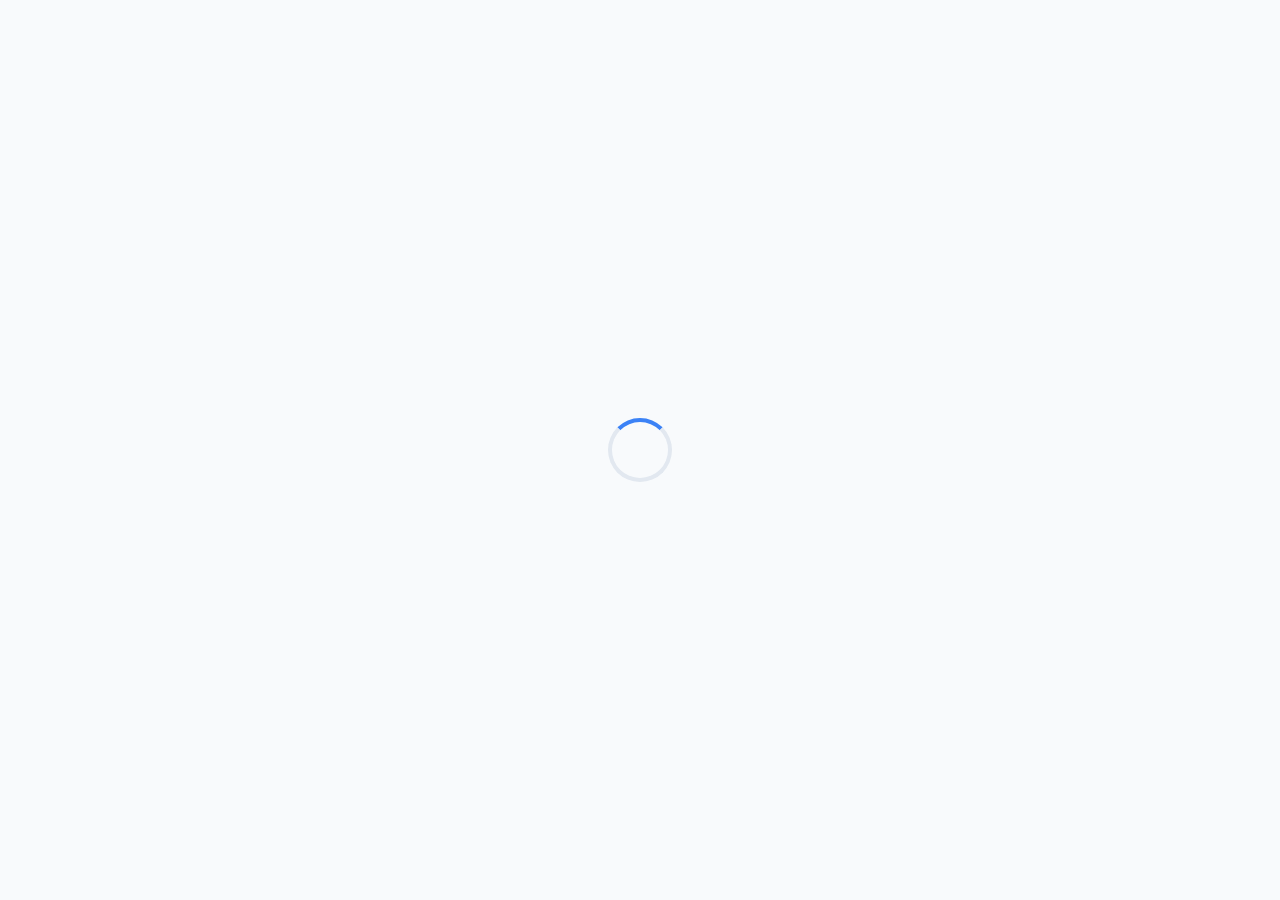
==== commit 6cd941bf: "Update HTML structure and metadata for app" ====
--- a/index.html
+++ b/index.html
@@ -2,506 +2,194 @@
 <html lang="ar" dir="rtl">
 <head>
     <meta charset="UTF-8">
-    <meta name="viewport" content="width=device-width, initial-scale=1.0">
-    <title>إدارة الميزانية الذكية</title>
+    <meta name="viewport" content="width=device-width, initial-scale=1.0, maximum-scale=1.0, user-scalable=no, viewport-fit=cover">
+    <title>المنصة المالية المتقدمة</title>
     <link rel="manifest" href="manifest.json">
-    <meta name="theme-color" content="#2c3e50">
+    <meta name="theme-color" content="#0f172a" id="theme-meta">
+    <meta name="apple-mobile-web-app-capable" content="yes">
+    <meta name="apple-mobile-web-app-status-bar-style" content="black-translucent">
     <link rel="apple-touch-icon" href="icon-192.png">
-    
-    <style>
-        :root {
-            --bg-color: #f7f9fc;
-            --card-bg: #ffffff;
-            --text-color: #2c3e50;
-            --primary: #34495e;
-            --accent: #27ae60;
-            --danger: #e74c3c;
-            --edit-color: #f39c12;
-        }
-
-        body {
-            font-family: 'Segoe UI', Tahoma, Geneva, Verdana, sans-serif;
-            background-color: var(--bg-color);
-            color: var(--text-color);
-            margin: 0;
-            padding: 15px;
-        }
-
-        .container {
-            max-width: 600px;
-            margin: 0 auto;
-        }
-
-        .header-section {
-            text-align: center;
-            margin-bottom: 20px;
-            background: linear-gradient(135deg, #2c3e50, #34495e);
-            color: white;
-            padding: 20px;
-            border-radius: 15px;
-            box-shadow: 0 4px 15px rgba(0,0,0,0.1);
-        }
-
-        .header-section input {
-            background: transparent;
-            border: none;
-            border-bottom: 2px dashed #fff;
-            color: white;
-            font-size: 1.5rem;
-            text-align: center;
-            width: 90%;
-            font-weight: bold;
-            padding: 5px;
-        }
-
-        .header-section input:focus {
-            outline: none;
-            border-bottom-style: solid;
-        }
-
-        #installBtn {
-            display: none;
-            width: 100%;
-            padding: 12px;
-            background: var(--accent);
-            color: white;
-            border: none;
-            border-radius: 8px;
-            font-size: 1rem;
-            font-weight: bold;
-            margin-bottom: 15px;
-            cursor: pointer;
-            box-shadow: 0 4px 10px rgba(39, 174, 96, 0.3);
-        }
-
-        .card {
-            background: var(--card-bg);
-            padding: 20px;
-            border-radius: 15px;
-            box-shadow: 0 4px 15px rgba(0,0,0,0.05);
-            margin-bottom: 20px;
-        }
-
-        .section-title {
-            font-size: 1.2rem;
-            border-bottom: 2px solid var(--primary);
-            padding-bottom: 8px;
-            margin-bottom: 15px;
-            color: var(--primary);
-            font-weight: bold;
-        }
-
-        .budget-input-group {
-            display: flex;
-            align-items: center;
-            justify-content: space-between;
-            margin-bottom: 15px;
-            background: #edf2f7;
-            padding: 10px;
-            border-radius: 8px;
-        }
-
-        .budget-input-group label {
-            font-weight: bold;
-            font-size: 0.95rem;
-        }
-
-        .budget-input-group input {
-            width: 120px;
-            padding: 6px;
-            border: 1px solid #cbd5e0;
-            border-radius: 6px;
-            text-align: center;
-            font-size: 1rem;
-            font-weight: bold;
-        }
-
-        /* قائمة المصاريف الديناميكية */
-        .expense-list {
-            margin: 15px 0;
-        }
-
-        .expense-item {
-            display: flex;
-            align-items: center;
-            justify-content: space-between;
-            background: #fff;
-            border: 1px solid #e2e8f0;
-            padding: 10px;
-            border-radius: 8px;
-            margin-bottom: 8px;
-            gap: 5px;
-        }
-
-        .expense-details {
-            flex-grow: 1;
-            display: flex;
-            justify-content: space-between;
-            align-items: center;
-            padding-left: 10px;
-        }
-
-        .expense-name {
-            font-weight: 500;
-        }
-
-        .expense-amount {
-            font-weight: bold;
-            color: #4a5568;
-        }
-
-        .action-btns {
-            display: flex;
-            gap: 5px;
-        }
-
-        .btn-action {
-            border: none;
-            padding: 5px 10px;
-            border-radius: 5px;
-            cursor: pointer;
-            font-size: 0.85rem;
-            color: white;
-        }
-
-        .btn-edit { background-color: var(--edit-color); }
-        .btn-delete { background-color: var(--danger); }
-
-        /* نموذج إضافة مصروف جديد */
-        .add-expense-form {
-            background: #f8fafc;
-            border: 1px dashed #cbd5e0;
-            padding: 12px;
-            border-radius: 8px;
-            margin-top: 15px;
-        }
-
-        .form-row {
-            display: flex;
-            gap: 8px;
-            margin-bottom: 8px;
-        }
-
-        .form-row input {
-            padding: 8px;
-            border: 1px solid #cbd5e0;
-            border-radius: 6px;
-            font-size: 0.9rem;
-        }
-
-        .form-row input[type="text"] { flex: 2; }
-        .form-row input[type="number"] { flex: 1; text-align: center; }
-
-        .btn-add {
-            width: 100%;
-            padding: 8px;
-            background-color: var(--primary);
-            color: white;
-            border: none;
-            border-radius: 6px;
-            font-weight: bold;
-            cursor: pointer;
-        }
-
-        .result-box {
-            background: #e6fffa;
-            border: 1px solid #b2f5ea;
-            padding: 12px;
-            border-radius: 8px;
-            margin-top: 15px;
-            font-weight: bold;
-            text-align: center;
-            font-size: 1.05rem;
-        }
-
-        .highlight-green { color: var(--accent); }
-
-        .total-card {
-            background: var(--primary);
-            color: white;
-            text-align: center;
-            padding: 20px;
-            border-radius: 15px;
-            font-size: 1.2rem;
-            box-shadow: 0 4px 15px rgba(0,0,0,0.1);
-        }
-
-        .total-card span {
-            display: block;
-            font-size: 1.8rem;
-            font-weight: bold;
-            margin-top: 10px;
-            color: #2ecc71;
-        }
-    </style>
+    <link rel="stylesheet" href="styles.css">
 </head>
 <body>
 
-<div class="container">
-    <button id="installBtn">📲 تثبيت التطبيق على الشاشة الرئيسية</button>
-
-    <!-- اسم الشهر القابل للتعديل -->
-    <div class="header-section">
-        <input type="text" id="month_title" value="مصاريف البيت لشهر يونيو 6/2026" oninput="saveTitle()">
+    <div id="app-loader" class="app-loader">
+        <div class="loader-shimmer"></div>
     </div>
 
-    <!-- قسم مصاريف البيت -->
-    <div class="card" id="house-card">
-        <div class="section-title">🏠 مصاريف البيت</div>
+    <div class="app-container">
         
-        <div class="budget-input-group">
-            <label>💰 إجمالي المبلغ المرصود:</label>
-            <input type="number" id="house_budget" value="27000" oninput="calculateEverything()">
-        </div>
+        <header class="app-header">
+            <div class="header-main">
+                <div class="meta-info">
+                    <h1 id="display-month-name" class="editable-text" data-placeholder="اسم الشهر...">يونيو 2026</h1>
+                    <p id="display-month-desc" class="editable-text-desc" data-placeholder="اضغط لإضافة وصف للميزانية...">مصاريف وميزانية الشهر الحالية</p>
+                </div>
+                <div class="header-actions">
+                    <button id="theme-toggle" class="btn-icon" aria-label="تبديل الوضع الليلي">🌙</button>
+                    <button id="settings-toggle" class="btn-icon" aria-label="الإعدادات">⚙️</button>
+                </div>
+            </div>
+            
+            <div class="dashboard-card">
+                <div class="total-balance-wrapper">
+                    <span class="label">إجمالي المتبقي (البنك وإنستاباي)</span>
+                    <span id="grand-total" class="amount">0.00 ج.م</span>
+                </div>
+                <div class="dashboard-metrics">
+                    <div class="metric-box">
+                        <span class="m-label">معدل الحرق اليومي</span>
+                        <span id="burn-rate" class="m-value">0.00 ج.م</span>
+                    </div>
+                    <div class="metric-box">
+                        <span class="m-label">صلاحية الرصيد المتوقعة</span>
+                        <span id="forecast-day" class="m-value">--</span>
+                    </div>
+                </div>
+            </div>
+        </header>
 
-        <!-- قائمة النفقات الديناميكية -->
-        <div class="expense-list" id="house_expenses_container"></div>
+        <nav class="tab-switcher" role="tablist">
+            <button class="tab-btn active" data-tab="personal" role="tab" aria-selected="true">المصروفات الشخصية</button>
+            <button class="tab-btn" data-tab="family" role="tab" aria-selected="false">مصروفات المنزل والعائلة</button>
+        </nav>
 
-        <!-- فورم إضافة مصروف للبيت -->
-        <div class="add-expense-form">
-            <div class="form-row">
-                <input type="text" id="add_house_name" placeholder="مثال: أرز وخميرة...">
-                <input type="number" id="add_house_amount" placeholder="المبلغ">
+        <main class="main-content">
+            
+            <section class="controls-section">
+                <div class="search-box-wrapper">
+                    <input type="text" id="search-input" placeholder="ابحث عن معاملة أو ملاحظة...">
+                </div>
+                <div class="filter-chips" id="category-filters">
+                    <button class="chip active" data-category="all">الكل</button>
+                    </div>
+            </section>
+
+            <section class="analytics-section card">
+                <h3>توزيع المصروفات</h3>
+                <div class="chart-container">
+                    <div id="svg-chart-wrapper" class="svg-chart-wrapper"></div>
+                    <div id="chart-legend" class="chart-legend"></div>
+                </div>
+            </section>
+
+            <section class="transactions-section">
+                <div class="section-header">
+                    <h3>سجل المعاملات</h3>
+                    <button id="btn-open-add-modal" class="btn-primary-sm">+ إضافة معاملة</button>
+                </div>
+                
+                <div id="empty-state" class="empty-state hidden">
+                    <div class="empty-icon">📊</div>
+                    <p>لا توجد معاملات مسجلة في هذا القسم حتى الآن.</p>
+                </div>
+
+                <div id="transactions-list" class="transactions-list">
+                    </div>
+            </section>
+        </main>
+    </div>
+
+    <div id="settings-panel" class="slide-over" aria-hidden="true">
+        <div class="slide-over-overlay" data-close="settings"></div>
+        <div class="slide-over-content">
+            <div class="slide-over-header">
+                <h2>إعدادات النظام والتحكم</h2>
+                <button class="btn-close" data-close="settings">✕</button>
             </div>
-            <button class="btn-add" onclick="addExpense('house')">➕ إضافة بند جديد</button>
-        </div>
+            <div class="slide-over-body">
+                <div class="config-card">
+                    <h3>🛠️ مقسم الدخل والكتل المالية</h3>
+                    <div class="form-group">
+                        <label>مجموع مصادر الدخل (ج.م)</label>
+                        <input type="number" id="income-splitter-total" value="36000" min="0">
+                    </div>
+                    <div class="form-group">
+                        <label>نسبة تخصيص مصروفات المنزل والعائلة: <span id="family-pct-label">75%</span></label>
+                        <input type="range" id="income-splitter-range" min="0" max="100" value="75">
+                    </div>
+                    <div class="allocation-results">
+                        <div class="alloc-box">
+                            <span>كتلة المنزل (المستهدفة)</span>
+                            <strong id="alloc-family-val">27,000 ج.م</strong>
+                        </div>
+                        <div class="alloc-box">
+                            <span>الكتلة الشخصية (المستهدفة)</span>
+                            <strong id="alloc-personal-val">9,000 ج.م</strong>
+                        </div>
+                    </div>
+                    <button id="btn-apply-allocation" class="btn-secondary">اعتماد وتحديث كتل الميزانية الرصودة</button>
+                </div>
 
-        <div class="result-box">
-            المبلغ المتبقي من مصروف البيت: <span id="house_remaining" class="highlight-green">0</span> جنيه
+                <div class="config-card app-installation-card">
+                    <h3>📱 تثبيت التطبيق على الهاتف</h3>
+                    <button id="pwa-install-btn" class="btn-accent" style="display: none;">تثبيت التطبيق كـ PWA</button>
+                    <div id="ios-instructions" class="ios-instructions" style="display: none;">
+                        <p>💡 لمستخدمي آيفون Safari: اضغط على زر <strong>مشاركة (Share)</strong> ثم اختر <strong>إضافة إلى الشاشة الرئيسية (Add to Home Screen)</strong> للحصول على كامل الميزات أوفلاين.</p>
+                    </div>
+                </div>
+
+                <div class="config-card">
+                    <h3>📤 أدوات التصدير الإدارية</h3>
+                    <button id="btn-export-statement" class="btn-outline">تصدير كشف حساب مالي رسمي (PDF)</button>
+                </div>
+            </div>
         </div>
     </div>
 
-    <!-- قسم مصاريف حازم الشخصية -->
-    <div class="card" id="hazem-card">
-        <div class="section-title">🧑 مصاريف حازم الشخصية</div>
+    <div id="transaction-modal" class="modal" aria-hidden="true">
+        <div class="modal-overlay" data-close="transaction"></div>
+        <div class="modal-wrapper">
+            <div class="modal-header">
+                <h2 id="modal-title">إضافة معاملة جديدة</h2>
+                <button class="btn-close" data-close="transaction">✕</button>
+            </div>
+            <form id="transaction-form" class="modal-body" onsubmit="return false;">
+                <input type="hidden" id="tx-id">
+                
+                <div class="form-group">
+                    <label for="tx-amount">المبلغ (ج.م) *</label>
+                    <input type="number" id="tx-amount" step="0.01" required placeholder="0.00">
+                </div>
 
-        <div class="budget-input-group">
-            <label>💰 إجمالي المبلغ المرصود لحازم:</label>
-            <input type="number" id="hazem_budget" value="9000" oninput="calculateEverything()">
-        </div>
+                <div class="form-group">
+                    <label for="tx-category">الفئة / التصنيف *</label>
+                    <select id="tx-category" required>
+                        </select>
+                </div>
 
-        <!-- قائمة النفقات الديناميكية -->
-        <div class="expense-list" id="hazem_expenses_container"></div>
+                <div class="form-group">
+                    <label for="tx-notes">البيان / الملاحظات *</label>
+                    <input type="text" id="tx-notes" required placeholder="مثال: صابون غسيل، عطر، حلاقة...">
+                </div>
 
-        <!-- فورم إضافة مصروف لحازم -->
-        <div class="add-expense-form">
-            <div class="form-row">
-                <input type="text" id="add_hazem_name" placeholder="مثال: عطر أو خروج...">
-                <input type="number" id="add_hazem_amount" placeholder="المبلغ">
-            </div>
-            <button class="btn-add" onclick="addExpense('hazem')">➕ إضافة بند جديد</button>
-        </div>
+                <div class="form-group checkbox-group">
+                    <input type="checkbox" id="tx-recurring">
+                    <label for="tx-recurring">معاملة دورية متكررة شهرية تلقائياً</label>
+                </div>
 
-        <div class="result-box">
-            المبلغ المتبقي من مصروف حازم: <span id="hazem_remaining" class="highlight-green">0</span> جنيه
+                <div class="modal-actions">
+                    <button type="button" class="btn-link" data-close="transaction">إلغاء</button>
+                    <button type="submit" id="btn-submit-tx" class="btn-primary">حفظ المعاملة</button>
+                </div>
+            </form>
         </div>
     </div>
 
-    <!-- إجمالي البنك وإنستاباي -->
-    <div class="total-card">
-        إجمالي المبلغ المتبقي في البنك و إنستاباي حتى الآن
-        <span id="grand_total">0 جنيه</span>
-    </div>
-</div>
+    <div id="toast-container" class="toast-container"></div>
 
-<script>
-    // البيانات الافتراضية الأولية للتطبيق (إذا كان يعمل لأول مرة)
-    const defaultData = {
-        title: "مصاريف البيت لشهر يونيو 6/2026",
-        houseBudget: 27000,
-        hazemBudget: 9000,
-        houseExpenses: [
-            { id: 1, name: "المصروف الشهري المرصود لماما", amount: 3500 },
-            { id: 2, name: "صابون غسيل و جسم و يدين و شامبو و معجون و فرش أسنان", amount: 1000 },
-            { id: 3, name: "أرز مصري و أرز بسمتي و خميرة", amount: 400 },
-            { id: 4, name: "مواصلات مشوار حسام و فارس ذهاب و إياب", amount: 250 },
-            { id: 5, name: "ديون البيت لشهر مايو 5/2026", amount: 1150 }
-        ],
-        hazemExpenses: [
-            { id: 1, name: "حلاقة", amount: 200 },
-            { id: 2, name: "عطر", amount: 700 },
-            { id: 3, name: "طلعات و مصاريف خارجية و جانبية", amount: 1100 }
-        ]
-    };
+    <div id="print-statement-template" class="print-only"></div>
 
-    let appData = {};
+    <footer class="developer-attribution-footer">
+        <div class="footer-content">
+            <span>Built by <a href="https://hazemkhmadi.framer.ai" target="_blank" rel="noopener">Hazem K H Madi</a> - Senior Product Designer</span>
+            <div class="footer-links">
+                <a href="https://www.linkedin.com/in/hazem-k-h-madi" target="_blank" rel="noopener">LinkedIn</a> •
+                <a href="https://drive.google.com/file/d/1C7BT9_FOkAysydVqegpxGoWfrv-A7SVR/view?usp=drivesdk" target="_blank" rel="noopener">Credentials</a>
+            </div>
+        </div>
+    </footer>
 
-    // تحميل البيانات عند فتح التطبيق
-    window.onload = function() {
-        const saved = localStorage.getItem('smart_budget_data');
-        if (saved) {
-            appData = JSON.parse(saved);
-        } else {
-            appData = defaultData;
-            saveToStorage();
-        }
-        
-        // تعبئة العناوين والميزانيات المرصودة
-        document.getElementById('month_title').value = appData.title || defaultData.title;
-        document.getElementById('house_budget').value = appData.houseBudget;
-        document.getElementById('hazem_budget').value = appData.hazemBudget;
-
-        renderExpenses();
-        calculateEverything();
-    };
-
-    function saveToStorage() {
-        localStorage.setItem('smart_budget_data', JSON.stringify(appData));
-    }
-
-    function saveTitle() {
-        appData.title = document.getElementById('month_title').value;
-        saveToStorage();
-    }
-
-    // عرض القوائم بشكل ديناميكي
-    function renderExpenses() {
-        renderSection('house', appData.houseExpenses);
-        renderSection('hazem', appData.hazemExpenses);
-    }
-
-    function renderSection(type, list) {
-        const container = document.getElementById(`${type}_expenses_container`);
-        container.innerHTML = '';
-
-        list.forEach(item => {
-            const div = document.createElement('div');
-            div.className = 'expense-item';
-            div.innerHTML = `
-                <div class="expense-details">
-                    <span class="expense-name" id="name_text_${type}_${item.id}">${item.name}</span>
-                    <span class="expense-amount" id="amount_text_${type}_${item.id}">${item.amount} جنيه</span>
-                </div>
-                <div class="action-btns">
-                    <button class="btn-action btn-edit" id="btn_edit_${type}_${item.id}" onclick="editExpense('${type}', ${item.id})">📝</button>
-                    <button class="btn-action btn-delete" onclick="deleteExpense('${type}', ${item.id})">❌</button>
-                </div>
-            `;
-            container.appendChild(div);
-        });
-    }
-
-    // إضافة مصروف جديد
-    function addExpense(type) {
-        const nameInput = document.getElementById(`add_${type}_name`);
-        const amountInput = document.getElementById(`add_${type}_amount`);
-
-        const name = nameInput.value.trim();
-        const amount = parseFloat(amountInput.value) || 0;
-
-        if (name === '' || amount <= 0) {
-            alert('الرجاء إدخال اسم البند والمبلغ بشكل صحيح.');
-            return;
-        }
-
-        const newList = type === 'house' ? appData.houseExpenses : appData.hazemExpenses;
-        const newId = newList.length > 0 ? Math.max(...newList.map(o => o.id)) + 1 : 1;
-
-        newList.push({ id: newId, name: name, amount: amount });
-        
-        nameInput.value = '';
-        amountInput.value = '';
-
-        saveToStorage();
-        renderExpenses();
-        calculateEverything();
-    }
-
-    // تعديل مصروف قديم
-    function editExpense(type, id) {
-        const list = type === 'house' ? appData.houseExpenses : appData.hazemExpenses;
-        const item = list.find(o => o.id === id);
-        const btn = document.getElementById(`btn_edit_${type}_${id}`);
-
-        if (btn.innerText === '📝') {
-            // تحويل النص لحقول إدخال للتعديل الفوري
-            const nameSpan = document.getElementById(`name_text_${type}_${id}`);
-            const amountSpan = document.getElementById(`amount_text_${type}_${id}`);
-
-            nameSpan.innerHTML = `<input type="text" id="edit_input_name_${type}_${id}" value="${item.name}" style="width:90%; padding:4px;">`;
-            amountSpan.innerHTML = `<input type="number" id="edit_input_amount_${type}_${id}" value="${item.amount}" style="width:70px; padding:4px; text-align:center;"> جنيه`;
-            
-            btn.innerText = '💾';
-            btn.style.backgroundColor = 'var(--accent)';
-        } else {
-            // حفظ التعديل الجديد
-            const newName = document.getElementById(`edit_input_name_${type}_${id}`).value.trim();
-            const newAmount = parseFloat(document.getElementById(`edit_input_amount_${type}_${id}`).value) || 0;
-
-            if (newName === '' || newAmount <= 0) {
-                alert('الرجاء إدخال بيانات صالحة.');
-                return;
-            }
-
-            item.name = newName;
-            item.amount = newAmount;
-
-            saveToStorage();
-            renderExpenses();
-            calculateEverything();
-        }
-    }
-
-    // حذف مصروف
-    function deleteExpense(type, id) {
-        if (confirm('هل أنت متأكد من حذف هذا البند؟')) {
-            if (type === 'house') {
-                appData.houseExpenses = appData.houseExpenses.filter(o => o.id !== id);
-            } else {
-                appData.hazemExpenses = appData.hazemExpenses.filter(o => o.id !== id);
-            }
-            saveToStorage();
-            renderExpenses();
-            calculateEverything();
-        }
-    }
-
-    // حساب المجاميع والتبقي
-    function calculateEverything() {
-        appData.houseBudget = parseFloat(document.getElementById('house_budget').value) || 0;
-        appData.hazemBudget = parseFloat(document.getElementById('hazem_budget').value) || 0;
-        saveToStorage();
-
-        const totalHouseExpenses = appData.houseExpenses.reduce((sum, item) => sum + item.amount, 0);
-        const houseRemaining = appData.houseBudget - totalHouseExpenses;
-
-        const totalHazemExpenses = appData.hazemExpenses.reduce((sum, item) => sum + item.amount, 0);
-        const hazemRemaining = appData.hazemBudget - totalHazemExpenses;
-
-        const grandTotal = houseRemaining + hazemRemaining;
-
-        document.getElementById('house_remaining').innerText = houseRemaining.toLocaleString('ar-EG');
-        document.getElementById('hazem_remaining').innerText = hazemRemaining.toLocaleString('ar-EG');
-        document.getElementById('grand_total').innerText = grandTotal.toLocaleString('ar-EG') + " جنيه";
-    }
-
-    // تسجيل الـ Service Worker لتشغيل أوفلاين
-    if ('serviceWorker' in navigator) {
-        navigator.serviceWorker.register('sw.js')
-        .then(() => console.log("Service Worker Active"))
-        .catch(err => console.log("Service Worker registration failed", err));
-    }
-
-    // آلية تثبيت التطبيق على الأندرويد كـ PWA
-    let deferredPrompt;
-    const installBtn = document.getElementById('installBtn');
-
-    window.addEventListener('beforeinstallprompt', (e) => {
-        e.preventDefault();
-        deferredPrompt = e;
-        installBtn.style.display = 'block';
-    });
-
-    installBtn.addEventListener('click', async () => {
-        if (deferredPrompt) {
-            deferredPrompt.prompt();
-            const { outcome } = await deferredPrompt.userChoice;
-            if (outcome === 'accepted') {
-                installBtn.style.display = 'none';
-            }
-            deferredPrompt = null;
-        }
-    });
-</script>
+    <script src="app.js"></script>
 </body>
 </html>
--- a/styles.css
+++ b/styles.css
@@ -0,0 +1,495 @@
+/* متوافق مع معايير WCAG AA ومصمم ليدعم حركات 120 إطار بالثانية */
+:root {
+    --space-2: 4px;
+    --space-4: 8px;
+    --space-8: 16px;
+    --space-12: 24px;
+    --space-16: 32px;
+
+    /* درجات وضع الإضاءة الافتراضي */
+    --bg-app: #f8fafc;
+    --bg-surface: #ffffff;
+    --bg-surface-flat: #f1f5f9;
+    --text-main: #0f172a;
+    --text-muted: #64748b;
+    --border-color: #e2e8f0;
+    
+    --primary: #0f172a;
+    --primary-light: #1e293b;
+    --success: #10b981;
+    --success-bg: #ecfdf5;
+    --danger: #ef4444;
+    --danger-bg: #fef2f2;
+    --warning: #f59e0b;
+    --warning-bg: #fef3c7;
+    --accent: #3b82f6;
+
+    --shadow-sm: 0 1px 2px 0 rgba(0, 0, 0, 0.05);
+    --shadow-md: 0 4px 6px -1px rgba(0, 0, 0, 0.05), 0 2px 4px -1px rgba(0, 0, 0, 0.03);
+    --shadow-lg: 0 20px 25px -5px rgba(0, 0, 0, 0.05), 0 10px 10px -5px rgba(0, 0, 0, 0.02);
+    --spring-transition: all 0.5s cubic-bezier(0.34, 1.56, 0.64, 1);
+    --linear-smooth: all 0.2s linear;
+}
+
+[data-theme="dark"] {
+    --bg-app: #020617;
+    --bg-surface: #0f172a;
+    --bg-surface-flat: #1e293b;
+    --text-main: #f8fafc;
+    --text-muted: #94a3b8;
+    --border-color: #334155;
+    
+    --primary: #f8fafc;
+    --primary-light: #cbd5e1;
+    --success: #10b981;
+    --success-bg: rgba(16, 185, 129, 0.1);
+    --danger: #f87171;
+    --danger-bg: rgba(248, 113, 113, 0.1);
+    --warning: #fbbf24;
+    --warning-bg: rgba(251, 191, 36, 0.1);
+    
+    --shadow-sm: 0 1px 2px 0 rgba(0, 0, 0, 0.5);
+    --shadow-md: 0 4px 6px -1px rgba(0, 0, 0, 0.3);
+    --shadow-lg: 0 20px 25px -5px rgba(0, 0, 0, 0.4);
+}
+
+* {
+    box-sizing: border-box;
+    margin: 0;
+    padding: 0;
+    -webkit-tap-highlight-color: transparent;
+}
+
+body {
+    font-family: system-ui, -apple-system, BlinkMacSystemFont, "Segoe UI", Roboto, Oxygen, Ubuntu, Cantarell, sans-serif;
+    background-color: var(--bg-app);
+    color: var(--text-main);
+    line-height: 1.5;
+    overflow-x: hidden;
+    padding-bottom: 70px;
+}
+
+/* شاشة التحميل اللامعة */
+.app-loader {
+    position: fixed;
+    inset: 0;
+    background: var(--bg-app);
+    z-index: 9999;
+    display: flex;
+    align-items: center;
+    justify-content: center;
+    transition: opacity 0.4s ease;
+}
+.loader-shimmer {
+    width: 64px;
+    height: 64px;
+    border-radius: 50%;
+    border: 4px solid var(--border-color);
+    border-top-color: var(--accent);
+    animation: spin 0.8s infinite linear;
+}
+@keyframes spin { to { transform: rotate(360deg); } }
+
+.app-container {
+    max-width: 640px;
+    margin: 0 auto;
+    padding: var(--space-8);
+}
+
+/* الهيدر والمؤشرات المتقدمة */
+.app-header {
+    margin-bottom: var(--space-12);
+}
+.header-main {
+    display: flex;
+    justify-content: space-between;
+    align-items: flex-start;
+    margin-bottom: var(--space-8);
+}
+.editable-text {
+    font-size: 1.5rem;
+    font-weight: 800;
+    cursor: pointer;
+    border-radius: var(--space-2);
+    padding: 2px 4px;
+}
+.editable-text:hover, .editable-text-desc:hover {
+    background: var(--bg-surface-flat);
+}
+.editable-text-desc {
+    font-size: 0.875rem;
+    color: var(--text-muted);
+    cursor: pointer;
+    margin-top: 2px;
+}
+
+.header-actions {
+    display: flex;
+    gap: var(--space-4);
+}
+.btn-icon {
+    background: var(--bg-surface);
+    border: 1px solid var(--border-color);
+    width: 40px;
+    height: 40px;
+    border-radius: 50%;
+    cursor: pointer;
+    display: flex;
+    align-items: center;
+    justify-content: center;
+    font-size: 1.1rem;
+    box-shadow: var(--shadow-sm);
+    transition: var(--linear-smooth);
+}
+.btn-icon:active { transform: scale(0.92); }
+
+/* بطاقة المحفظة التنازلية الديناميكية */
+.dashboard-card {
+    background: var(--bg-surface);
+    border: 1px solid var(--border-color);
+    border-radius: var(--space-12);
+    padding: var(--space-12);
+    box-shadow: var(--shadow-lg);
+}
+.total-balance-wrapper {
+    display: flex;
+    flex-direction: column;
+    align-items: center;
+    text-align: center;
+    margin-bottom: var(--space-8);
+}
+.total-balance-wrapper .label {
+    font-size: 0.85rem;
+    color: var(--text-muted);
+    font-weight: 600;
+}
+.total-balance-wrapper .amount {
+    font-size: 2.2rem;
+    font-weight: 900;
+    letter-spacing: -1px;
+    color: var(--text-main);
+    transition: color 0.3s ease;
+}
+.dashboard-metrics {
+    display: grid;
+    grid-template-columns: 1fr 1fr;
+    gap: var(--space-4);
+    border-top: 1px solid var(--border-color);
+    padding-top: var(--space-8);
+}
+.metric-box {
+    text-align: center;
+}
+.metric-box .m-label {
+    display: block;
+    font-size: 0.75rem;
+    color: var(--text-muted);
+}
+.metric-box .m-value {
+    font-size: 1rem;
+    font-weight: 700;
+}
+
+/* المبدل السريع للأقسام (Tabs) */
+.tab-switcher {
+    display: flex;
+    background: var(--bg-surface-flat);
+    padding: var(--space-2);
+    border-radius: var(--space-8);
+    margin-bottom: var(--space-8);
+    border: 1px solid var(--border-color);
+}
+.tab-btn {
+    flex: 1;
+    background: transparent;
+    border: none;
+    padding: var(--space-4) 0;
+    font-weight: 700;
+    font-size: 0.95rem;
+    color: var(--text-muted);
+    cursor: pointer;
+    border-radius: calc(var(--space-8) - var(--space-2));
+    transition: var(--linear-smooth);
+}
+.tab-btn.active {
+    background: var(--bg-surface);
+    color: var(--text-main);
+    box-shadow: var(--shadow-sm);
+}
+
+/* أدوات التصفية المتقدمة والسجلات */
+.controls-section {
+    margin-bottom: var(--space-8);
+}
+#search-input {
+    width: 100%;
+    padding: var(--space-4) var(--space-8);
+    border-radius: var(--space-8);
+    border: 1px solid var(--border-color);
+    background: var(--bg-surface);
+    color: var(--text-main);
+    font-size: 0.95rem;
+    outline: none;
+}
+#search-input:focus { border-color: var(--accent); }
+.filter-chips {
+    display: flex;
+    gap: var(--space-2);
+    overflow-x: auto;
+    padding: var(--space-4) 0;
+    scrollbar-width: none;
+}
+.filter-chips::-webkit-scrollbar { display: none; }
+.chip {
+    white-space: nowrap;
+    padding: var(--space-2) var(--space-4);
+    border-radius: 20px;
+    border: 1px solid var(--border-color);
+    background: var(--bg-surface);
+    color: var(--text-muted);
+    font-size: 0.8rem;
+    font-weight: 600;
+    cursor: pointer;
+}
+.chip.active {
+    background: var(--primary);
+    color: var(--bg-surface);
+    border-color: var(--primary);
+}
+
+/* سجل المعاملات وهياكل السحب (Swipe Rows) */
+.card {
+    background: var(--bg-surface);
+    border: 1px solid var(--border-color);
+    border-radius: var(--space-12);
+    padding: var(--space-8);
+    margin-bottom: var(--space-8);
+}
+.section-header {
+    display: flex;
+    justify-content: space-between;
+    align-items: center;
+    margin-bottom: var(--space-4);
+}
+.btn-primary-sm {
+    background: var(--accent);
+    color: white;
+    border: none;
+    padding: var(--space-2) var(--space-4);
+    border-radius: var(--space-4);
+    font-weight: 700;
+    font-size: 0.85rem;
+    cursor: pointer;
+}
+.transactions-list {
+    display: flex;
+    flex-direction: column;
+    gap: var(--space-2);
+}
+.tx-row-wrapper {
+    position: relative;
+    overflow: hidden;
+    border-radius: var(--space-4);
+    background: var(--danger); /* خلفية السحب السريع للحذف */
+}
+.tx-swipe-action-left {
+    position: absolute;
+    left: 0;
+    top: 0;
+    bottom: 0;
+    width: 80px;
+    display: flex;
+    align-items: center;
+    justify-content: center;
+    color: white;
+    font-weight: 700;
+    font-size: 0.9rem;
+}
+.tx-row {
+    background: var(--bg-surface);
+    border: 1px solid var(--border-color);
+    padding: var(--space-4);
+    display: flex;
+    justify-content: space-between;
+    align-items: center;
+    position: relative;
+    z-index: 2;
+    transition: transform 0.1s linear;
+    cursor: pointer;
+    border-radius: var(--space-4);
+}
+.tx-info { display: flex; flex-direction: column; }
+.tx-meta { font-size: 0.95rem; font-weight: 700; }
+.tx-subtext { font-size: 0.75rem; color: var(--text-muted); display: flex; gap: var(--space-2); }
+.tx-amount-display { font-weight: 800; font-size: 1.05rem; }
+
+.recurring-badge {
+    background: var(--warning-bg);
+    color: var(--warning);
+    padding: 0 4px;
+    border-radius: 4px;
+    font-size: 0.7rem;
+}
+
+/* الرسوم المخططة SVG دون إثقال للمكتبات الخارجية */
+.chart-container {
+    display: flex;
+    align-items: center;
+    gap: var(--space-8);
+    margin-top: var(--space-4);
+}
+.svg-chart-wrapper { width: 100px; height: 100px; }
+.chart-legend {
+    display: flex;
+    flex-direction: column;
+    gap: var(--space-2);
+    flex: 1;
+}
+.legend-item { display: flex; align-items: center; gap: 6px; font-size: 0.8rem; font-weight: 600; }
+.legend-dot { width: 10px; height: 10px; border-radius: 50%; }
+
+/* القوائم المنبثقة والمودال المرن فيزيائياً */
+.modal, .slide-over {
+    position: fixed;
+    inset: 0;
+    z-index: 1000;
+    display: flex;
+    align-items: flex-end;
+    justify-content: center;
+    visibility: hidden;
+    opacity: 0;
+    transition: opacity 0.3s ease, visibility 0.3s ease;
+}
+.modal.open, .slide-over.open {
+    visibility: visible;
+    opacity: 1;
+}
+.modal-overlay, .slide-over-overlay {
+    position: absolute;
+    inset: 0;
+    background: rgba(15, 23, 42, 0.6);
+    backdrop-filter: blur(4px);
+}
+.modal-wrapper {
+    background: var(--bg-surface);
+    width: 100%;
+    max-width: 500px;
+    border-radius: var(--space-12) var(--space-12) 0 0;
+    position: relative;
+    z-index: 1001;
+    padding: var(--space-8);
+    transform: translateY(100%);
+    transition: var(--spring-transition);
+}
+.modal.open .modal-wrapper { transform: translateY(0); }
+
+/* الـ Slide-over الخاص بالإعدادات */
+.slide-over { justify-content: flex-start; }
+.slide-over-content {
+    background: var(--bg-surface);
+    width: 100%;
+    max-width: 380px;
+    height: 100%;
+    position: relative;
+    z-index: 1001;
+    padding: var(--space-8);
+    transform: translateX(100%);
+    transition: var(--spring-transition);
+    display: flex;
+    flex-direction: column;
+}
+.slide-over.open .slide-over-content { transform: translateX(0); }
+.slide-over-header, .modal-header {
+    display: flex;
+    justify-content: space-between;
+    align-items: center;
+    border-bottom: 1px solid var(--border-color);
+    padding-bottom: var(--space-4);
+    margin-bottom: var(--space-4);
+}
+.slide-over-body { overflow-y: auto; flex: 1; }
+
+/* عناصر الإدخال والنماذج */
+.form-group {
+    margin-bottom: var(--space-4);
+}
+.form-group label {
+    display: block;
+    font-size: 0.85rem;
+    font-weight: 700;
+    margin-bottom: var(--space-2);
+}
+.form-group input[type="text"], .form-group input[type="number"], .form-group select {
+    width: 100%;
+    padding: var(--space-4);
+    border-radius: var(--space-4);
+    border: 1px solid var(--border-color);
+    background: var(--bg-surface-flat);
+    color: var(--text-main);
+    font-size: 1rem;
+    outline: none;
+}
+.form-group input:focus, .form-group select:focus { border-color: var(--accent); }
+.checkbox-group { display: flex; align-items: center; gap: var(--space-2); margin: var(--space-4) 0; }
+
+/* أزرار الإجراءات */
+.btn-primary { background: var(--accent); color: white; border: none; padding: var(--space-4); border-radius: var(--space-4); font-weight: 700; font-size: 1rem; cursor: pointer; width: 100%; }
+.btn-secondary { background: var(--primary); color: var(--bg-surface); border: none; padding: var(--space-4); border-radius: var(--space-4); font-weight: 700; font-size: 0.95rem; cursor: pointer; width: 100%; }
+.btn-accent { background: var(--success); color: white; border: none; padding: var(--space-4); border-radius: var(--space-4); font-weight: 700; font-size: 1rem; cursor: pointer; width: 100%; }
+.btn-outline { background: transparent; border: 1px solid var(--border-color); color: var(--text-main); padding: var(--space-4); border-radius: var(--space-4); font-weight: 700; cursor: pointer; width: 100%; }
+.btn-link { background: transparent; border: none; color: var(--text-muted); cursor: pointer; font-weight: 600; }
+.modal-actions { display: flex; justify-content: flex-end; gap: var(--space-4); margin-top: var(--space-4); }
+.btn-close { background: transparent; border: none; font-size: 1.2rem; cursor: pointer; color: var(--text-muted); }
+
+/* مخرجات كتل التخصيص للمقسم المالي */
+.allocation-results {
+    display: grid;
+    grid-template-columns: 1fr 1fr;
+    gap: var(--space-2);
+    margin: var(--space-4) 0;
+}
+.alloc-box { background: var(--bg-surface-flat); padding: var(--space-2); border-radius: var(--space-4); text-align: center; font-size: 0.75rem; }
+.alloc-box strong { display: block; font-size: 0.95rem; color: var(--accent); margin-top: 2px; }
+
+/* التنبيهات العائمة (Toasts) */
+.toast-container { position: fixed; bottom: 80px; left: var(--space-4); right: var(--space-4); z-index: 2000; display: flex; flex-direction: column; gap: var(--space-2); pointer-events: none; }
+.toast { padding: var(--space-4); border-radius: var(--space-4); color: white; font-weight: 700; font-size: 0.9rem; box-shadow: var(--shadow-md); animation: slideInUp 0.25s ease forwards; pointer-events: auto; }
+.toast.success { background: var(--success); }
+.toast.error { background: var(--danger); }
+@keyframes slideInUp { from { transform: translateY(20px); opacity: 0; } to { transform: translateY(0); opacity: 1; } }
+
+/* تذييل الهوية وبطاقة المطور */
+.developer-attribution-footer {
+    position: fixed;
+    bottom: 0;
+    left: 0;
+    right: 0;
+    background: rgba(15, 23, 42, 0.9);
+    backdrop-filter: blur(10px);
+    color: #94a3b8;
+    padding: var(--space-2) var(--space-4);
+    text-align: center;
+    font-size: 0.75rem;
+    z-index: 900;
+    border-top: 1px solid #334155;
+}
+.developer-attribution-footer a { color: #f8fafc; text-decoration: none; font-weight: 600; }
+.developer-attribution-footer a:hover { text-decoration: underline; }
+.footer-links { margin-top: 2px; }
+
+.empty-state { text-align: center; padding: var(--space-12) 0; color: var(--text-muted); }
+.empty-icon { font-size: 2.5rem; margin-bottom: var(--space-2); }
+.hidden { display: none !important; }
+
+/* قواعد الطباعة الإدارية الاحترافية النظيفة بالكامل */
+@media print {
+    body { background: white; color: black; padding: 0; margin: 0; font-size: 12pt; }
+    .app-container, .slide-over, .modal, .developer-attribution-footer, .tab-switcher, .controls-section, .btn-primary-sm { display: none !important; }
+    .print-only { display: block !important; padding: 40px; direction: rtl; }
+    .print-header { text-align: center; border-bottom: 3px double #000; padding-bottom: 20px; margin-bottom: 30px; }
+    .print-table { width: 100%; border-collapse: collapse; margin-top: 20px; }
+    .print-table th, .print-table td { border: 1px solid #000; padding: 10px; text-align: right; }
+    .print-table th { background-color: #f2f2f2; }
+    .print-footer { margin-top: 50px; text-align: center; font-size: 10pt; border-top: 1px solid #ccc; padding-top: 10px; }
+}
+.print-only { display: none; }
